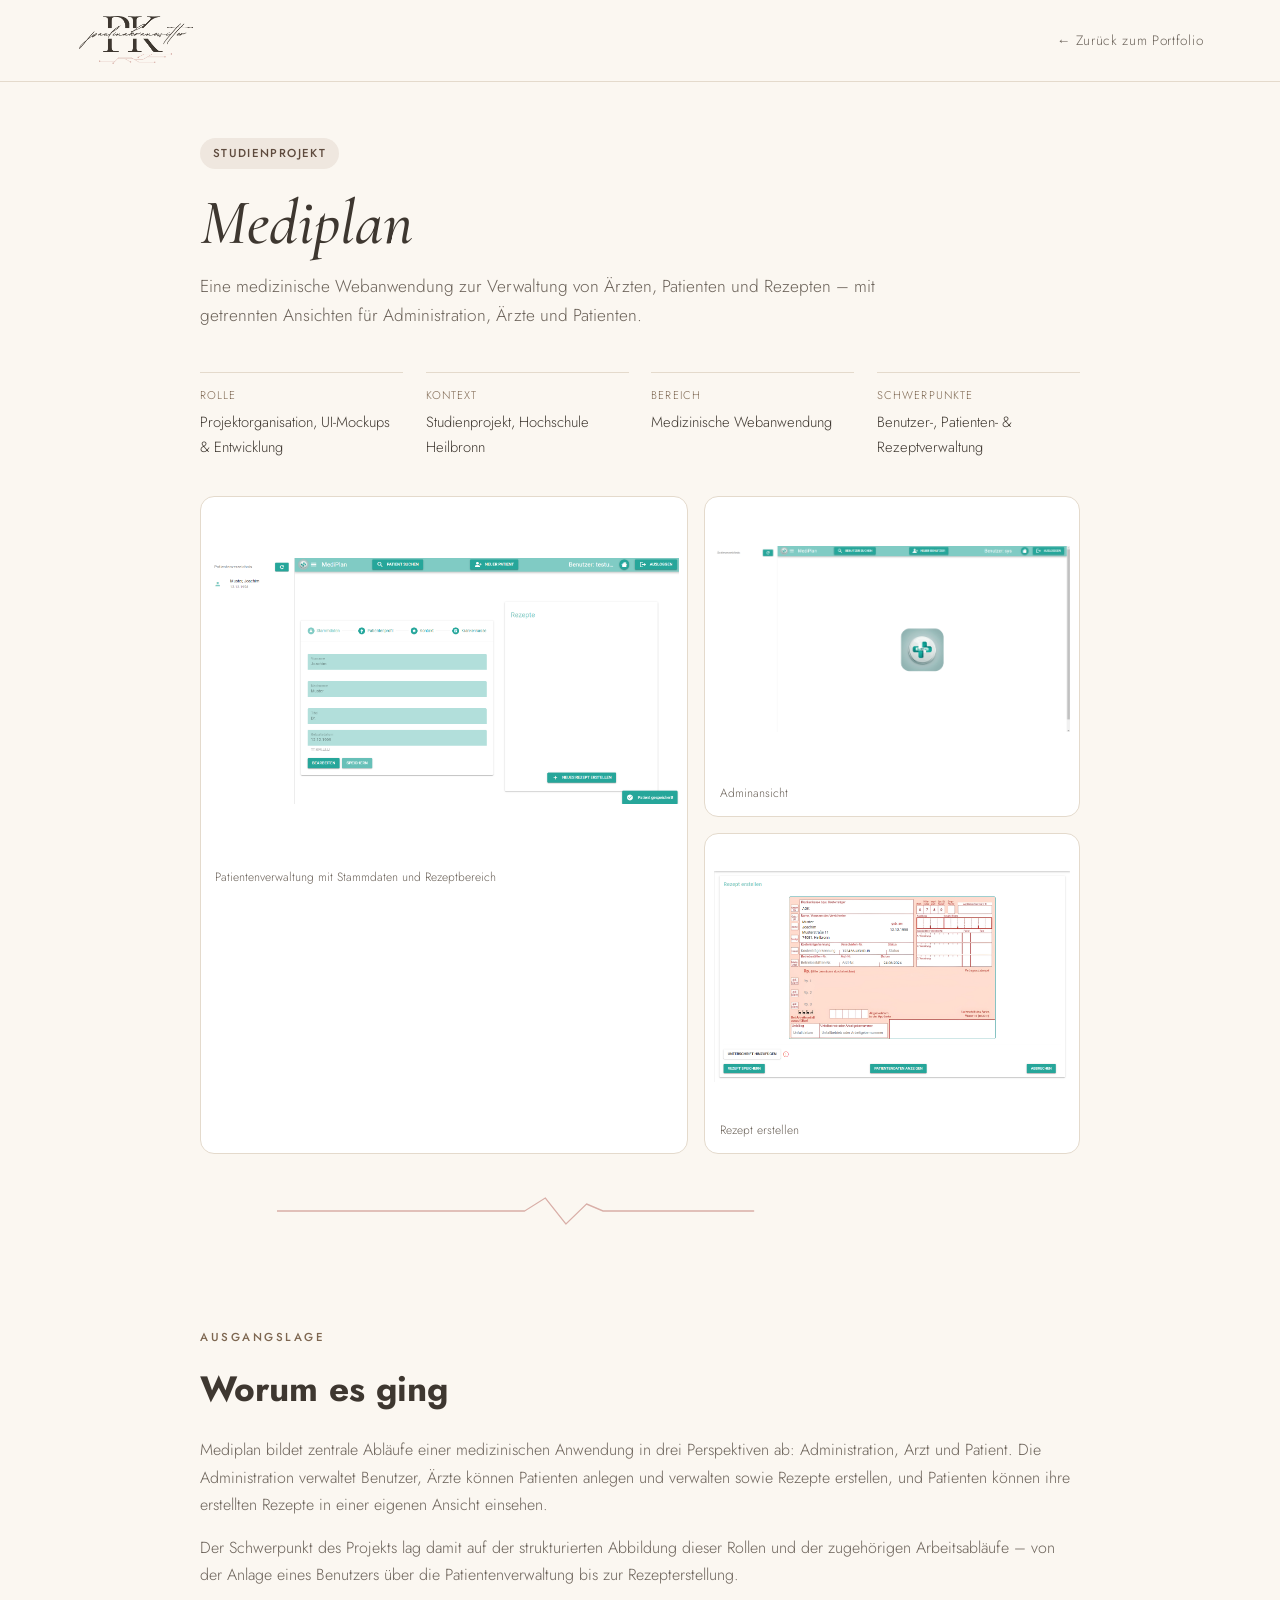
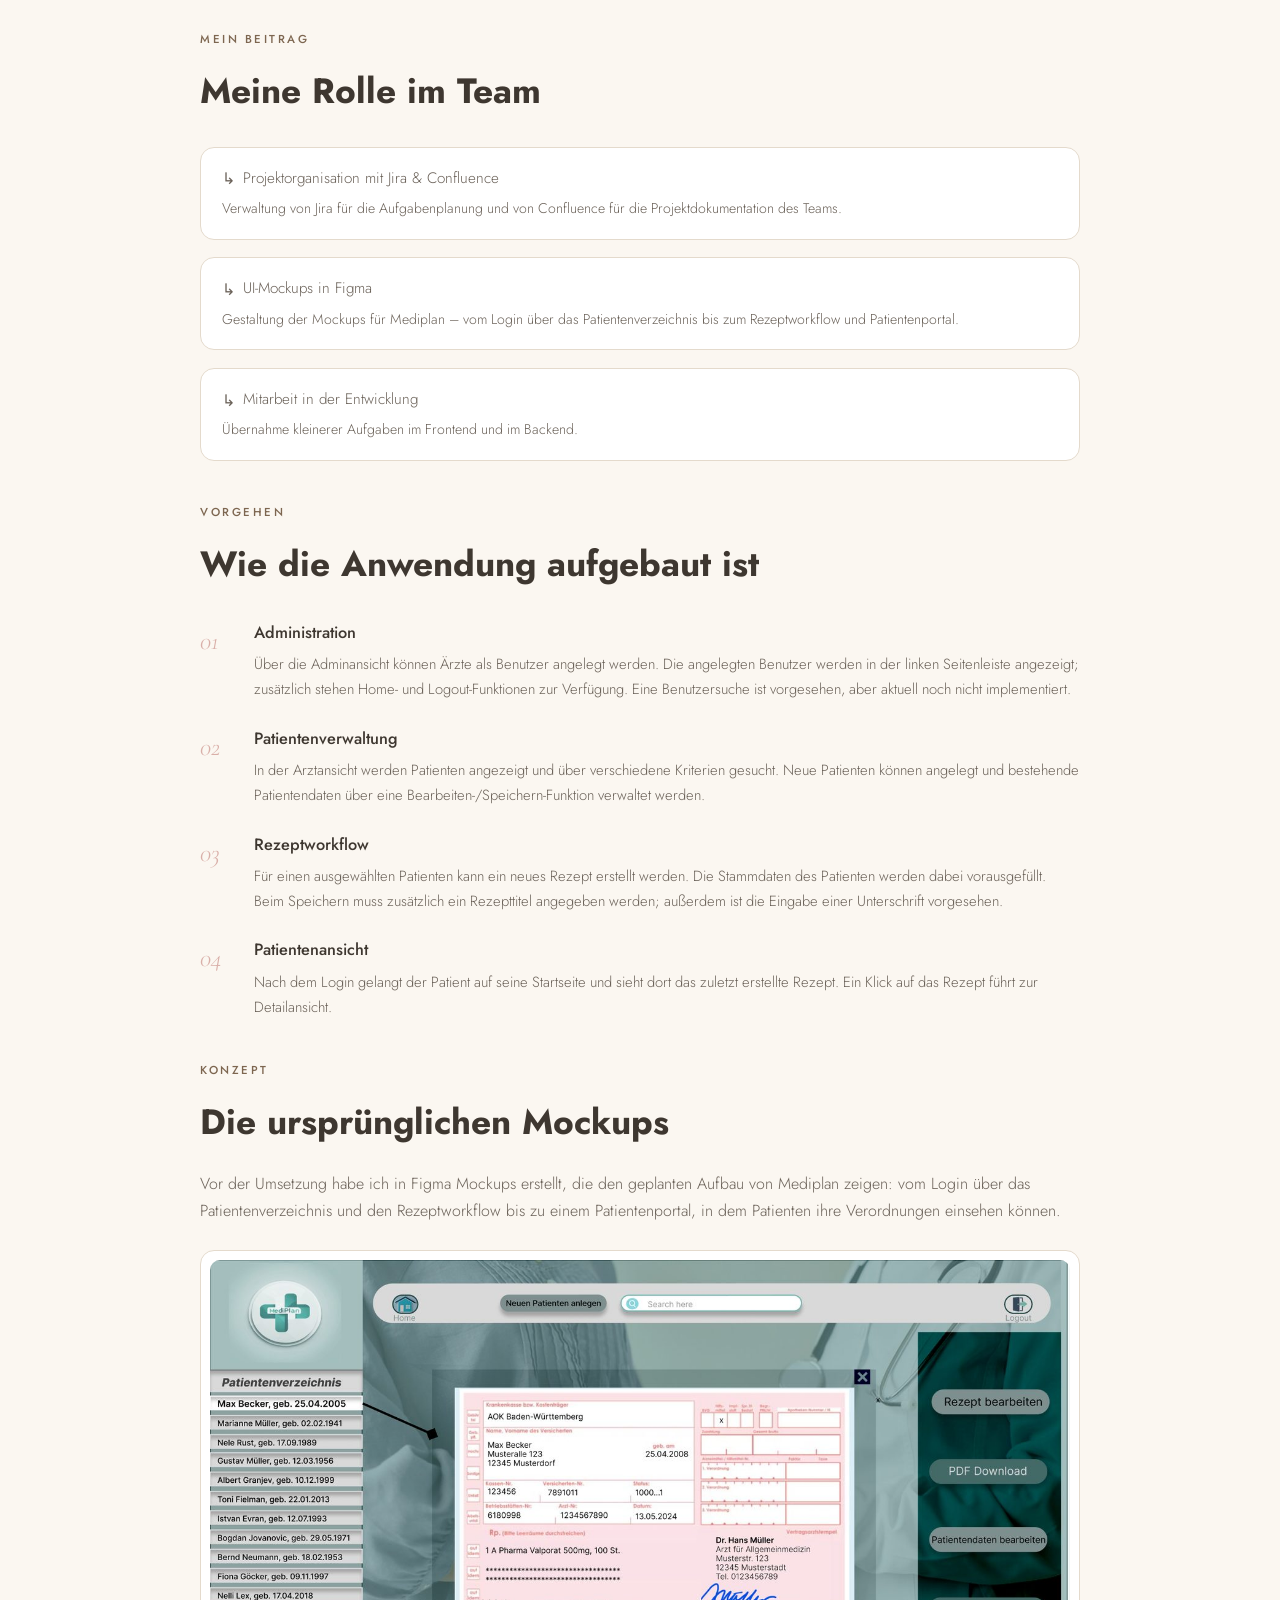
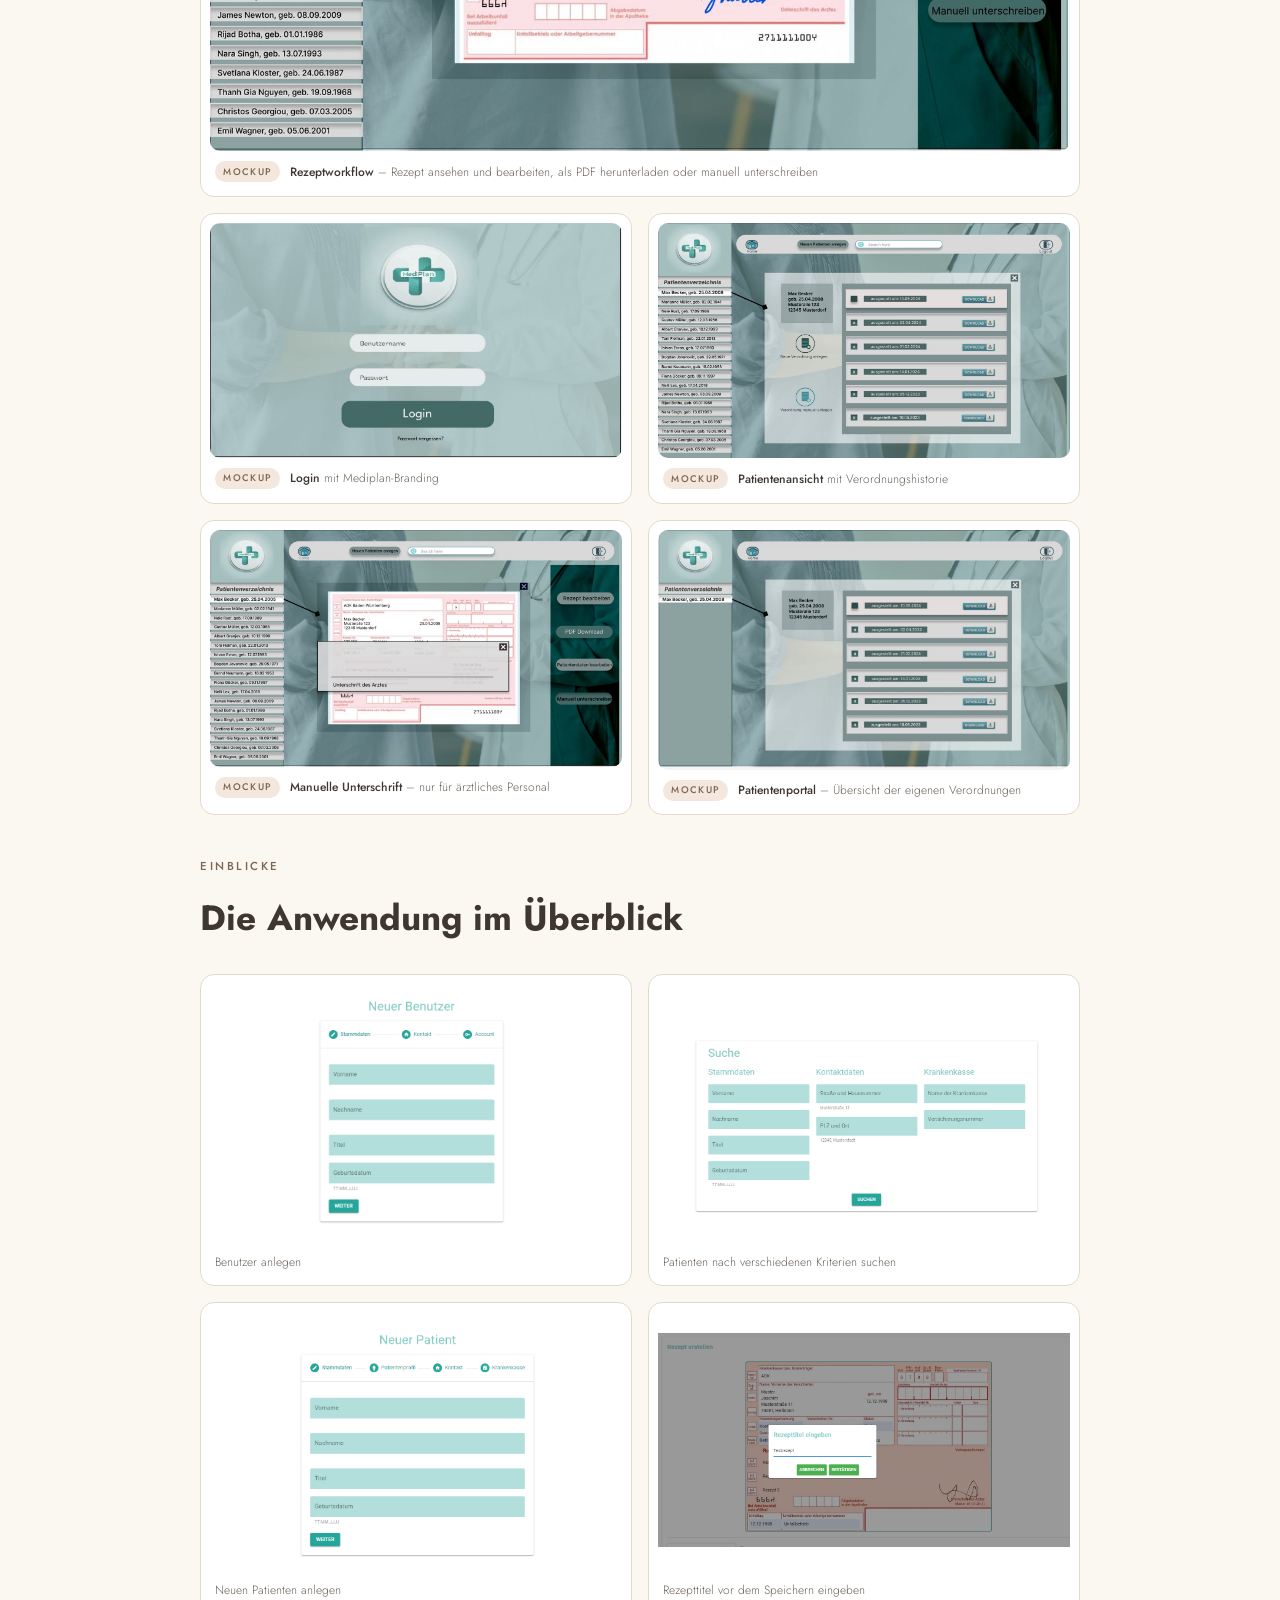
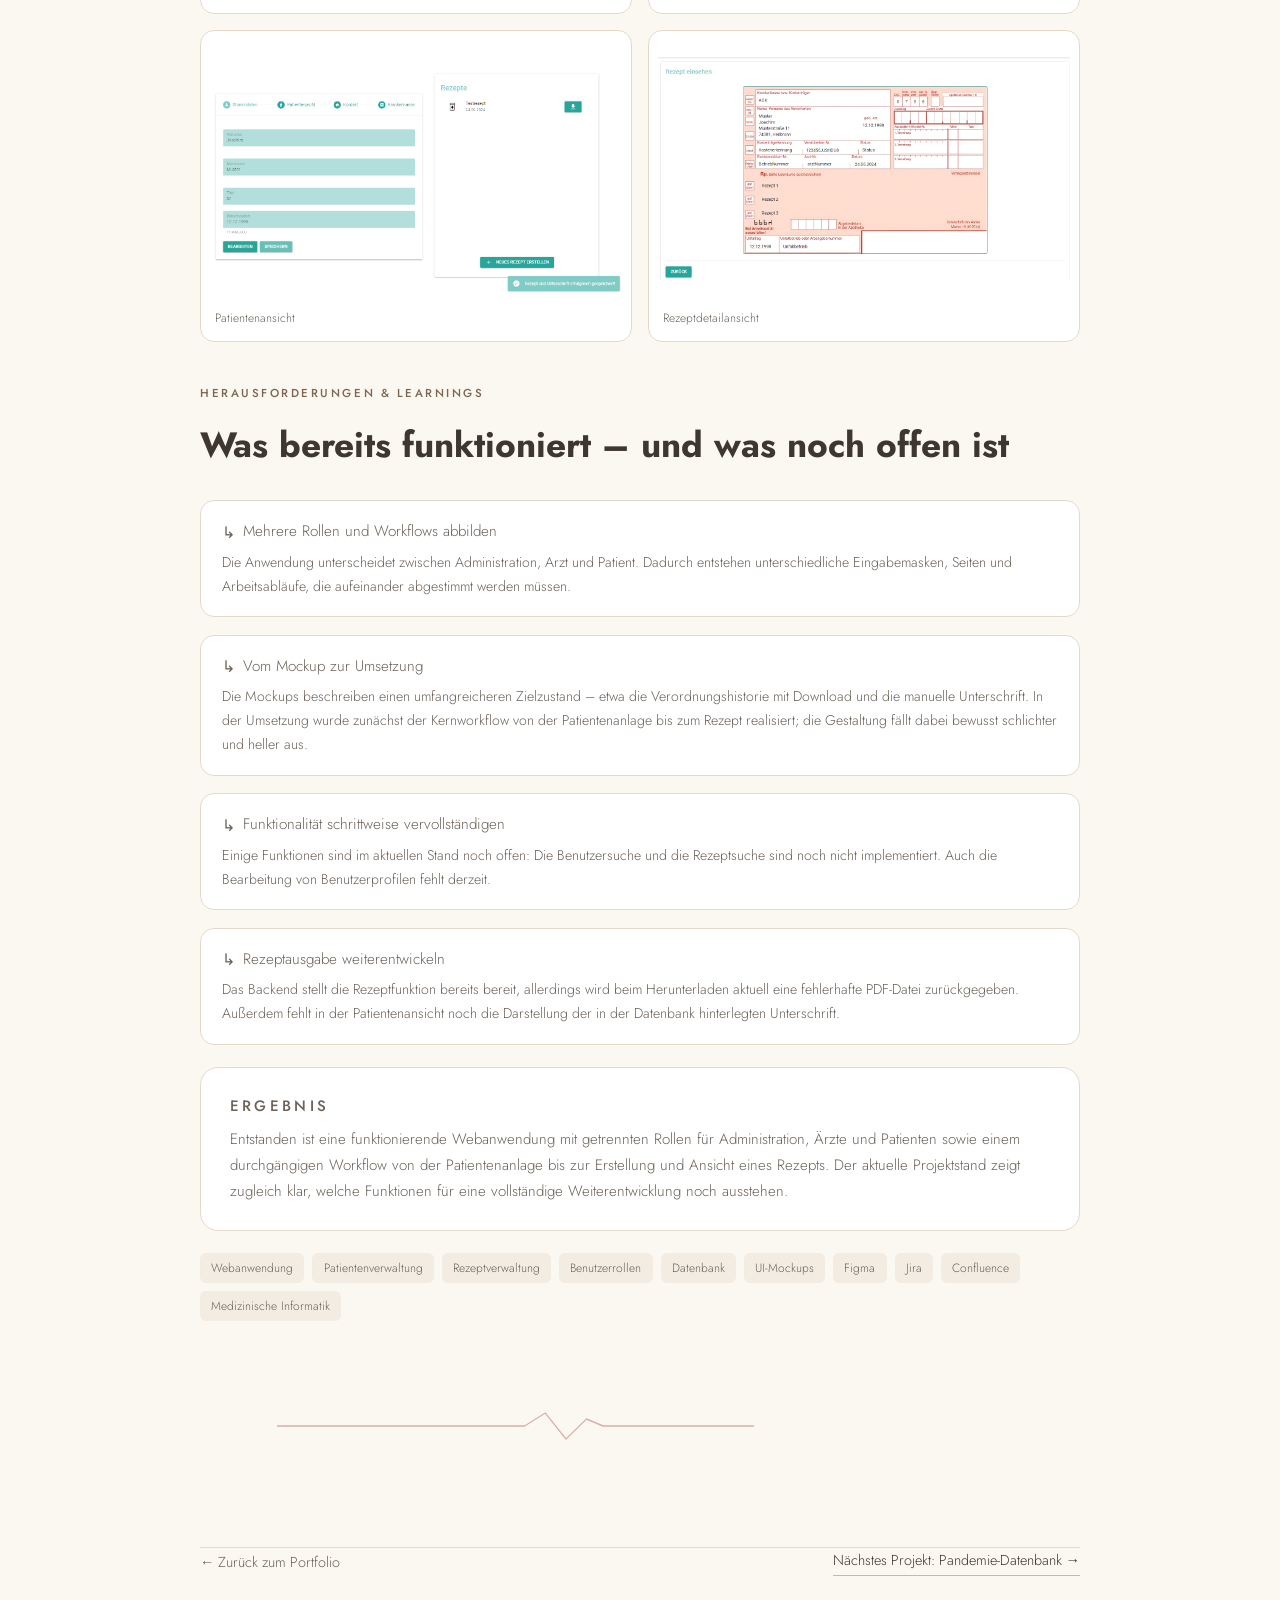
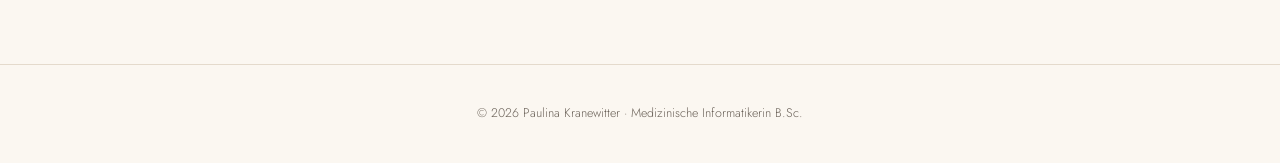
==== mediplan.html @ 4537a6fa "Add files via upload" ====
<!DOCTYPE html>
<html lang="de">
<head>
<meta charset="UTF-8">
<meta name="viewport" content="width=device-width, initial-scale=1.0">
<title>Mediplan — Paulina Kranewitter</title>
<link rel="preconnect" href="https://fonts.googleapis.com">
<link rel="preconnect" href="https://fonts.gstatic.com" crossorigin>
<link href="https://fonts.googleapis.com/css2?family=Cormorant+Garamond:ital,wght@0,400;0,500;1,400;1,500;1,600&family=Jost:wght@300;400;500;600&display=swap" rel="stylesheet">
<style>
:root{
  --cream:#FBF7F1; --cream-deep:#F3ECE2; --card:#FFFFFF;
  --rose:#E7C9C3; --rose-deep:#D9AFA8; --mocha:#5E4A3D; --cognac:#83563A; --berry:#8A4560;
  --taupe:#7D6650; --ink:#3E3730; --ink-soft:#6B6259; --line:#E4DACC; --radius:18px;
}
*{box-sizing:border-box}
html{scroll-behavior:smooth}
@media (prefers-reduced-motion:reduce){*{animation-duration:.001ms!important;transition-duration:.001ms!important}}
body{margin:0;background:var(--cream);color:var(--ink);font-family:'Jost',sans-serif;font-weight:300;line-height:1.7;-webkit-font-smoothing:antialiased}
.display{font-family:'Cormorant Garamond',serif;font-style:italic;font-weight:500;color:var(--ink)}
.eyebrow{font-family:'Jost',sans-serif;font-size:.72rem;letter-spacing:.22em;text-transform:uppercase;color:var(--taupe);font-weight:500}
a{color:inherit}
nav{position:sticky;top:0;z-index:50;display:flex;justify-content:space-between;align-items:center;padding:.9rem clamp(1.5rem,6vw,5rem);background:rgba(251,247,241,.86);backdrop-filter:blur(10px);border-bottom:1px solid var(--line)}
/* Logo statt PK-Badge – wie auf der Startseite */
.brand{display:block;border-radius:6px;transition:transform .25s ease}
.brand img{display:block;height:52px;width:auto}
.brand:hover{transform:translateY(-1px) scale(1.03)}
.back-link{font-size:.85rem;letter-spacing:.05em;text-decoration:none;color:var(--ink-soft);display:flex;align-items:center;gap:.4rem}
.back-link:hover{color:var(--ink)}
.back-link:focus-visible,a:focus-visible{outline:2px solid var(--berry);outline-offset:3px;border-radius:3px}
section{padding:clamp(3rem,7vw,5.5rem) clamp(1.5rem,6vw,5rem)}
.wrap{max-width:880px;margin:0 auto}
.pulse-wrap{max-width:880px;margin:0 auto;padding:0 clamp(1.5rem,6vw,5rem)}
.pulse-line{width:100%;height:34px;display:block}
.pulse-path{fill:none;stroke:var(--rose-deep);stroke-width:1.4;stroke-linecap:round;stroke-linejoin:round;stroke-dasharray:600;stroke-dashoffset:600}
.pulse-line.in-view .pulse-path{animation:draw 1.6s ease forwards}
@keyframes draw{to{stroke-dashoffset:0}}
.p-hero{padding-top:3.5rem;padding-bottom:2.5rem}
.status{display:inline-block;font-size:.72rem;letter-spacing:.12em;text-transform:uppercase;padding:.35rem .8rem;border-radius:999px;font-weight:500;margin-bottom:1.2rem}
.status.done{background:#EFE7DF;color:var(--mocha)}
.p-hero h1{font-size:clamp(2.6rem,6vw,4rem);margin:0 0 .9rem;line-height:1.08}
.p-hero .sub{color:var(--ink-soft);font-size:1.08rem;max-width:700px;margin:0}
.meta-grid{display:grid;grid-template-columns:repeat(4,1fr);gap:1.4rem;margin-top:2.6rem}
@media(max-width:700px){.meta-grid{grid-template-columns:repeat(2,1fr)}}
.meta-block{border-top:1px solid var(--line);padding-top:.8rem}
.meta-block .k{font-size:.7rem;letter-spacing:.1em;text-transform:uppercase;color:var(--taupe);margin-bottom:.35rem}
.meta-block .v{font-size:.92rem;color:var(--ink)}
h2.section-title{font-size:clamp(1.7rem,3vw,2.2rem);margin:0 0 1.1rem}
.body-text p{color:var(--ink-soft);margin:0 0 1rem}
.callout{background:var(--card);border:1px solid var(--line);border-radius:var(--radius);padding:1.6rem 1.8rem;margin-top:1.4rem}
.callout .eyebrow{margin-bottom:.5rem}
.callout p{margin:0;color:var(--ink-soft);font-size:.94rem}
.steps{display:flex;flex-direction:column;gap:1.4rem;margin-top:1.6rem}
.step{display:grid;grid-template-columns:auto 1fr;gap:1.2rem;align-items:start}
.step .n{font-family:'Cormorant Garamond',serif;font-style:italic;font-size:1.6rem;color:var(--rose-deep);width:2.2rem}
.step h4{margin:0 0 .35rem;font-size:1.02rem;font-weight:500}
.step p{margin:0;color:var(--ink-soft);font-size:.92rem}
.tag-row{display:flex;flex-wrap:wrap;gap:.5rem;margin-top:1.4rem}
.tag{font-size:.75rem;color:var(--ink-soft);background:var(--cream-deep);padding:.3rem .7rem;border-radius:6px}
.hero-shots{display:grid;grid-template-columns:1.3fr 1fr;gap:1rem;margin-top:2.2rem}
.hero-shots .shot:first-child{grid-row:span 2}
@media(max-width:700px){.hero-shots{grid-template-columns:1fr}.hero-shots .shot:first-child{grid-row:auto}}
.shot{margin:0;background:var(--card);border:1px solid var(--line);border-radius:14px;padding:.55rem;overflow:hidden}
.shot img{width:100%;display:block;aspect-ratio:4/3;object-fit:contain;background:#fff;border-radius:10px;cursor:zoom-in}
.shot figcaption{font-size:.75rem;color:var(--ink-soft);padding:.65rem .35rem .25rem}
.gallery{display:grid;grid-template-columns:repeat(2,1fr);gap:1rem;margin-top:1.6rem}
@media(max-width:700px){.gallery{grid-template-columns:1fr}}
.gallery .shot img{aspect-ratio:16/10}

/* ---------- Mockups (ursprüngliches Konzept) ---------- */
.mockups{display:grid;grid-template-columns:repeat(2,1fr);gap:1rem;margin-top:1.6rem}
.mockups .featured{grid-column:1 / -1}
@media(max-width:700px){.mockups{grid-template-columns:1fr}}
.mockups .shot img{aspect-ratio:auto;height:auto;object-fit:cover;background:var(--cream-deep)}
.mockups figcaption{display:flex;gap:.6rem;align-items:baseline}
.mockups figcaption strong{font-weight:500;color:var(--ink)}
.badge-mockup{flex-shrink:0;font-size:.6rem;letter-spacing:.14em;text-transform:uppercase;font-weight:500;color:var(--taupe);background:#F3E7DE;padding:.15rem .5rem;border-radius:999px;position:relative;top:-1px}
.mockup-note{font-size:.8rem;color:var(--ink-soft);margin:1rem 0 0;font-style:italic}

.challenge-list{display:flex;flex-direction:column;gap:1.1rem;margin-top:1.6rem}
.challenge{background:var(--card);border:1px solid var(--line);border-radius:14px;padding:1.1rem 1.3rem}
.challenge .h{font-size:.95rem;margin:0 0 .3rem;display:flex;align-items:center;gap:.5rem}
.challenge .h .ic{font-size:1rem}
.challenge p{margin:0;color:var(--ink-soft);font-size:.88rem}
.next-project{display:flex;justify-content:space-between;align-items:center;flex-wrap:wrap;gap:1rem;border-top:1px solid var(--line);margin-top:1rem}
.next-project a{text-decoration:none;font-size:.9rem}
.next-project .to-portfolio{color:var(--ink-soft)}
.next-project .to-next{color:var(--ink);border-bottom:1px solid var(--rose-deep);padding-bottom:2px}
footer{text-align:center;padding:2.4rem 1.5rem;color:var(--ink-soft);font-size:.78rem;border-top:1px solid var(--line)}

/* ---------- Lightbox: Klick auf ein Bild vergrößert es ---------- */
.lightbox{border:none;padding:0;background:transparent;max-width:min(1200px,94vw);max-height:92vh;overflow:visible}
.lightbox::backdrop{background:rgba(62,55,48,.78);backdrop-filter:blur(4px)}
.lightbox img{display:block;max-width:100%;max-height:82vh;width:auto;height:auto;margin:0 auto;border-radius:12px;background:#fff;box-shadow:0 30px 60px -20px rgba(0,0,0,.5)}
.lightbox p{color:var(--cream);text-align:center;font-size:.85rem;margin:.8rem 0 0}
.lightbox .close{position:absolute;top:-2.6rem;right:0;background:none;border:1px solid rgba(251,247,241,.5);color:var(--cream);border-radius:999px;width:2.1rem;height:2.1rem;font-size:1.1rem;line-height:1;cursor:pointer}
.lightbox .close:focus-visible{outline:2px solid var(--cream);outline-offset:2px}
</style>
</head>
<body>
<nav>
  <a class="brand" href="portfolio.html"><img src="assets/logo.png" alt="Paulina Kranewitter – zur Startseite" width="118" height="52"></a>
  <a class="back-link" href="portfolio.html#projects">← Zurück zum Portfolio</a>
</nav>

<section class="p-hero">
  <div class="wrap">
    <span class="status done">Studienprojekt</span>
    <h1 class="display">Mediplan</h1>
    <p class="sub">Eine medizinische Webanwendung zur Verwaltung von Ärzten, Patienten und Rezepten – mit getrennten Ansichten für Administration, Ärzte und Patienten.</p>

    <div class="meta-grid">
      <div class="meta-block"><div class="k">Rolle</div><div class="v">Projektorganisation, UI-Mockups &amp; Entwicklung</div></div>
      <div class="meta-block"><div class="k">Kontext</div><div class="v">Studienprojekt, Hochschule Heilbronn</div></div>
      <div class="meta-block"><div class="k">Bereich</div><div class="v">Medizinische Webanwendung</div></div>
      <div class="meta-block"><div class="k">Schwerpunkte</div><div class="v">Benutzer-, Patienten- &amp; Rezeptverwaltung</div></div>
    </div>

    <div class="hero-shots">
      <figure class="shot">
        <img src="assets/mediplan-7.png" alt="Mediplan Patientenverwaltung">
        <figcaption>Patientenverwaltung mit Stammdaten und Rezeptbereich</figcaption>
      </figure>
      <figure class="shot">
        <img src="assets/mediplan-1.png" alt="Mediplan Adminansicht">
        <figcaption>Adminansicht</figcaption>
      </figure>
      <figure class="shot">
        <img src="assets/mediplan-8.png" alt="Mediplan Rezept erstellen">
        <figcaption>Rezept erstellen</figcaption>
      </figure>
    </div>
  </div>
</section>

<div class="pulse-wrap"><svg class="pulse-line" viewBox="0 0 880 34" preserveAspectRatio="none">
  <path class="pulse-path" d="M0,17 L300,17 L325,4 L350,30 L375,10 L395,17 L880,17"/>
</svg></div>

<section>
  <div class="wrap">
    <p class="eyebrow">Ausgangslage</p>
    <h2 class="section-title">Worum es ging</h2>
    <div class="body-text">
      <p>Mediplan bildet zentrale Abläufe einer medizinischen Anwendung in drei Perspektiven ab: Administration, Arzt und Patient. Die Administration verwaltet Benutzer, Ärzte können Patienten anlegen und verwalten sowie Rezepte erstellen, und Patienten können ihre erstellten Rezepte in einer eigenen Ansicht einsehen.</p>
      <p>Der Schwerpunkt des Projekts lag damit auf der strukturierten Abbildung dieser Rollen und der zugehörigen Arbeitsabläufe – von der Anlage eines Benutzers über die Patientenverwaltung bis zur Rezept­erstellung.</p>
    </div>

    <p class="eyebrow" style="margin-top:2.6rem;">Mein Beitrag</p>
    <h2 class="section-title">Meine Rolle im Team</h2>
    <div class="challenge-list">
      <div class="challenge">
        <p class="h"><span class="ic">↳</span> Projektorganisation mit Jira &amp; Confluence</p>
        <p>Verwaltung von Jira für die Aufgabenplanung und von Confluence für die Projektdokumentation des Teams.</p>
      </div>
      <div class="challenge">
        <p class="h"><span class="ic">↳</span> UI-Mockups in Figma</p>
        <p>Gestaltung der Mockups für Mediplan – vom Login über das Patientenverzeichnis bis zum Rezeptworkflow und Patientenportal.</p>
      </div>
      <div class="challenge">
        <p class="h"><span class="ic">↳</span> Mitarbeit in der Entwicklung</p>
        <p>Übernahme kleinerer Aufgaben im Frontend und im Backend.</p>
      </div>
    </div>

    <p class="eyebrow" style="margin-top:2.6rem;">Vorgehen</p>
    <h2 class="section-title">Wie die Anwendung aufgebaut ist</h2>
    <div class="steps">
      <div class="step">
        <span class="n">01</span>
        <div><h4>Administration</h4><p>Über die Adminansicht können Ärzte als Benutzer angelegt werden. Die angelegten Benutzer werden in der linken Seitenleiste angezeigt; zusätzlich stehen Home- und Logout-Funktionen zur Verfügung. Eine Benutzersuche ist vorgesehen, aber aktuell noch nicht implementiert.</p></div>
      </div>
      <div class="step">
        <span class="n">02</span>
        <div><h4>Patientenverwaltung</h4><p>In der Arztansicht werden Patienten angezeigt und über verschiedene Kriterien gesucht. Neue Patienten können angelegt und bestehende Patientendaten über eine Bearbeiten-/Speichern-Funktion verwaltet werden.</p></div>
      </div>
      <div class="step">
        <span class="n">03</span>
        <div><h4>Rezeptworkflow</h4><p>Für einen ausgewählten Patienten kann ein neues Rezept erstellt werden. Die Stammdaten des Patienten werden dabei vorausgefüllt. Beim Speichern muss zusätzlich ein Rezepttitel angegeben werden; außerdem ist die Eingabe einer Unterschrift vorgesehen.</p></div>
      </div>
      <div class="step">
        <span class="n">04</span>
        <div><h4>Patientenansicht</h4><p>Nach dem Login gelangt der Patient auf seine Startseite und sieht dort das zuletzt erstellte Rezept. Ein Klick auf das Rezept führt zur Detailansicht.</p></div>
      </div>
    </div>

    <!-- NEU: Ursprüngliche Mockups -->
    <p class="eyebrow" style="margin-top:2.6rem;">Konzept</p>
    <h2 class="section-title">Die ursprünglichen Mockups</h2>
    <div class="body-text">
      <p>Vor der Umsetzung habe ich in Figma Mockups erstellt, die den geplanten Aufbau von Mediplan zeigen: vom Login über das Patientenverzeichnis und den Rezeptworkflow bis zu einem Patientenportal, in dem Patienten ihre Verordnungen einsehen können.</p>
    </div>
    <div class="mockups">
      <figure class="shot featured">
        <img src="assets/mediplan-mockup-rezept.jpg" alt="Mockup: Rezeptansicht mit Seitenleiste für Rezept bearbeiten, PDF-Download, Patientendaten bearbeiten und manuelle Unterschrift" loading="lazy">
        <figcaption><span class="badge-mockup">Mockup</span><span><strong>Rezeptworkflow</strong> – Rezept ansehen und bearbeiten, als PDF herunterladen oder manuell unterschreiben</span></figcaption>
      </figure>
      <figure class="shot">
        <img src="assets/mediplan-mockup-login.jpg" alt="Mockup: Login-Seite mit Mediplan-Logo" loading="lazy">
        <figcaption><span class="badge-mockup">Mockup</span><span><strong>Login</strong> mit Mediplan-Branding</span></figcaption>
      </figure>
      <figure class="shot">
        <img src="assets/mediplan-mockup-patientenansicht.jpg" alt="Mockup: Patientenansicht mit Stammdaten und Liste ausgestellter Verordnungen" loading="lazy">
        <figcaption><span class="badge-mockup">Mockup</span><span><strong>Patientenansicht</strong> mit Verordnungshistorie</span></figcaption>
      </figure>
      <figure class="shot">
        <img src="assets/mediplan-mockup-unterschrift.jpg" alt="Mockup: Dialog zur manuellen Unterschrift auf dem Rezept" loading="lazy">
        <figcaption><span class="badge-mockup">Mockup</span><span><strong>Manuelle Unterschrift</strong> – nur für ärztliches Personal</span></figcaption>
      </figure>
      <figure class="shot">
        <img src="assets/mediplan-mockup-portal.jpg" alt="Mockup: Patientenportal mit Übersicht der eigenen Verordnungen" loading="lazy">
        <figcaption><span class="badge-mockup">Mockup</span><span><strong>Patientenportal</strong> – Übersicht der eigenen Verordnungen</span></figcaption>
      </figure>
    </div>

    <p class="eyebrow" style="margin-top:2.6rem;">Einblicke</p>
    <h2 class="section-title">Die Anwendung im Überblick</h2>
    <div class="gallery">
      <figure class="shot"><img src="assets/mediplan-2.png" alt="Maske zum Anlegen eines Benutzers"><figcaption>Benutzer anlegen</figcaption></figure>
      <figure class="shot"><img src="assets/mediplan-5.png" alt="Patientensuche"><figcaption>Patienten nach verschiedenen Kriterien suchen</figcaption></figure>
      <figure class="shot"><img src="assets/mediplan-6.png" alt="Maske zum Anlegen eines Patienten"><figcaption>Neuen Patienten anlegen</figcaption></figure>
      <figure class="shot"><img src="assets/mediplan-9.png" alt="Dialog zur Eingabe des Rezepttitels"><figcaption>Rezepttitel vor dem Speichern eingeben</figcaption></figure>
      <figure class="shot"><img src="assets/mediplan-10.png" alt="Patientenansicht mit Rezept"><figcaption>Patientenansicht</figcaption></figure>
      <figure class="shot"><img src="assets/mediplan-12.png" alt="Ansicht eines Rezepts"><figcaption>Rezeptdetailansicht</figcaption></figure>
    </div>

    <p class="eyebrow" style="margin-top:2.6rem;">Herausforderungen &amp; Learnings</p>
    <h2 class="section-title">Was bereits funktioniert – und was noch offen ist</h2>
    <div class="challenge-list">
      <div class="challenge">
        <p class="h"><span class="ic">↳</span> Mehrere Rollen und Workflows abbilden</p>
        <p>Die Anwendung unterscheidet zwischen Administration, Arzt und Patient. Dadurch entstehen unterschiedliche Eingabemasken, Seiten und Arbeitsabläufe, die aufeinander abgestimmt werden müssen.</p>
      </div>
      <div class="challenge">
        <p class="h"><span class="ic">↳</span> Vom Mockup zur Umsetzung</p>
        <p>Die Mockups beschreiben einen umfangreicheren Zielzustand – etwa die Verordnungshistorie mit Download und die manuelle Unterschrift. In der Umsetzung wurde zunächst der Kernworkflow von der Patientenanlage bis zum Rezept realisiert; die Gestaltung fällt dabei bewusst schlichter und heller aus.</p>
      </div>
      <div class="challenge">
        <p class="h"><span class="ic">↳</span> Funktionalität schrittweise vervollständigen</p>
        <p>Einige Funktionen sind im aktuellen Stand noch offen: Die Benutzersuche und die Rezeptsuche sind noch nicht implementiert. Auch die Bearbeitung von Benutzerprofilen fehlt derzeit.</p>
      </div>
      <div class="challenge">
        <p class="h"><span class="ic">↳</span> Rezeptausgabe weiterentwickeln</p>
        <p>Das Backend stellt die Rezeptfunktion bereits bereit, allerdings wird beim Herunterladen aktuell eine fehlerhafte PDF-Datei zurückgegeben. Außerdem fehlt in der Patientenansicht noch die Darstellung der in der Datenbank hinterlegten Unterschrift.</p>
      </div>
    </div>

    <div class="callout">
      <p class="eyebrow">Ergebnis</p>
      <p>Entstanden ist eine funktionierende Webanwendung mit getrennten Rollen für Administration, Ärzte und Patienten sowie einem durchgängigen Workflow von der Patientenanlage bis zur Erstellung und Ansicht eines Rezepts. Der aktuelle Projektstand zeigt zugleich klar, welche Funktionen für eine vollständige Weiterentwicklung noch ausstehen.</p>
    </div>

    <div class="tag-row">
      <span class="tag">Webanwendung</span>
      <span class="tag">Patientenverwaltung</span>
      <span class="tag">Rezeptverwaltung</span>
      <span class="tag">Benutzerrollen</span>
      <span class="tag">Datenbank</span>
      <span class="tag">UI-Mockups</span>
      <span class="tag">Figma</span>
      <span class="tag">Jira</span>
      <span class="tag">Confluence</span>
      <span class="tag">Medizinische Informatik</span>
    </div>
  </div>
</section>

<div class="pulse-wrap"><svg class="pulse-line" viewBox="0 0 880 34" preserveAspectRatio="none">
  <path class="pulse-path" d="M0,17 L300,17 L325,4 L350,30 L375,10 L395,17 L880,17"/>
</svg></div>

<section>
  <div class="wrap next-project">
    <a class="to-portfolio" href="portfolio.html#projects">← Zurück zum Portfolio</a>
    <a class="to-next" href="bachelorarbeit.html">Nächstes Projekt: Pandemie-Datenbank →</a>
  </div>
</section>

<footer>© 2026 Paulina Kranewitter · Medizinische Informatikerin B.Sc.</footer>

<dialog class="lightbox" aria-label="Vergrößerte Ansicht">
  <button class="close" type="button" aria-label="Schließen">×</button>
  <img src="" alt="">
  <p></p>
</dialog>

<script>
const pulses=document.querySelectorAll('.pulse-line');
const io=new IntersectionObserver((entries)=>{
  entries.forEach(e=>{if(e.isIntersecting)e.target.classList.add('in-view');});
},{threshold:.4});
pulses.forEach(p=>io.observe(p));

// Lightbox für alle Screenshots und Mockups
const lb=document.querySelector('.lightbox');
if(lb && typeof lb.showModal==='function'){
  const lbImg=lb.querySelector('img'), lbCap=lb.querySelector('p');
  const open=(img)=>{
    lbImg.src=img.currentSrc||img.src; lbImg.alt=img.alt;
    const cap=img.closest('figure')?.querySelector('figcaption');
    const capText=cap?(cap.querySelector('span:not(.badge-mockup)')||cap):null;
    lbCap.textContent=capText?capText.textContent.trim():'';
    lb.showModal();
  };
  document.querySelectorAll('.shot img').forEach(img=>{
    img.tabIndex=0; img.setAttribute('role','button');
    img.addEventListener('click',()=>open(img));
    img.addEventListener('keydown',e=>{if(e.key==='Enter'||e.key===' '){e.preventDefault();open(img);}});
  });
  lb.querySelector('.close').addEventListener('click',()=>lb.close());
  lb.addEventListener('click',e=>{if(e.target===lb)lb.close();});
}
</script>
</body>
</html>
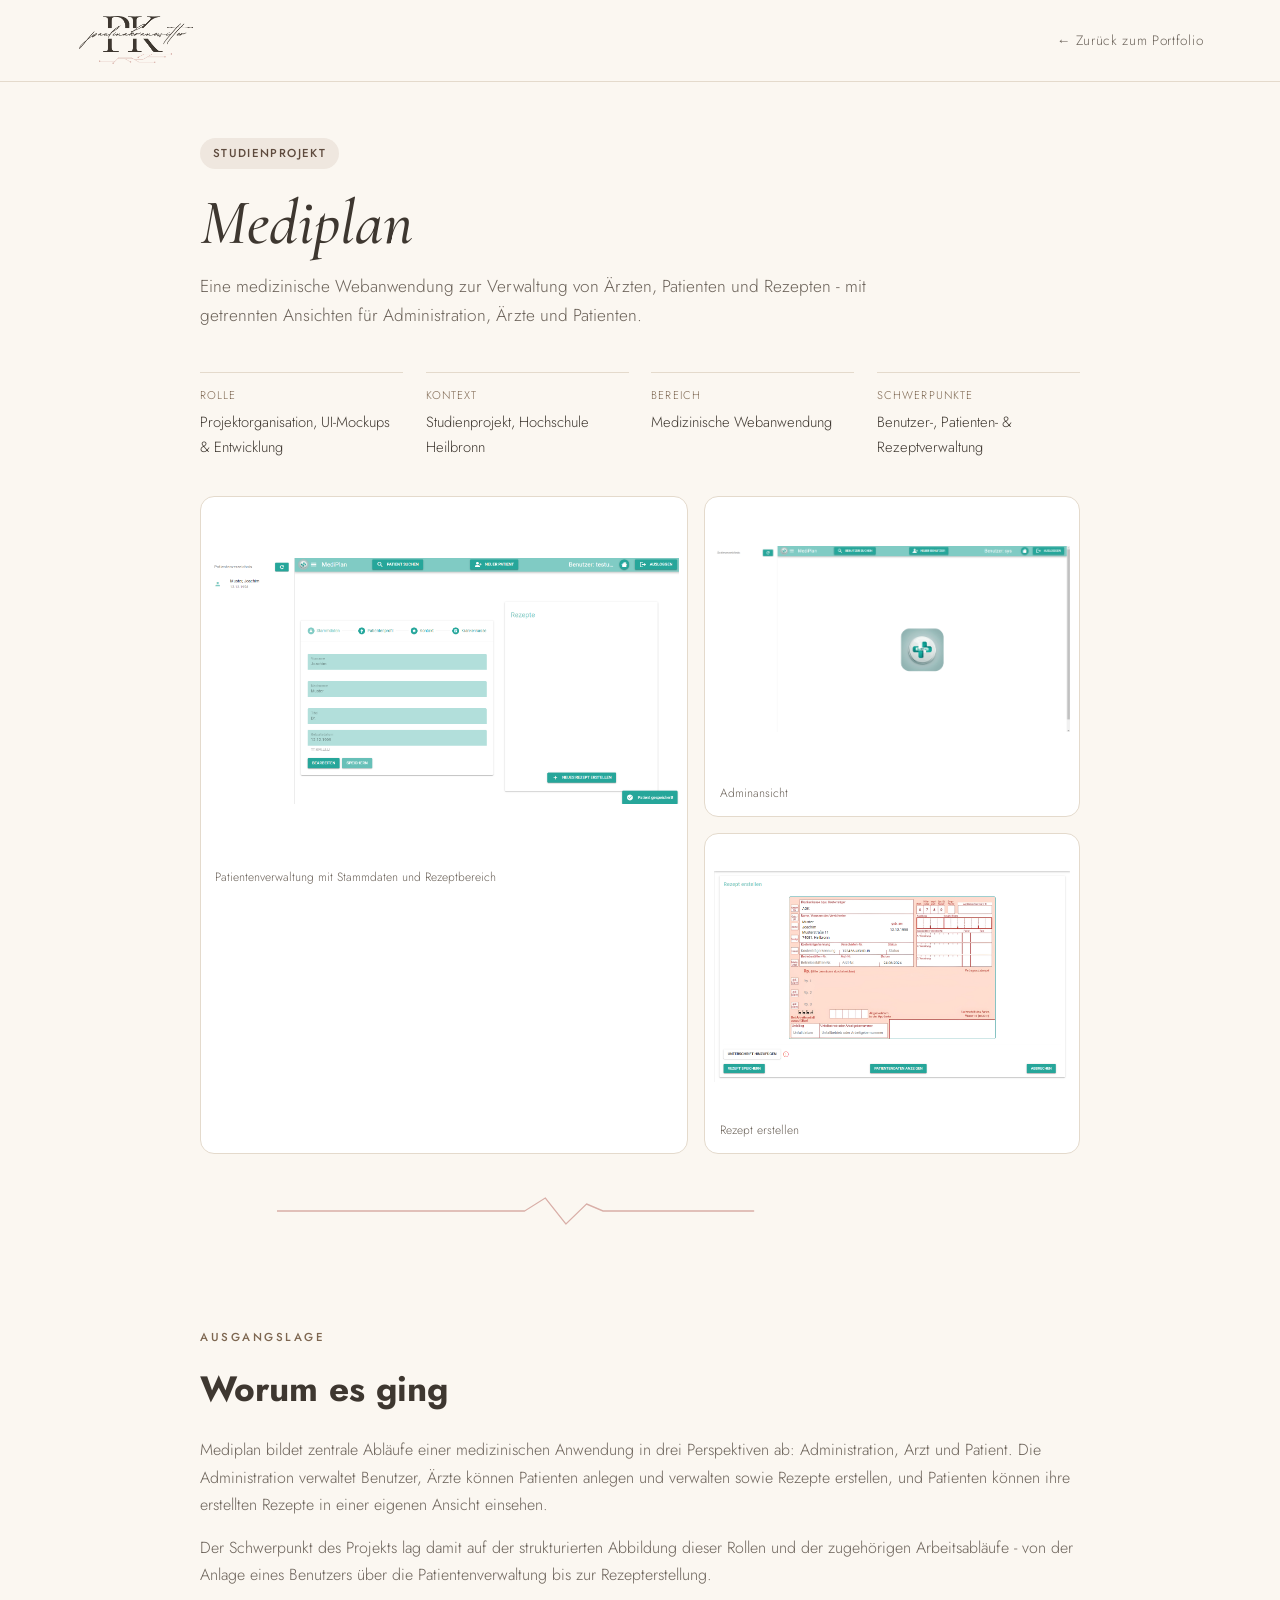
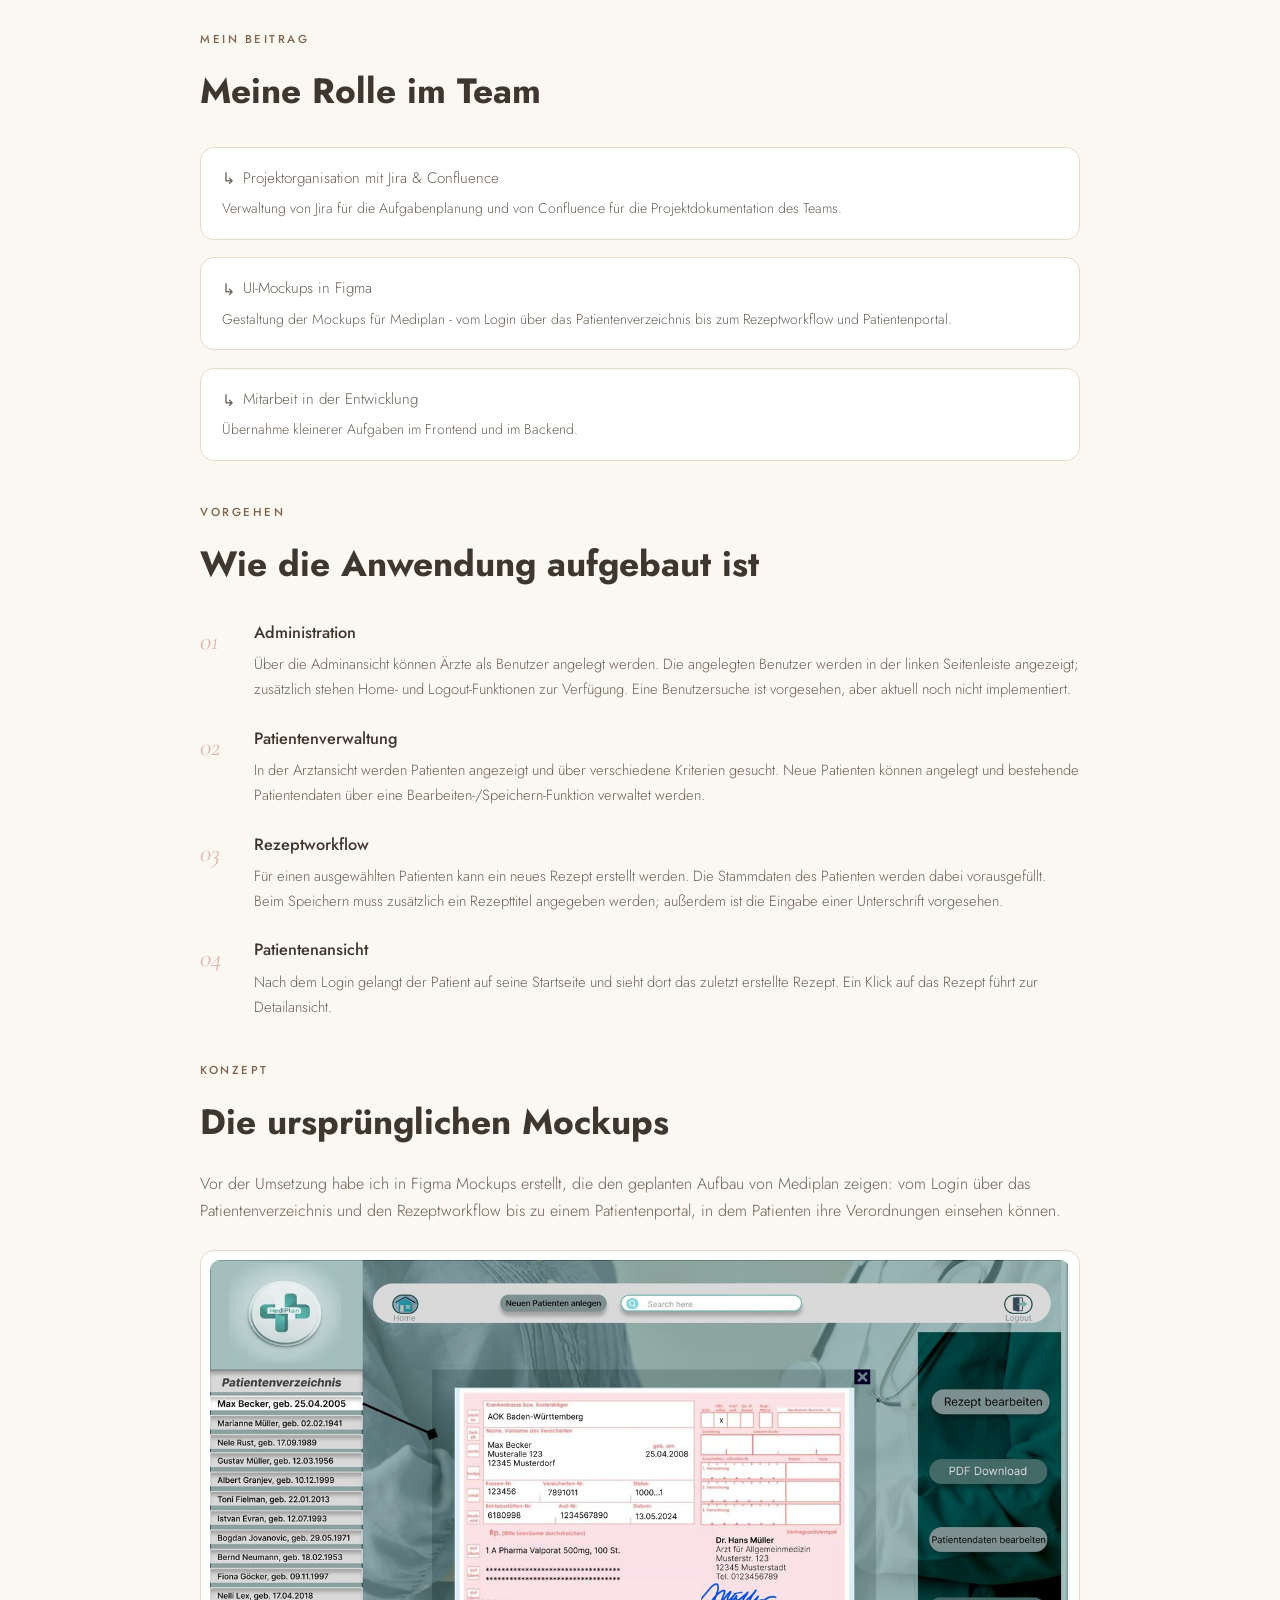
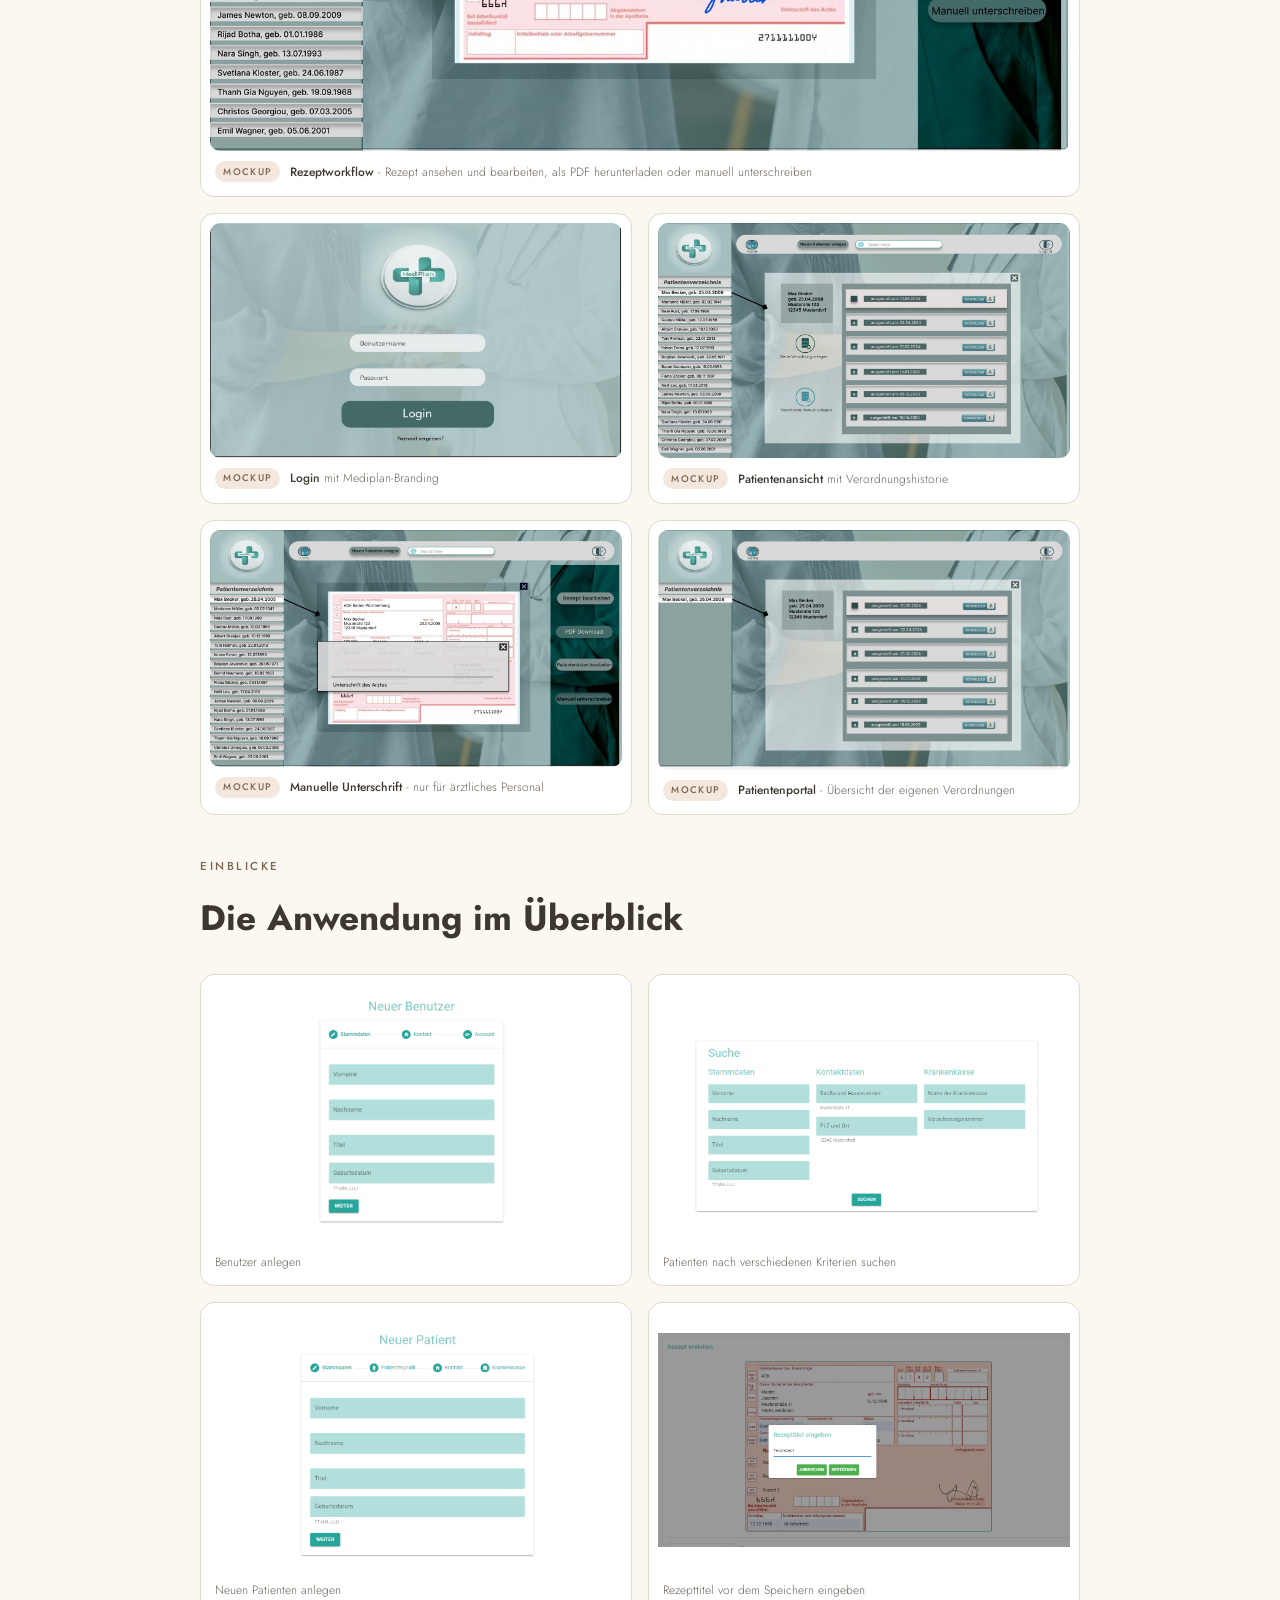
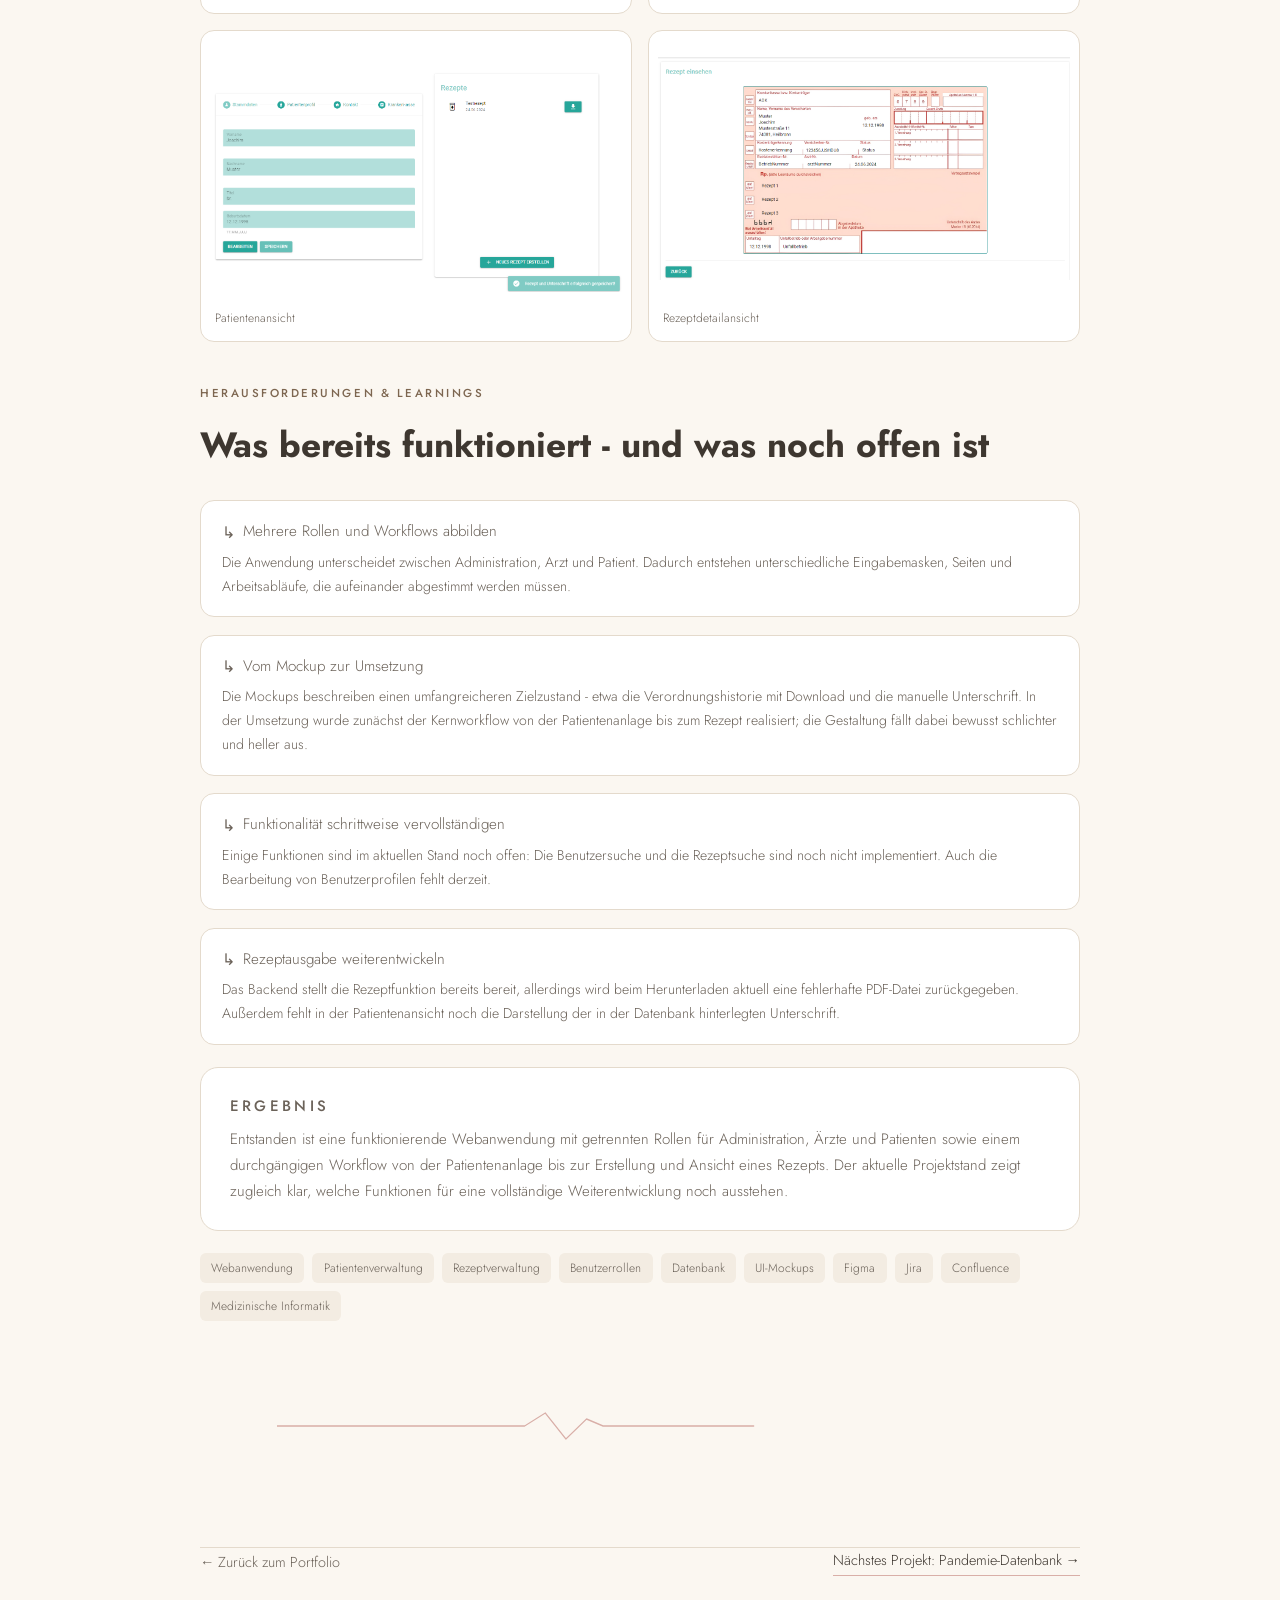
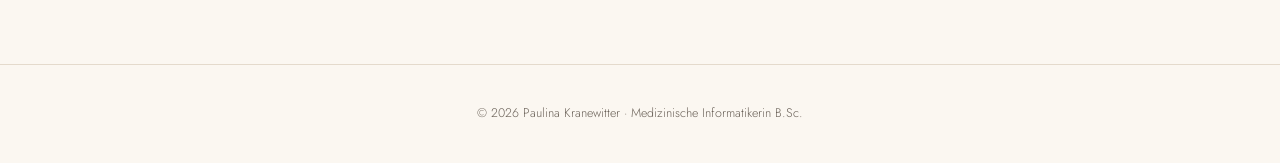
==== commit 2efc30a9: "Update mediplan.html" ====
--- a/mediplan.html
+++ b/mediplan.html
@@ -99,7 +99,7 @@
 </head>
 <body>
 <nav>
-  <a class="brand" href="portfolio.html"><img src="assets/logo.png" alt="Paulina Kranewitter – zur Startseite" width="118" height="52"></a>
+  <a class="brand" href="portfolio.html"><img src="assets/logo.png" alt="Paulina Kranewitter - zur Startseite" width="118" height="52"></a>
   <a class="back-link" href="portfolio.html#projects">← Zurück zum Portfolio</a>
 </nav>
 
@@ -107,7 +107,7 @@
   <div class="wrap">
     <span class="status done">Studienprojekt</span>
     <h1 class="display">Mediplan</h1>
-    <p class="sub">Eine medizinische Webanwendung zur Verwaltung von Ärzten, Patienten und Rezepten – mit getrennten Ansichten für Administration, Ärzte und Patienten.</p>
+    <p class="sub">Eine medizinische Webanwendung zur Verwaltung von Ärzten, Patienten und Rezepten - mit getrennten Ansichten für Administration, Ärzte und Patienten.</p>
 
     <div class="meta-grid">
       <div class="meta-block"><div class="k">Rolle</div><div class="v">Projektorganisation, UI-Mockups &amp; Entwicklung</div></div>
@@ -143,7 +143,7 @@
     <h2 class="section-title">Worum es ging</h2>
     <div class="body-text">
       <p>Mediplan bildet zentrale Abläufe einer medizinischen Anwendung in drei Perspektiven ab: Administration, Arzt und Patient. Die Administration verwaltet Benutzer, Ärzte können Patienten anlegen und verwalten sowie Rezepte erstellen, und Patienten können ihre erstellten Rezepte in einer eigenen Ansicht einsehen.</p>
-      <p>Der Schwerpunkt des Projekts lag damit auf der strukturierten Abbildung dieser Rollen und der zugehörigen Arbeitsabläufe – von der Anlage eines Benutzers über die Patientenverwaltung bis zur Rezept­erstellung.</p>
+      <p>Der Schwerpunkt des Projekts lag damit auf der strukturierten Abbildung dieser Rollen und der zugehörigen Arbeitsabläufe - von der Anlage eines Benutzers über die Patientenverwaltung bis zur Rezept­erstellung.</p>
     </div>
 
     <p class="eyebrow" style="margin-top:2.6rem;">Mein Beitrag</p>
@@ -155,7 +155,7 @@
       </div>
       <div class="challenge">
         <p class="h"><span class="ic">↳</span> UI-Mockups in Figma</p>
-        <p>Gestaltung der Mockups für Mediplan – vom Login über das Patientenverzeichnis bis zum Rezeptworkflow und Patientenportal.</p>
+        <p>Gestaltung der Mockups für Mediplan - vom Login über das Patientenverzeichnis bis zum Rezeptworkflow und Patientenportal.</p>
       </div>
       <div class="challenge">
         <p class="h"><span class="ic">↳</span> Mitarbeit in der Entwicklung</p>
@@ -184,7 +184,6 @@
       </div>
     </div>
 
-    <!-- NEU: Ursprüngliche Mockups -->
     <p class="eyebrow" style="margin-top:2.6rem;">Konzept</p>
     <h2 class="section-title">Die ursprünglichen Mockups</h2>
     <div class="body-text">
@@ -193,7 +192,7 @@
     <div class="mockups">
       <figure class="shot featured">
         <img src="assets/mediplan-mockup-rezept.jpg" alt="Mockup: Rezeptansicht mit Seitenleiste für Rezept bearbeiten, PDF-Download, Patientendaten bearbeiten und manuelle Unterschrift" loading="lazy">
-        <figcaption><span class="badge-mockup">Mockup</span><span><strong>Rezeptworkflow</strong> – Rezept ansehen und bearbeiten, als PDF herunterladen oder manuell unterschreiben</span></figcaption>
+        <figcaption><span class="badge-mockup">Mockup</span><span><strong>Rezeptworkflow</strong> - Rezept ansehen und bearbeiten, als PDF herunterladen oder manuell unterschreiben</span></figcaption>
       </figure>
       <figure class="shot">
         <img src="assets/mediplan-mockup-login.jpg" alt="Mockup: Login-Seite mit Mediplan-Logo" loading="lazy">
@@ -205,11 +204,11 @@
       </figure>
       <figure class="shot">
         <img src="assets/mediplan-mockup-unterschrift.jpg" alt="Mockup: Dialog zur manuellen Unterschrift auf dem Rezept" loading="lazy">
-        <figcaption><span class="badge-mockup">Mockup</span><span><strong>Manuelle Unterschrift</strong> – nur für ärztliches Personal</span></figcaption>
+        <figcaption><span class="badge-mockup">Mockup</span><span><strong>Manuelle Unterschrift</strong> - nur für ärztliches Personal</span></figcaption>
       </figure>
       <figure class="shot">
         <img src="assets/mediplan-mockup-portal.jpg" alt="Mockup: Patientenportal mit Übersicht der eigenen Verordnungen" loading="lazy">
-        <figcaption><span class="badge-mockup">Mockup</span><span><strong>Patientenportal</strong> – Übersicht der eigenen Verordnungen</span></figcaption>
+        <figcaption><span class="badge-mockup">Mockup</span><span><strong>Patientenportal</strong> - Übersicht der eigenen Verordnungen</span></figcaption>
       </figure>
     </div>
 
@@ -225,7 +224,7 @@
     </div>
 
     <p class="eyebrow" style="margin-top:2.6rem;">Herausforderungen &amp; Learnings</p>
-    <h2 class="section-title">Was bereits funktioniert – und was noch offen ist</h2>
+    <h2 class="section-title">Was bereits funktioniert - und was noch offen ist</h2>
     <div class="challenge-list">
       <div class="challenge">
         <p class="h"><span class="ic">↳</span> Mehrere Rollen und Workflows abbilden</p>
@@ -233,7 +232,7 @@
       </div>
       <div class="challenge">
         <p class="h"><span class="ic">↳</span> Vom Mockup zur Umsetzung</p>
-        <p>Die Mockups beschreiben einen umfangreicheren Zielzustand – etwa die Verordnungshistorie mit Download und die manuelle Unterschrift. In der Umsetzung wurde zunächst der Kernworkflow von der Patientenanlage bis zum Rezept realisiert; die Gestaltung fällt dabei bewusst schlichter und heller aus.</p>
+        <p>Die Mockups beschreiben einen umfangreicheren Zielzustand - etwa die Verordnungshistorie mit Download und die manuelle Unterschrift. In der Umsetzung wurde zunächst der Kernworkflow von der Patientenanlage bis zum Rezept realisiert; die Gestaltung fällt dabei bewusst schlichter und heller aus.</p>
       </div>
       <div class="challenge">
         <p class="h"><span class="ic">↳</span> Funktionalität schrittweise vervollständigen</p>
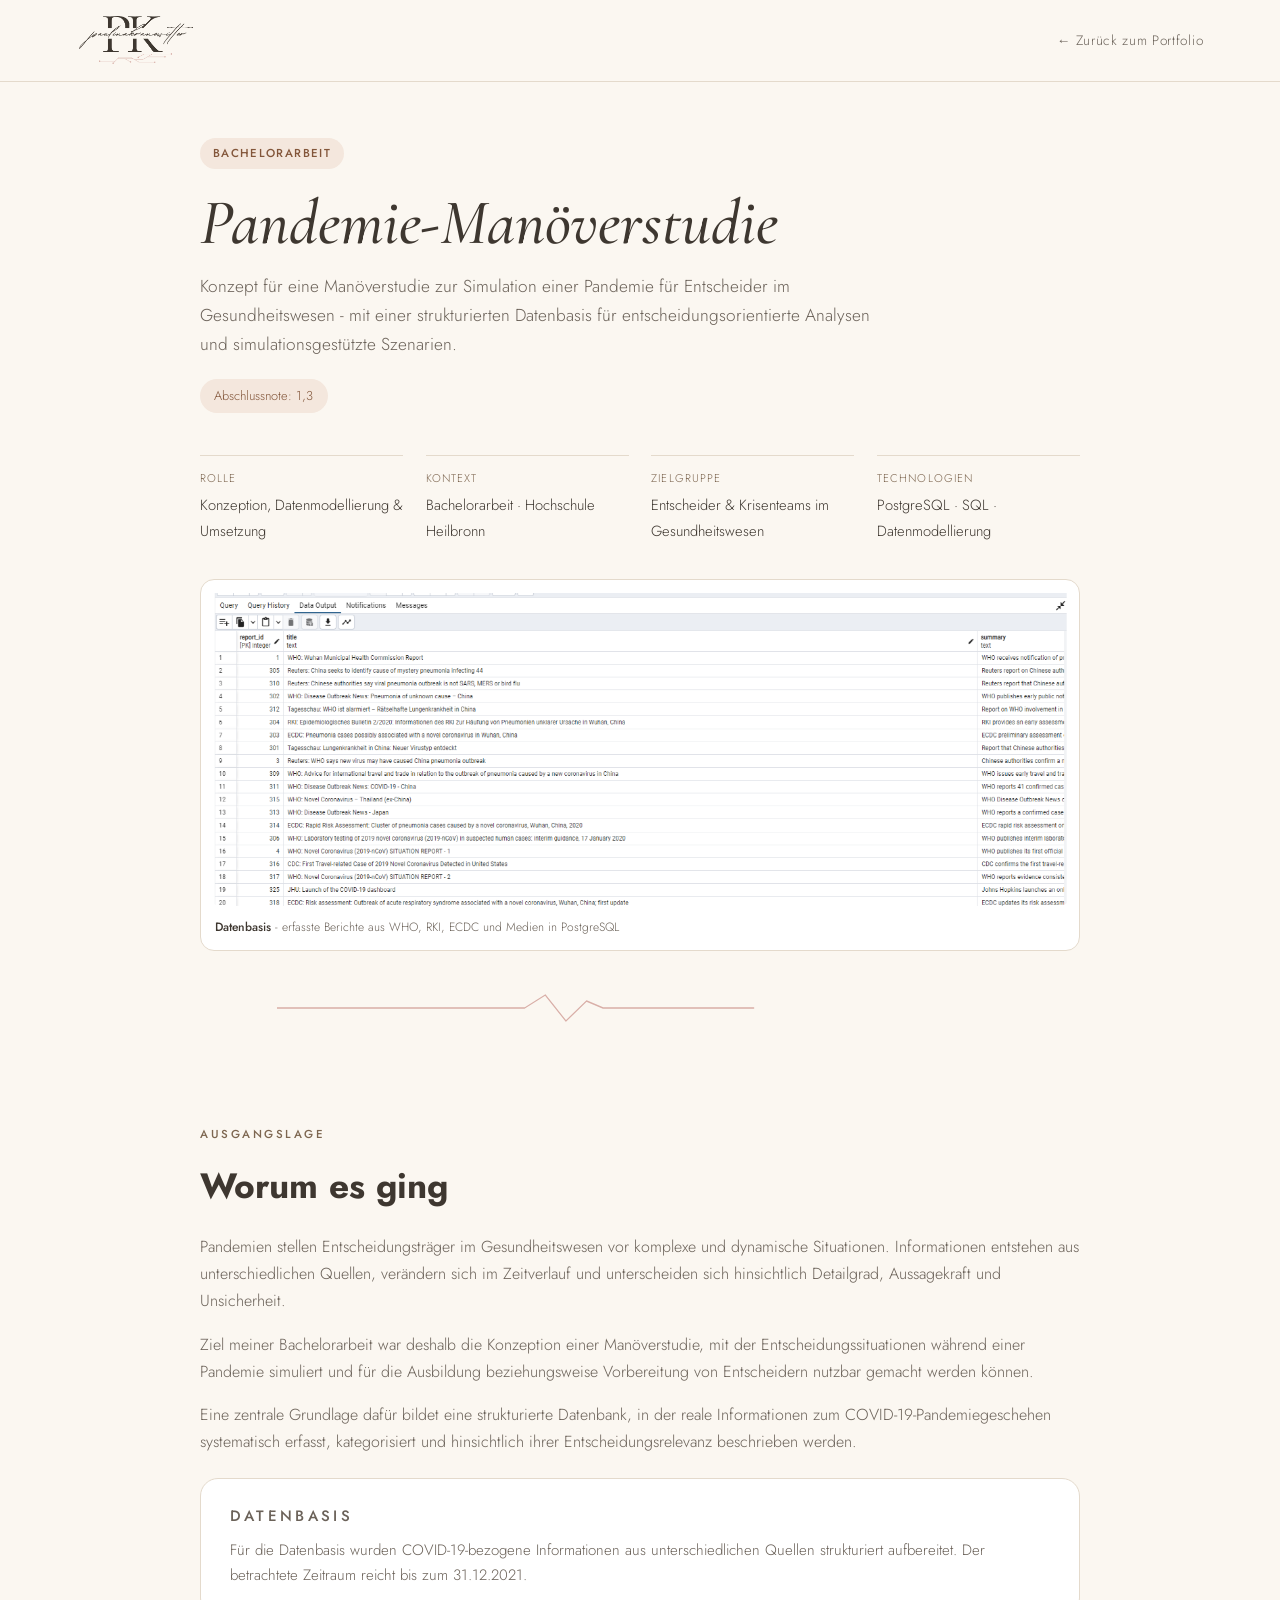
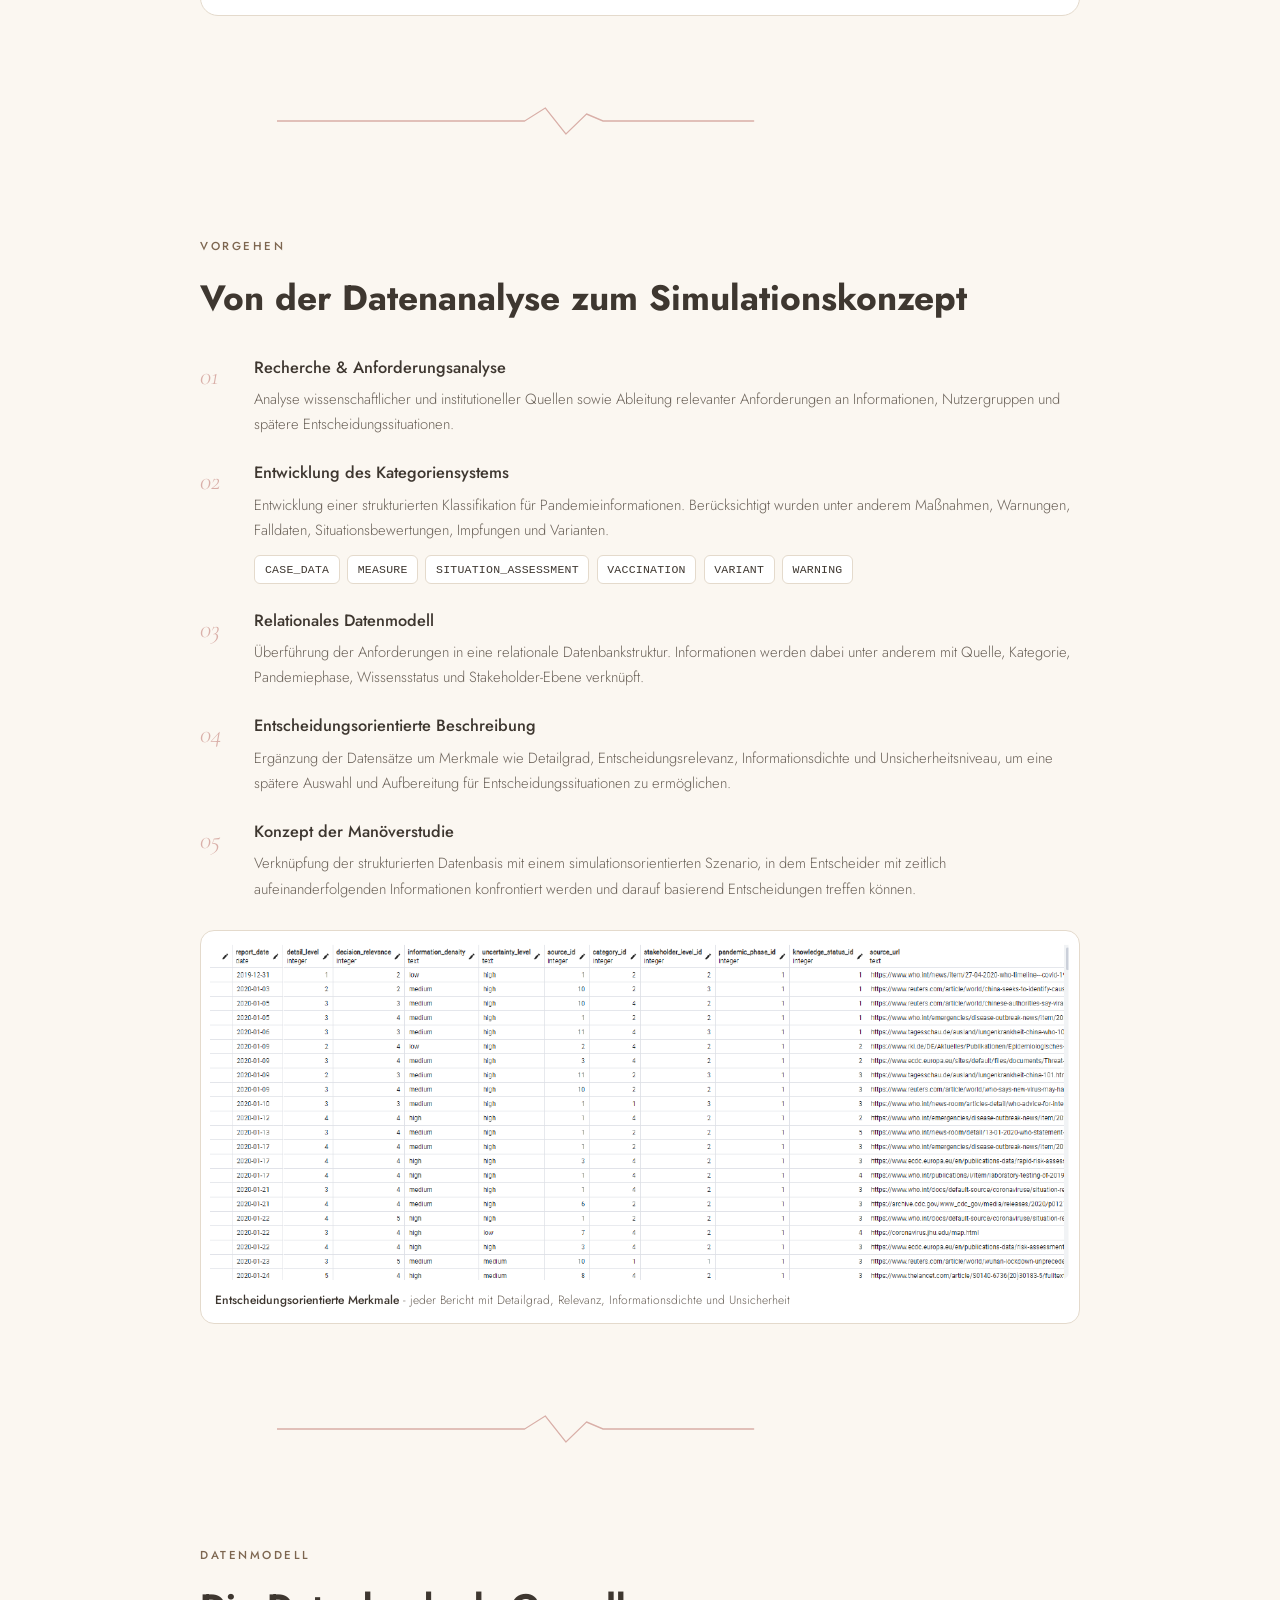
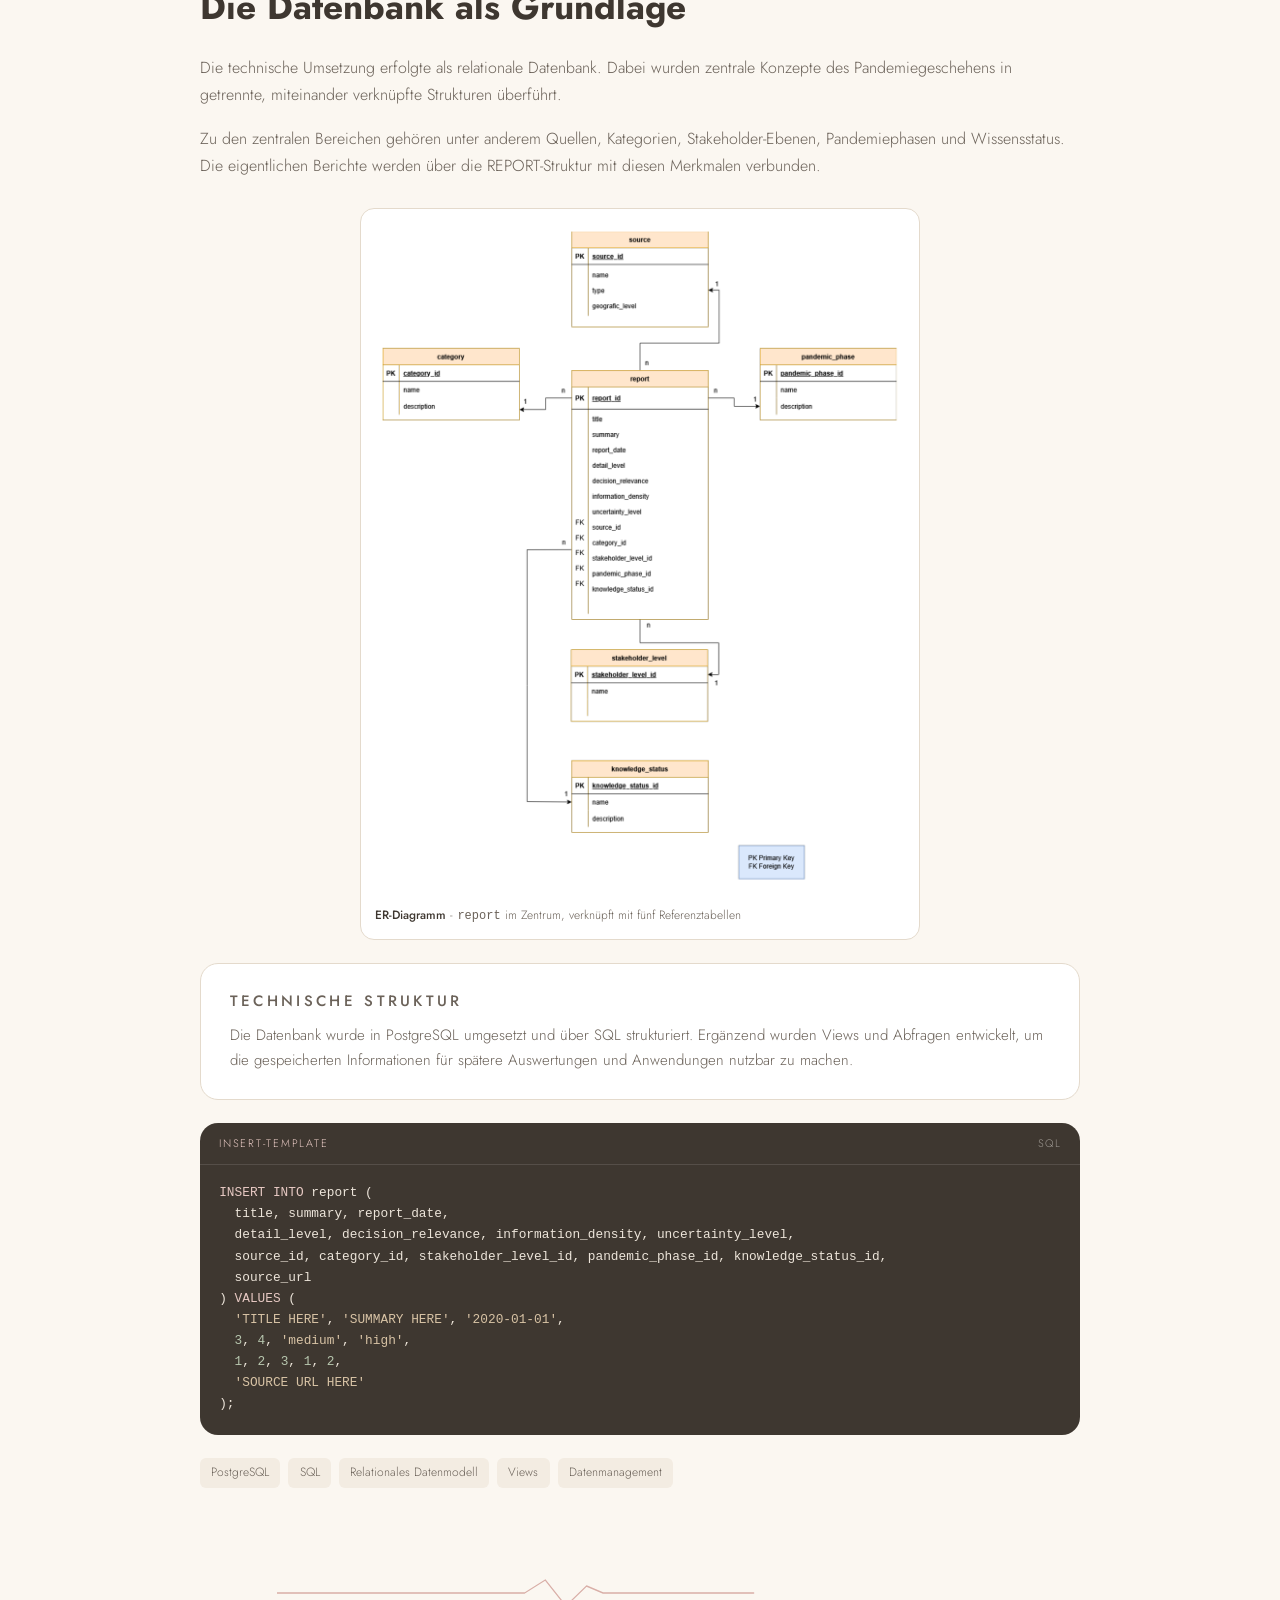
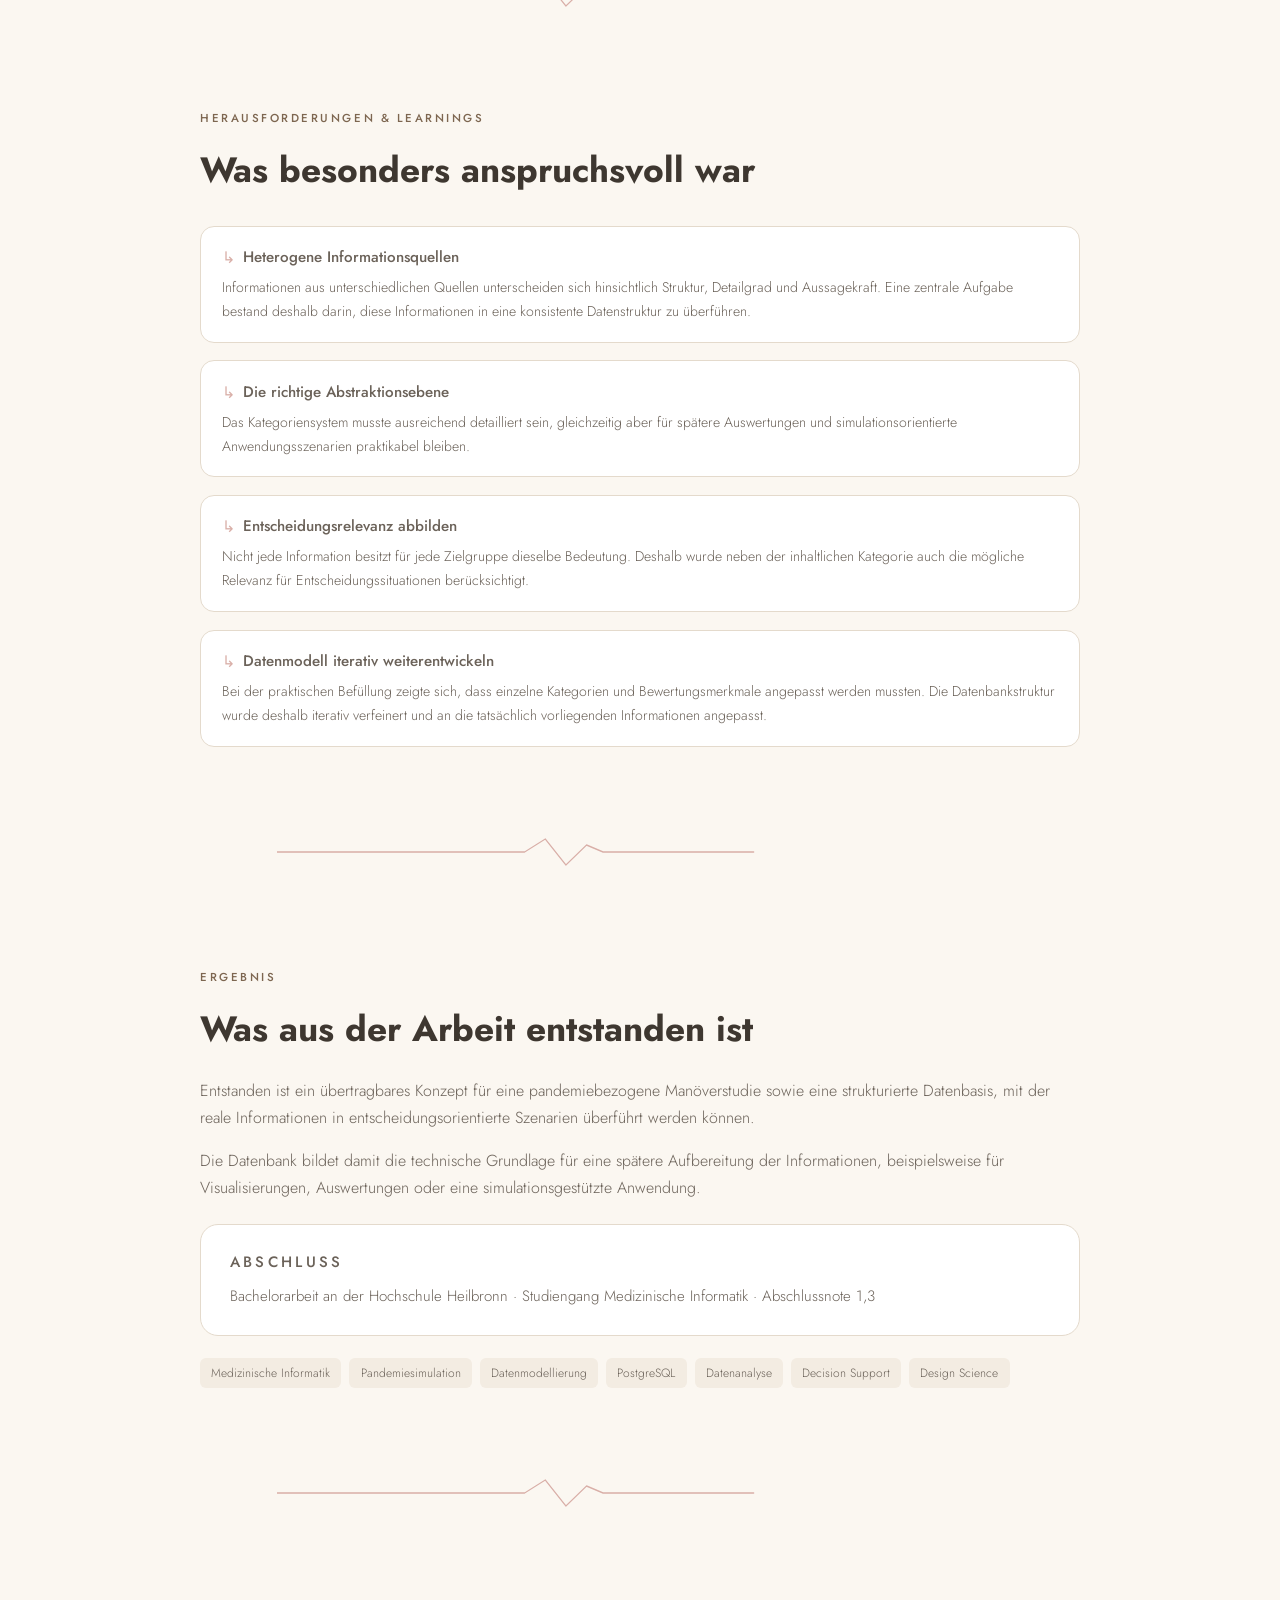
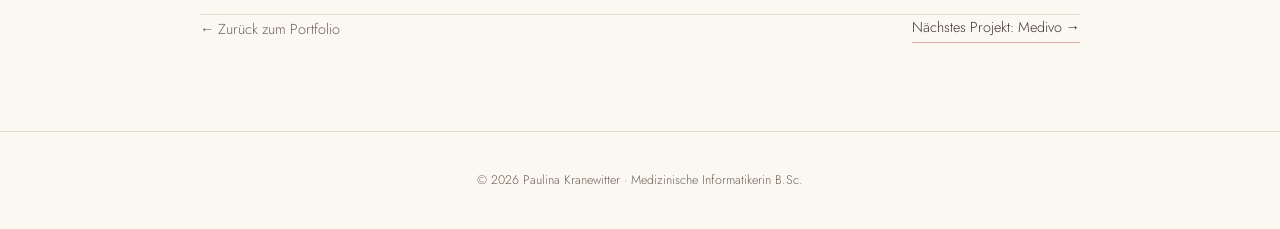
==== commit 427e4540: "Update mediplan.html" ====
--- a/mediplan.html
+++ b/mediplan.html
@@ -3,263 +3,333 @@
 <head>
 <meta charset="UTF-8">
 <meta name="viewport" content="width=device-width, initial-scale=1.0">
-<title>Mediplan — Paulina Kranewitter</title>
+<title>Pandemie-Manöverstudie — Paulina Kranewitter</title>
 <link rel="preconnect" href="https://fonts.googleapis.com">
 <link rel="preconnect" href="https://fonts.gstatic.com" crossorigin>
 <link href="https://fonts.googleapis.com/css2?family=Cormorant+Garamond:ital,wght@0,400;0,500;1,400;1,500;1,600&family=Jost:wght@300;400;500;600&display=swap" rel="stylesheet">
 <style>
-:root{
-  --cream:#FBF7F1; --cream-deep:#F3ECE2; --card:#FFFFFF;
-  --rose:#E7C9C3; --rose-deep:#D9AFA8; --mocha:#5E4A3D; --cognac:#83563A; --berry:#8A4560;
-  --taupe:#7D6650; --ink:#3E3730; --ink-soft:#6B6259; --line:#E4DACC; --radius:18px;
-}
-*{box-sizing:border-box}
-html{scroll-behavior:smooth}
-@media (prefers-reduced-motion:reduce){*{animation-duration:.001ms!important;transition-duration:.001ms!important}}
-body{margin:0;background:var(--cream);color:var(--ink);font-family:'Jost',sans-serif;font-weight:300;line-height:1.7;-webkit-font-smoothing:antialiased}
-.display{font-family:'Cormorant Garamond',serif;font-style:italic;font-weight:500;color:var(--ink)}
-.eyebrow{font-family:'Jost',sans-serif;font-size:.72rem;letter-spacing:.22em;text-transform:uppercase;color:var(--taupe);font-weight:500}
-a{color:inherit}
-nav{position:sticky;top:0;z-index:50;display:flex;justify-content:space-between;align-items:center;padding:.9rem clamp(1.5rem,6vw,5rem);background:rgba(251,247,241,.86);backdrop-filter:blur(10px);border-bottom:1px solid var(--line)}
-/* Logo statt PK-Badge – wie auf der Startseite */
-.brand{display:block;border-radius:6px;transition:transform .25s ease}
-.brand img{display:block;height:52px;width:auto}
-.brand:hover{transform:translateY(-1px) scale(1.03)}
-.back-link{font-size:.85rem;letter-spacing:.05em;text-decoration:none;color:var(--ink-soft);display:flex;align-items:center;gap:.4rem}
-.back-link:hover{color:var(--ink)}
-.back-link:focus-visible,a:focus-visible{outline:2px solid var(--berry);outline-offset:3px;border-radius:3px}
-section{padding:clamp(3rem,7vw,5.5rem) clamp(1.5rem,6vw,5rem)}
-.wrap{max-width:880px;margin:0 auto}
-.pulse-wrap{max-width:880px;margin:0 auto;padding:0 clamp(1.5rem,6vw,5rem)}
-.pulse-line{width:100%;height:34px;display:block}
-.pulse-path{fill:none;stroke:var(--rose-deep);stroke-width:1.4;stroke-linecap:round;stroke-linejoin:round;stroke-dasharray:600;stroke-dashoffset:600}
-.pulse-line.in-view .pulse-path{animation:draw 1.6s ease forwards}
-@keyframes draw{to{stroke-dashoffset:0}}
-.p-hero{padding-top:3.5rem;padding-bottom:2.5rem}
-.status{display:inline-block;font-size:.72rem;letter-spacing:.12em;text-transform:uppercase;padding:.35rem .8rem;border-radius:999px;font-weight:500;margin-bottom:1.2rem}
-.status.done{background:#EFE7DF;color:var(--mocha)}
-.p-hero h1{font-size:clamp(2.6rem,6vw,4rem);margin:0 0 .9rem;line-height:1.08}
-.p-hero .sub{color:var(--ink-soft);font-size:1.08rem;max-width:700px;margin:0}
-.meta-grid{display:grid;grid-template-columns:repeat(4,1fr);gap:1.4rem;margin-top:2.6rem}
-@media(max-width:700px){.meta-grid{grid-template-columns:repeat(2,1fr)}}
-.meta-block{border-top:1px solid var(--line);padding-top:.8rem}
-.meta-block .k{font-size:.7rem;letter-spacing:.1em;text-transform:uppercase;color:var(--taupe);margin-bottom:.35rem}
-.meta-block .v{font-size:.92rem;color:var(--ink)}
-h2.section-title{font-size:clamp(1.7rem,3vw,2.2rem);margin:0 0 1.1rem}
-.body-text p{color:var(--ink-soft);margin:0 0 1rem}
-.callout{background:var(--card);border:1px solid var(--line);border-radius:var(--radius);padding:1.6rem 1.8rem;margin-top:1.4rem}
-.callout .eyebrow{margin-bottom:.5rem}
-.callout p{margin:0;color:var(--ink-soft);font-size:.94rem}
-.steps{display:flex;flex-direction:column;gap:1.4rem;margin-top:1.6rem}
-.step{display:grid;grid-template-columns:auto 1fr;gap:1.2rem;align-items:start}
-.step .n{font-family:'Cormorant Garamond',serif;font-style:italic;font-size:1.6rem;color:var(--rose-deep);width:2.2rem}
-.step h4{margin:0 0 .35rem;font-size:1.02rem;font-weight:500}
-.step p{margin:0;color:var(--ink-soft);font-size:.92rem}
-.tag-row{display:flex;flex-wrap:wrap;gap:.5rem;margin-top:1.4rem}
-.tag{font-size:.75rem;color:var(--ink-soft);background:var(--cream-deep);padding:.3rem .7rem;border-radius:6px}
-.hero-shots{display:grid;grid-template-columns:1.3fr 1fr;gap:1rem;margin-top:2.2rem}
-.hero-shots .shot:first-child{grid-row:span 2}
-@media(max-width:700px){.hero-shots{grid-template-columns:1fr}.hero-shots .shot:first-child{grid-row:auto}}
-.shot{margin:0;background:var(--card);border:1px solid var(--line);border-radius:14px;padding:.55rem;overflow:hidden}
-.shot img{width:100%;display:block;aspect-ratio:4/3;object-fit:contain;background:#fff;border-radius:10px;cursor:zoom-in}
-.shot figcaption{font-size:.75rem;color:var(--ink-soft);padding:.65rem .35rem .25rem}
-.gallery{display:grid;grid-template-columns:repeat(2,1fr);gap:1rem;margin-top:1.6rem}
-@media(max-width:700px){.gallery{grid-template-columns:1fr}}
-.gallery .shot img{aspect-ratio:16/10}
-
-/* ---------- Mockups (ursprüngliches Konzept) ---------- */
-.mockups{display:grid;grid-template-columns:repeat(2,1fr);gap:1rem;margin-top:1.6rem}
-.mockups .featured{grid-column:1 / -1}
-@media(max-width:700px){.mockups{grid-template-columns:1fr}}
-.mockups .shot img{aspect-ratio:auto;height:auto;object-fit:cover;background:var(--cream-deep)}
-.mockups figcaption{display:flex;gap:.6rem;align-items:baseline}
-.mockups figcaption strong{font-weight:500;color:var(--ink)}
-.badge-mockup{flex-shrink:0;font-size:.6rem;letter-spacing:.14em;text-transform:uppercase;font-weight:500;color:var(--taupe);background:#F3E7DE;padding:.15rem .5rem;border-radius:999px;position:relative;top:-1px}
-.mockup-note{font-size:.8rem;color:var(--ink-soft);margin:1rem 0 0;font-style:italic}
-
-.challenge-list{display:flex;flex-direction:column;gap:1.1rem;margin-top:1.6rem}
-.challenge{background:var(--card);border:1px solid var(--line);border-radius:14px;padding:1.1rem 1.3rem}
-.challenge .h{font-size:.95rem;margin:0 0 .3rem;display:flex;align-items:center;gap:.5rem}
-.challenge .h .ic{font-size:1rem}
-.challenge p{margin:0;color:var(--ink-soft);font-size:.88rem}
-.next-project{display:flex;justify-content:space-between;align-items:center;flex-wrap:wrap;gap:1rem;border-top:1px solid var(--line);margin-top:1rem}
-.next-project a{text-decoration:none;font-size:.9rem}
-.next-project .to-portfolio{color:var(--ink-soft)}
-.next-project .to-next{color:var(--ink);border-bottom:1px solid var(--rose-deep);padding-bottom:2px}
-footer{text-align:center;padding:2.4rem 1.5rem;color:var(--ink-soft);font-size:.78rem;border-top:1px solid var(--line)}
-
-/* ---------- Lightbox: Klick auf ein Bild vergrößert es ---------- */
-.lightbox{border:none;padding:0;background:transparent;max-width:min(1200px,94vw);max-height:92vh;overflow:visible}
-.lightbox::backdrop{background:rgba(62,55,48,.78);backdrop-filter:blur(4px)}
-.lightbox img{display:block;max-width:100%;max-height:82vh;width:auto;height:auto;margin:0 auto;border-radius:12px;background:#fff;box-shadow:0 30px 60px -20px rgba(0,0,0,.5)}
-.lightbox p{color:var(--cream);text-align:center;font-size:.85rem;margin:.8rem 0 0}
-.lightbox .close{position:absolute;top:-2.6rem;right:0;background:none;border:1px solid rgba(251,247,241,.5);color:var(--cream);border-radius:999px;width:2.1rem;height:2.1rem;font-size:1.1rem;line-height:1;cursor:pointer}
-.lightbox .close:focus-visible{outline:2px solid var(--cream);outline-offset:2px}
+  :root{
+    --cream:#FBF7F1; --cream-deep:#F3ECE2; --card:#FFFFFF;
+    --rose:#E7C9C3; --rose-deep:#D9AFA8; --mocha:#5E4A3D; --cognac:#83563A; --berry:#8A4560;
+    --taupe:#7D6650; --ink:#3E3730; --ink-soft:#6B6259; --line:#E4DACC; --radius:18px;
+  }
+  *{box-sizing:border-box;}
+  html{scroll-behavior:smooth;}
+  @media (prefers-reduced-motion: reduce){ *{animation-duration:0.001ms !important; transition-duration:0.001ms !important;} }
+  body{margin:0; background:var(--cream); color:var(--ink); font-family:'Jost',sans-serif; font-weight:300; line-height:1.7; -webkit-font-smoothing:antialiased;}
+  .display{font-family:'Cormorant Garamond',serif; font-style:italic; font-weight:500; color:var(--ink);}
+  .eyebrow{font-family:'Jost',sans-serif; font-size:0.72rem; letter-spacing:0.22em; text-transform:uppercase; color:var(--taupe); font-weight:500;}
+  a{color:inherit;}
+
+  nav{position:sticky; top:0; z-index:50; display:flex; justify-content:space-between; align-items:center;
+    padding:0.9rem clamp(1.5rem,6vw,5rem); background:rgba(251,247,241,0.86); backdrop-filter:blur(10px); border-bottom:1px solid var(--line);}
+  /* Logo statt PK-Badge – wie auf Startseite, Mediplan und Medivo */
+  .brand{display:block; border-radius:6px; transition:transform .25s ease;}
+  .brand img{display:block; height:52px; width:auto;}
+  .brand:hover{transform:translateY(-1px) scale(1.03);}
+  .back-link{font-size:0.85rem; letter-spacing:0.05em; text-decoration:none; color:var(--ink-soft); display:flex; align-items:center; gap:0.4rem;}
+  .back-link:hover{color:var(--ink);}
+  .back-link:focus-visible, a:focus-visible{outline:2px solid var(--berry); outline-offset:3px; border-radius:3px;}
+
+  section{padding:clamp(3rem,7vw,5.5rem) clamp(1.5rem,6vw,5rem);}
+  .wrap{max-width:880px; margin:0 auto;}
+
+  .pulse-wrap{max-width:880px; margin:0 auto; padding:0 clamp(1.5rem,6vw,5rem);}
+  .pulse-line{width:100%; height:34px; display:block;}
+  .pulse-path{fill:none; stroke:var(--rose-deep); stroke-width:1.4; stroke-linecap:round; stroke-linejoin:round;
+    stroke-dasharray:600; stroke-dashoffset:600;}
+  .pulse-line.in-view .pulse-path{animation:draw 1.6s ease forwards;}
+  @keyframes draw{to{stroke-dashoffset:0;}}
+
+  .p-hero{padding-top:3.5rem; padding-bottom:2.5rem;}
+  .status{display:inline-block; font-size:0.72rem; letter-spacing:0.12em; text-transform:uppercase; padding:0.35rem 0.8rem; border-radius:999px; font-weight:500; margin-bottom:1.2rem;}
+  .status.thesis{background:#F4E7DD; color:var(--cognac);}
+  .p-hero h1{font-size:clamp(2.6rem,6vw,4rem); margin:0 0 0.9rem 0; line-height:1.08;}
+  .p-hero .sub{color:var(--ink-soft); font-size:1.08rem; max-width:680px; margin:0;}
+  .grade-note{display:inline-flex; align-items:center; gap:0.5rem; background:#F4E7DD; color:var(--cognac); padding:0.4rem 0.9rem; border-radius:999px; font-size:0.8rem; margin-top:1.2rem;}
+
+  .meta-grid{display:grid; grid-template-columns:repeat(4,1fr); gap:1.4rem; margin-top:2.6rem;}
+  @media (max-width:700px){.meta-grid{grid-template-columns:repeat(2,1fr);}}
+  .meta-block{border-top:1px solid var(--line); padding-top:0.8rem;}
+  .meta-block .k{font-size:0.7rem; letter-spacing:0.1em; text-transform:uppercase; color:var(--taupe); margin-bottom:0.35rem;}
+  .meta-block .v{font-size:0.92rem; color:var(--ink);}
+
+  h2.section-title{font-size:clamp(1.7rem,3vw,2.2rem); margin:0 0 1.1rem 0;}
+  .body-text p{color:var(--ink-soft); margin:0 0 1rem 0;}
+
+  .callout{background:var(--card); border:1px solid var(--line); border-radius:var(--radius); padding:1.6rem 1.8rem; margin-top:1.4rem;}
+  .callout .eyebrow{margin:0 0 0.5rem;}
+  .callout p{margin:0; color:var(--ink-soft); font-size:0.94rem;}
+
+  .steps{display:flex; flex-direction:column; gap:1.4rem; margin-top:1.6rem;}
+  .step{display:grid; grid-template-columns:auto 1fr; gap:1.2rem; align-items:start;}
+  .step .n{font-family:'Cormorant Garamond',serif; font-style:italic; font-size:1.6rem; color:var(--rose-deep); width:2.2rem;}
+  .step h4{margin:0 0 0.35rem 0; font-size:1.02rem; font-weight:500;}
+  .step p{margin:0; color:var(--ink-soft); font-size:0.92rem;}
+
+  /* Kategorien als Chips statt Textausschnitt-Bild */
+  .cat-row{display:flex; flex-wrap:wrap; gap:0.45rem; margin-top:0.75rem;}
+  .cat{font-family:ui-monospace,SFMono-Regular,Menlo,Consolas,monospace; font-size:0.72rem; letter-spacing:0.02em;
+    color:var(--ink); background:var(--card); border:1px solid var(--line); padding:0.25rem 0.6rem; border-radius:6px;}
+
+  .tag-row{display:flex; flex-wrap:wrap; gap:0.5rem; margin-top:1.4rem;}
+  .tag{font-size:0.75rem; color:var(--ink-soft); background:var(--cream-deep); padding:0.3rem 0.7rem; border-radius:6px;}
+
+  /* ---------- Screenshots ---------- */
+  .shot{margin:0; background:var(--card); border:1px solid var(--line); border-radius:14px; padding:0.55rem; overflow:hidden;}
+  .shot img{width:100%; height:auto; display:block; border-radius:10px; background:#fff; cursor:zoom-in;}
+  .shot figcaption{font-size:0.75rem; color:var(--ink-soft); padding:0.65rem 0.35rem 0.25rem;}
+  .shot figcaption strong{font-weight:500; color:var(--ink);}
+  .shot.hero-shot{margin-top:2.2rem;}
+  .shot.spaced{margin-top:1.8rem;}
+  /* ER-Diagramm ist hochformatig: zentriert und schmaler, damit es nicht die Seite füllt */
+  .shot.portrait{max-width:560px; margin:1.8rem auto 0;}
+
+  /* ---------- SQL-Codeblock ---------- */
+  .code{margin:1.4rem 0 0; background:var(--ink); color:#EDE5DA; border-radius:var(--radius); overflow:hidden;}
+  .code-head{display:flex; justify-content:space-between; align-items:center; padding:0.7rem 1.2rem; border-bottom:1px solid rgba(251,247,241,.12);
+    font-size:0.68rem; letter-spacing:0.16em; text-transform:uppercase; color:var(--rose);}
+  .code-head span:last-child{color:rgba(251,247,241,.5); letter-spacing:0.08em;}
+  .code pre{margin:0; padding:1.1rem 1.2rem 1.3rem; overflow-x:auto; font-family:ui-monospace,SFMono-Regular,Menlo,Consolas,monospace; font-size:0.8rem; line-height:1.65;}
+  .code .kw{color:var(--rose);}
+  .code .str{color:#D8C3A5;}
+  .code .num{color:#B7C6AE;}
+
+  .challenge-list{display:flex; flex-direction:column; gap:1.1rem; margin-top:1.6rem;}
+  .challenge{background:var(--card); border:1px solid var(--line); border-radius:14px; padding:1.1rem 1.3rem;}
+  .challenge .h{font-size:0.95rem; margin:0 0 0.3rem 0; display:flex; align-items:center; gap:0.5rem; font-weight:500;}
+  .challenge .h .ic{font-size:1rem; color:var(--rose-deep);}
+  .challenge p{margin:0; color:var(--ink-soft); font-size:0.88rem;}
+
+  .next-project{display:flex; justify-content:space-between; align-items:center; flex-wrap:wrap; gap:1rem;
+    border-top:1px solid var(--line); margin-top:1rem;}
+  .next-project a{text-decoration:none; font-size:0.9rem;}
+  .next-project .to-portfolio{color:var(--ink-soft);}
+  .next-project .to-next{color:var(--ink); border-bottom:1px solid var(--rose-deep); padding-bottom:2px;}
+
+  footer{text-align:center; padding:2.4rem 1.5rem; color:var(--ink-soft); font-size:0.78rem; border-top:1px solid var(--line);}
+
+  /* ---------- Lightbox ---------- */
+  .lightbox{border:none; padding:0; background:transparent; max-width:min(1200px,94vw); max-height:92vh; overflow:visible;}
+  .lightbox::backdrop{background:rgba(62,55,48,.78); backdrop-filter:blur(4px);}
+  .lightbox img{display:block; max-width:100%; max-height:82vh; width:auto; height:auto; margin:0 auto; border-radius:12px; background:#fff; box-shadow:0 30px 60px -20px rgba(0,0,0,.5);}
+  .lightbox p{color:var(--cream); text-align:center; font-size:.85rem; margin:.8rem 0 0;}
+  .lightbox .close{position:absolute; top:-2.6rem; right:0; background:none; border:1px solid rgba(251,247,241,.5); color:var(--cream); border-radius:999px; width:2.1rem; height:2.1rem; font-size:1.1rem; line-height:1; cursor:pointer;}
+  .lightbox .close:focus-visible{outline:2px solid var(--cream); outline-offset:2px;}
+
+  @media (max-width:700px){
+    .shot{padding:0.4rem;}
+    .code pre{font-size:0.74rem;}
+  }
 </style>
 </head>
 <body>
+
 <nav>
-  <a class="brand" href="portfolio.html"><img src="assets/logo.png" alt="Paulina Kranewitter - zur Startseite" width="118" height="52"></a>
+  <a class="brand" href="portfolio.html"><img src="assets/logo.png" alt="Paulina Kranewitter – zur Startseite" width="118" height="52"></a>
   <a class="back-link" href="portfolio.html#projects">← Zurück zum Portfolio</a>
 </nav>
 
 <section class="p-hero">
   <div class="wrap">
-    <span class="status done">Studienprojekt</span>
-    <h1 class="display">Mediplan</h1>
-    <p class="sub">Eine medizinische Webanwendung zur Verwaltung von Ärzten, Patienten und Rezepten - mit getrennten Ansichten für Administration, Ärzte und Patienten.</p>
+    <span class="status thesis">Bachelorarbeit</span>
+    <h1 class="display">Pandemie-Manöverstudie</h1>
+    <p class="sub">Konzept für eine Manöverstudie zur Simulation einer Pandemie für Entscheider im Gesundheitswesen - mit einer strukturierten Datenbasis für entscheidungsorientierte Analysen und simulationsgestützte Szenarien.</p>
+    <div class="grade-note">Abschlussnote: 1,3</div>
 
     <div class="meta-grid">
-      <div class="meta-block"><div class="k">Rolle</div><div class="v">Projektorganisation, UI-Mockups &amp; Entwicklung</div></div>
-      <div class="meta-block"><div class="k">Kontext</div><div class="v">Studienprojekt, Hochschule Heilbronn</div></div>
-      <div class="meta-block"><div class="k">Bereich</div><div class="v">Medizinische Webanwendung</div></div>
-      <div class="meta-block"><div class="k">Schwerpunkte</div><div class="v">Benutzer-, Patienten- &amp; Rezeptverwaltung</div></div>
-    </div>
-
-    <div class="hero-shots">
-      <figure class="shot">
-        <img src="assets/mediplan-7.png" alt="Mediplan Patientenverwaltung">
-        <figcaption>Patientenverwaltung mit Stammdaten und Rezeptbereich</figcaption>
-      </figure>
-      <figure class="shot">
-        <img src="assets/mediplan-1.png" alt="Mediplan Adminansicht">
-        <figcaption>Adminansicht</figcaption>
-      </figure>
-      <figure class="shot">
-        <img src="assets/mediplan-8.png" alt="Mediplan Rezept erstellen">
-        <figcaption>Rezept erstellen</figcaption>
-      </figure>
-    </div>
-  </div>
-</section>
-
-<div class="pulse-wrap"><svg class="pulse-line" viewBox="0 0 880 34" preserveAspectRatio="none">
-  <path class="pulse-path" d="M0,17 L300,17 L325,4 L350,30 L375,10 L395,17 L880,17"/>
-</svg></div>
-
+      <div class="meta-block"><div class="k">Rolle</div><div class="v">Konzeption, Datenmodellierung &amp; Umsetzung</div></div>
+      <div class="meta-block"><div class="k">Kontext</div><div class="v">Bachelorarbeit · Hochschule Heilbronn</div></div>
+      <div class="meta-block"><div class="k">Zielgruppe</div><div class="v">Entscheider &amp; Krisenteams im Gesundheitswesen</div></div>
+      <div class="meta-block"><div class="k">Technologien</div><div class="v">PostgreSQL · SQL · Datenmodellierung</div></div>
+    </div>
+
+    <figure class="shot hero-shot">
+      <img src="assets/ba-berichte.webp" alt="Tabelle report in pgAdmin mit erfassten Berichten von WHO, Reuters, RKI, ECDC und Tagesschau aus der Frühphase der Pandemie" width="1272" height="470">
+      <figcaption><strong>Datenbasis</strong> - erfasste Berichte aus WHO, RKI, ECDC und Medien in PostgreSQL</figcaption>
+    </figure>
+  </div>
+</section>
+
+<div class="pulse-wrap"><svg class="pulse-line" viewBox="0 0 880 34" preserveAspectRatio="none">
+  <path class="pulse-path" d="M0,17 L300,17 L325,4 L350,30 L375,10 L395,17 L880,17"/>
+</svg></div>
+
+<!-- AUSGANGSLAGE -->
 <section>
   <div class="wrap">
     <p class="eyebrow">Ausgangslage</p>
     <h2 class="section-title">Worum es ging</h2>
     <div class="body-text">
-      <p>Mediplan bildet zentrale Abläufe einer medizinischen Anwendung in drei Perspektiven ab: Administration, Arzt und Patient. Die Administration verwaltet Benutzer, Ärzte können Patienten anlegen und verwalten sowie Rezepte erstellen, und Patienten können ihre erstellten Rezepte in einer eigenen Ansicht einsehen.</p>
-      <p>Der Schwerpunkt des Projekts lag damit auf der strukturierten Abbildung dieser Rollen und der zugehörigen Arbeitsabläufe - von der Anlage eines Benutzers über die Patientenverwaltung bis zur Rezept­erstellung.</p>
-    </div>
-
-    <p class="eyebrow" style="margin-top:2.6rem;">Mein Beitrag</p>
-    <h2 class="section-title">Meine Rolle im Team</h2>
+      <p>Pandemien stellen Entscheidungsträger im Gesundheitswesen vor komplexe und dynamische Situationen. Informationen entstehen aus unterschiedlichen Quellen, verändern sich im Zeitverlauf und unterscheiden sich hinsichtlich Detailgrad, Aussagekraft und Unsicherheit.</p>
+      <p>Ziel meiner Bachelorarbeit war deshalb die Konzeption einer Manöverstudie, mit der Entscheidungssituationen während einer Pandemie simuliert und für die Ausbildung beziehungsweise Vorbereitung von Entscheidern nutzbar gemacht werden können.</p>
+      <p>Eine zentrale Grundlage dafür bildet eine strukturierte Datenbank, in der reale Informationen zum COVID-19-Pandemiegeschehen systematisch erfasst, kategorisiert und hinsichtlich ihrer Entscheidungsrelevanz beschrieben werden.</p>
+    </div>
+
+    <div class="callout">
+      <p class="eyebrow">Datenbasis</p>
+      <p>Für die Datenbasis wurden COVID-19-bezogene Informationen aus unterschiedlichen Quellen strukturiert aufbereitet. Der betrachtete Zeitraum reicht bis zum 31.12.2021.</p>
+    </div>
+  </div>
+</section>
+
+<div class="pulse-wrap"><svg class="pulse-line" viewBox="0 0 880 34" preserveAspectRatio="none">
+  <path class="pulse-path" d="M0,17 L300,17 L325,4 L350,30 L375,10 L395,17 L880,17"/>
+</svg></div>
+
+<!-- VORGEHEN -->
+<section>
+  <div class="wrap">
+    <p class="eyebrow">Vorgehen</p>
+    <h2 class="section-title">Von der Datenanalyse zum Simulationskonzept</h2>
+
+    <div class="steps">
+      <div class="step">
+        <span class="n">01</span>
+        <div><h4>Recherche &amp; Anforderungsanalyse</h4><p>Analyse wissenschaftlicher und institutioneller Quellen sowie Ableitung relevanter Anforderungen an Informationen, Nutzergruppen und spätere Entscheidungssituationen.</p></div>
+      </div>
+      <div class="step">
+        <span class="n">02</span>
+        <div>
+          <h4>Entwicklung des Kategoriensystems</h4>
+          <p>Entwicklung einer strukturierten Klassifikation für Pandemieinformationen. Berücksichtigt wurden unter anderem Maßnahmen, Warnungen, Falldaten, Situationsbewertungen, Impfungen und Varianten.</p>
+          <div class="cat-row" aria-label="Kategorien im Datenmodell">
+            <span class="cat">CASE_DATA</span>
+            <span class="cat">MEASURE</span>
+            <span class="cat">SITUATION_ASSESSMENT</span>
+            <span class="cat">VACCINATION</span>
+            <span class="cat">VARIANT</span>
+            <span class="cat">WARNING</span>
+          </div>
+        </div>
+      </div>
+      <div class="step">
+        <span class="n">03</span>
+        <div><h4>Relationales Datenmodell</h4><p>Überführung der Anforderungen in eine relationale Datenbankstruktur. Informationen werden dabei unter anderem mit Quelle, Kategorie, Pandemiephase, Wissensstatus und Stakeholder-Ebene verknüpft.</p></div>
+      </div>
+      <div class="step">
+        <span class="n">04</span>
+        <div><h4>Entscheidungsorientierte Beschreibung</h4><p>Ergänzung der Datensätze um Merkmale wie Detailgrad, Entscheidungsrelevanz, Informationsdichte und Unsicherheitsniveau, um eine spätere Auswahl und Aufbereitung für Entscheidungssituationen zu ermöglichen.</p></div>
+      </div>
+      <div class="step">
+        <span class="n">05</span>
+        <div><h4>Konzept der Manöverstudie</h4><p>Verknüpfung der strukturierten Datenbasis mit einem simulationsorientierten Szenario, in dem Entscheider mit zeitlich aufeinanderfolgenden Informationen konfrontiert werden und darauf basierend Entscheidungen treffen können.</p></div>
+      </div>
+    </div>
+
+    <figure class="shot spaced">
+      <img src="assets/ba-bewertungsmerkmale.webp" alt="Datensätze mit Datum, Detailgrad, Entscheidungsrelevanz, Informationsdichte, Unsicherheitsniveau, Fremdschlüsseln und Quell-URL" width="1262" height="498" loading="lazy">
+      <figcaption><strong>Entscheidungsorientierte Merkmale</strong> - jeder Bericht mit Detailgrad, Relevanz, Informationsdichte und Unsicherheit</figcaption>
+    </figure>
+  </div>
+</section>
+
+<div class="pulse-wrap"><svg class="pulse-line" viewBox="0 0 880 34" preserveAspectRatio="none">
+  <path class="pulse-path" d="M0,17 L300,17 L325,4 L350,30 L375,10 L395,17 L880,17"/>
+</svg></div>
+
+<!-- DATENMODELL -->
+<section>
+  <div class="wrap">
+    <p class="eyebrow">Datenmodell</p>
+    <h2 class="section-title">Die Datenbank als Grundlage</h2>
+    <div class="body-text">
+      <p>Die technische Umsetzung erfolgte als relationale Datenbank. Dabei wurden zentrale Konzepte des Pandemiegeschehens in getrennte, miteinander verknüpfte Strukturen überführt.</p>
+      <p>Zu den zentralen Bereichen gehören unter anderem Quellen, Kategorien, Stakeholder-Ebenen, Pandemiephasen und Wissensstatus. Die eigentlichen Berichte werden über die REPORT-Struktur mit diesen Merkmalen verbunden.</p>
+    </div>
+
+    <figure class="shot portrait">
+      <img src="assets/ba-er-diagramm.webp" alt="ER-Diagramm: zentrale Tabelle report, verknüpft mit source, category, pandemic_phase, stakeholder_level und knowledge_status" width="1116" height="1398" loading="lazy">
+      <figcaption><strong>ER-Diagramm</strong> - <code>report</code> im Zentrum, verknüpft mit fünf Referenztabellen</figcaption>
+    </figure>
+
+    <div class="callout">
+      <p class="eyebrow">Technische Struktur</p>
+      <p>Die Datenbank wurde in PostgreSQL umgesetzt und über SQL strukturiert. Ergänzend wurden Views und Abfragen entwickelt, um die gespeicherten Informationen für spätere Auswertungen und Anwendungen nutzbar zu machen.</p>
+    </div>
+
+    <div class="code">
+      <div class="code-head"><span>Insert-Template</span><span>SQL</span></div>
+<pre><code><span class="kw">INSERT INTO</span> report (
+  title, summary, report_date,
+  detail_level, decision_relevance, information_density, uncertainty_level,
+  source_id, category_id, stakeholder_level_id, pandemic_phase_id, knowledge_status_id,
+  source_url
+) <span class="kw">VALUES</span> (
+  <span class="str">'TITLE HERE'</span>, <span class="str">'SUMMARY HERE'</span>, <span class="str">'2020-01-01'</span>,
+  <span class="num">3</span>, <span class="num">4</span>, <span class="str">'medium'</span>, <span class="str">'high'</span>,
+  <span class="num">1</span>, <span class="num">2</span>, <span class="num">3</span>, <span class="num">1</span>, <span class="num">2</span>,
+  <span class="str">'SOURCE URL HERE'</span>
+);</code></pre>
+    </div>
+
+    <div class="tag-row">
+      <span class="tag">PostgreSQL</span>
+      <span class="tag">SQL</span>
+      <span class="tag">Relationales Datenmodell</span>
+      <span class="tag">Views</span>
+      <span class="tag">Datenmanagement</span>
+    </div>
+  </div>
+</section>
+
+<div class="pulse-wrap"><svg class="pulse-line" viewBox="0 0 880 34" preserveAspectRatio="none">
+  <path class="pulse-path" d="M0,17 L300,17 L325,4 L350,30 L375,10 L395,17 L880,17"/>
+</svg></div>
+
+<!-- HERAUSFORDERUNGEN -->
+<section>
+  <div class="wrap">
+    <p class="eyebrow">Herausforderungen &amp; Learnings</p>
+    <h2 class="section-title">Was besonders anspruchsvoll war</h2>
     <div class="challenge-list">
       <div class="challenge">
-        <p class="h"><span class="ic">↳</span> Projektorganisation mit Jira &amp; Confluence</p>
-        <p>Verwaltung von Jira für die Aufgabenplanung und von Confluence für die Projektdokumentation des Teams.</p>
+        <p class="h"><span class="ic">↳</span> Heterogene Informationsquellen</p>
+        <p>Informationen aus unterschiedlichen Quellen unterscheiden sich hinsichtlich Struktur, Detailgrad und Aussagekraft. Eine zentrale Aufgabe bestand deshalb darin, diese Informationen in eine konsistente Datenstruktur zu überführen.</p>
       </div>
       <div class="challenge">
-        <p class="h"><span class="ic">↳</span> UI-Mockups in Figma</p>
-        <p>Gestaltung der Mockups für Mediplan - vom Login über das Patientenverzeichnis bis zum Rezeptworkflow und Patientenportal.</p>
+        <p class="h"><span class="ic">↳</span> Die richtige Abstraktionsebene</p>
+        <p>Das Kategoriensystem musste ausreichend detailliert sein, gleichzeitig aber für spätere Auswertungen und simulationsorientierte Anwendungsszenarien praktikabel bleiben.</p>
       </div>
       <div class="challenge">
-        <p class="h"><span class="ic">↳</span> Mitarbeit in der Entwicklung</p>
-        <p>Übernahme kleinerer Aufgaben im Frontend und im Backend.</p>
-      </div>
-    </div>
-
-    <p class="eyebrow" style="margin-top:2.6rem;">Vorgehen</p>
-    <h2 class="section-title">Wie die Anwendung aufgebaut ist</h2>
-    <div class="steps">
-      <div class="step">
-        <span class="n">01</span>
-        <div><h4>Administration</h4><p>Über die Adminansicht können Ärzte als Benutzer angelegt werden. Die angelegten Benutzer werden in der linken Seitenleiste angezeigt; zusätzlich stehen Home- und Logout-Funktionen zur Verfügung. Eine Benutzersuche ist vorgesehen, aber aktuell noch nicht implementiert.</p></div>
-      </div>
-      <div class="step">
-        <span class="n">02</span>
-        <div><h4>Patientenverwaltung</h4><p>In der Arztansicht werden Patienten angezeigt und über verschiedene Kriterien gesucht. Neue Patienten können angelegt und bestehende Patientendaten über eine Bearbeiten-/Speichern-Funktion verwaltet werden.</p></div>
-      </div>
-      <div class="step">
-        <span class="n">03</span>
-        <div><h4>Rezeptworkflow</h4><p>Für einen ausgewählten Patienten kann ein neues Rezept erstellt werden. Die Stammdaten des Patienten werden dabei vorausgefüllt. Beim Speichern muss zusätzlich ein Rezepttitel angegeben werden; außerdem ist die Eingabe einer Unterschrift vorgesehen.</p></div>
-      </div>
-      <div class="step">
-        <span class="n">04</span>
-        <div><h4>Patientenansicht</h4><p>Nach dem Login gelangt der Patient auf seine Startseite und sieht dort das zuletzt erstellte Rezept. Ein Klick auf das Rezept führt zur Detailansicht.</p></div>
-      </div>
-    </div>
-
-    <p class="eyebrow" style="margin-top:2.6rem;">Konzept</p>
-    <h2 class="section-title">Die ursprünglichen Mockups</h2>
+        <p class="h"><span class="ic">↳</span> Entscheidungsrelevanz abbilden</p>
+        <p>Nicht jede Information besitzt für jede Zielgruppe dieselbe Bedeutung. Deshalb wurde neben der inhaltlichen Kategorie auch die mögliche Relevanz für Entscheidungssituationen berücksichtigt.</p>
+      </div>
+      <div class="challenge">
+        <p class="h"><span class="ic">↳</span> Datenmodell iterativ weiterentwickeln</p>
+        <p>Bei der praktischen Befüllung zeigte sich, dass einzelne Kategorien und Bewertungsmerkmale angepasst werden mussten. Die Datenbankstruktur wurde deshalb iterativ verfeinert und an die tatsächlich vorliegenden Informationen angepasst.</p>
+      </div>
+    </div>
+  </div>
+</section>
+
+<div class="pulse-wrap"><svg class="pulse-line" viewBox="0 0 880 34" preserveAspectRatio="none">
+  <path class="pulse-path" d="M0,17 L300,17 L325,4 L350,30 L375,10 L395,17 L880,17"/>
+</svg></div>
+
+<!-- ERGEBNIS -->
+<section>
+  <div class="wrap">
+    <p class="eyebrow">Ergebnis</p>
+    <h2 class="section-title">Was aus der Arbeit entstanden ist</h2>
     <div class="body-text">
-      <p>Vor der Umsetzung habe ich in Figma Mockups erstellt, die den geplanten Aufbau von Mediplan zeigen: vom Login über das Patientenverzeichnis und den Rezeptworkflow bis zu einem Patientenportal, in dem Patienten ihre Verordnungen einsehen können.</p>
-    </div>
-    <div class="mockups">
-      <figure class="shot featured">
-        <img src="assets/mediplan-mockup-rezept.jpg" alt="Mockup: Rezeptansicht mit Seitenleiste für Rezept bearbeiten, PDF-Download, Patientendaten bearbeiten und manuelle Unterschrift" loading="lazy">
-        <figcaption><span class="badge-mockup">Mockup</span><span><strong>Rezeptworkflow</strong> - Rezept ansehen und bearbeiten, als PDF herunterladen oder manuell unterschreiben</span></figcaption>
-      </figure>
-      <figure class="shot">
-        <img src="assets/mediplan-mockup-login.jpg" alt="Mockup: Login-Seite mit Mediplan-Logo" loading="lazy">
-        <figcaption><span class="badge-mockup">Mockup</span><span><strong>Login</strong> mit Mediplan-Branding</span></figcaption>
-      </figure>
-      <figure class="shot">
-        <img src="assets/mediplan-mockup-patientenansicht.jpg" alt="Mockup: Patientenansicht mit Stammdaten und Liste ausgestellter Verordnungen" loading="lazy">
-        <figcaption><span class="badge-mockup">Mockup</span><span><strong>Patientenansicht</strong> mit Verordnungshistorie</span></figcaption>
-      </figure>
-      <figure class="shot">
-        <img src="assets/mediplan-mockup-unterschrift.jpg" alt="Mockup: Dialog zur manuellen Unterschrift auf dem Rezept" loading="lazy">
-        <figcaption><span class="badge-mockup">Mockup</span><span><strong>Manuelle Unterschrift</strong> - nur für ärztliches Personal</span></figcaption>
-      </figure>
-      <figure class="shot">
-        <img src="assets/mediplan-mockup-portal.jpg" alt="Mockup: Patientenportal mit Übersicht der eigenen Verordnungen" loading="lazy">
-        <figcaption><span class="badge-mockup">Mockup</span><span><strong>Patientenportal</strong> - Übersicht der eigenen Verordnungen</span></figcaption>
-      </figure>
-    </div>
-
-    <p class="eyebrow" style="margin-top:2.6rem;">Einblicke</p>
-    <h2 class="section-title">Die Anwendung im Überblick</h2>
-    <div class="gallery">
-      <figure class="shot"><img src="assets/mediplan-2.png" alt="Maske zum Anlegen eines Benutzers"><figcaption>Benutzer anlegen</figcaption></figure>
-      <figure class="shot"><img src="assets/mediplan-5.png" alt="Patientensuche"><figcaption>Patienten nach verschiedenen Kriterien suchen</figcaption></figure>
-      <figure class="shot"><img src="assets/mediplan-6.png" alt="Maske zum Anlegen eines Patienten"><figcaption>Neuen Patienten anlegen</figcaption></figure>
-      <figure class="shot"><img src="assets/mediplan-9.png" alt="Dialog zur Eingabe des Rezepttitels"><figcaption>Rezepttitel vor dem Speichern eingeben</figcaption></figure>
-      <figure class="shot"><img src="assets/mediplan-10.png" alt="Patientenansicht mit Rezept"><figcaption>Patientenansicht</figcaption></figure>
-      <figure class="shot"><img src="assets/mediplan-12.png" alt="Ansicht eines Rezepts"><figcaption>Rezeptdetailansicht</figcaption></figure>
-    </div>
-
-    <p class="eyebrow" style="margin-top:2.6rem;">Herausforderungen &amp; Learnings</p>
-    <h2 class="section-title">Was bereits funktioniert - und was noch offen ist</h2>
-    <div class="challenge-list">
-      <div class="challenge">
-        <p class="h"><span class="ic">↳</span> Mehrere Rollen und Workflows abbilden</p>
-        <p>Die Anwendung unterscheidet zwischen Administration, Arzt und Patient. Dadurch entstehen unterschiedliche Eingabemasken, Seiten und Arbeitsabläufe, die aufeinander abgestimmt werden müssen.</p>
-      </div>
-      <div class="challenge">
-        <p class="h"><span class="ic">↳</span> Vom Mockup zur Umsetzung</p>
-        <p>Die Mockups beschreiben einen umfangreicheren Zielzustand - etwa die Verordnungshistorie mit Download und die manuelle Unterschrift. In der Umsetzung wurde zunächst der Kernworkflow von der Patientenanlage bis zum Rezept realisiert; die Gestaltung fällt dabei bewusst schlichter und heller aus.</p>
-      </div>
-      <div class="challenge">
-        <p class="h"><span class="ic">↳</span> Funktionalität schrittweise vervollständigen</p>
-        <p>Einige Funktionen sind im aktuellen Stand noch offen: Die Benutzersuche und die Rezeptsuche sind noch nicht implementiert. Auch die Bearbeitung von Benutzerprofilen fehlt derzeit.</p>
-      </div>
-      <div class="challenge">
-        <p class="h"><span class="ic">↳</span> Rezeptausgabe weiterentwickeln</p>
-        <p>Das Backend stellt die Rezeptfunktion bereits bereit, allerdings wird beim Herunterladen aktuell eine fehlerhafte PDF-Datei zurückgegeben. Außerdem fehlt in der Patientenansicht noch die Darstellung der in der Datenbank hinterlegten Unterschrift.</p>
-      </div>
+      <p>Entstanden ist ein übertragbares Konzept für eine pandemiebezogene Manöverstudie sowie eine strukturierte Datenbasis, mit der reale Informationen in entscheidungsorientierte Szenarien überführt werden können.</p>
+      <p>Die Datenbank bildet damit die technische Grundlage für eine spätere Aufbereitung der Informationen, beispielsweise für Visualisierungen, Auswertungen oder eine simulationsgestützte Anwendung.</p>
     </div>
 
     <div class="callout">
-      <p class="eyebrow">Ergebnis</p>
-      <p>Entstanden ist eine funktionierende Webanwendung mit getrennten Rollen für Administration, Ärzte und Patienten sowie einem durchgängigen Workflow von der Patientenanlage bis zur Erstellung und Ansicht eines Rezepts. Der aktuelle Projektstand zeigt zugleich klar, welche Funktionen für eine vollständige Weiterentwicklung noch ausstehen.</p>
+      <p class="eyebrow">Abschluss</p>
+      <p>Bachelorarbeit an der Hochschule Heilbronn · Studiengang Medizinische Informatik · Abschlussnote 1,3</p>
     </div>
 
     <div class="tag-row">
-      <span class="tag">Webanwendung</span>
-      <span class="tag">Patientenverwaltung</span>
-      <span class="tag">Rezeptverwaltung</span>
-      <span class="tag">Benutzerrollen</span>
-      <span class="tag">Datenbank</span>
-      <span class="tag">UI-Mockups</span>
-      <span class="tag">Figma</span>
-      <span class="tag">Jira</span>
-      <span class="tag">Confluence</span>
       <span class="tag">Medizinische Informatik</span>
+      <span class="tag">Pandemiesimulation</span>
+      <span class="tag">Datenmodellierung</span>
+      <span class="tag">PostgreSQL</span>
+      <span class="tag">Datenanalyse</span>
+      <span class="tag">Decision Support</span>
+      <span class="tag">Design Science</span>
     </div>
   </div>
 </section>
@@ -271,7 +341,7 @@
 <section>
   <div class="wrap next-project">
     <a class="to-portfolio" href="portfolio.html#projects">← Zurück zum Portfolio</a>
-    <a class="to-next" href="bachelorarbeit.html">Nächstes Projekt: Pandemie-Datenbank →</a>
+    <a class="to-next" href="tracker.html">Nächstes Projekt: Medivo →</a>
   </div>
 </section>
 
@@ -284,31 +354,28 @@
 </dialog>
 
 <script>
-const pulses=document.querySelectorAll('.pulse-line');
-const io=new IntersectionObserver((entries)=>{
-  entries.forEach(e=>{if(e.isIntersecting)e.target.classList.add('in-view');});
-},{threshold:.4});
-pulses.forEach(p=>io.observe(p));
-
-// Lightbox für alle Screenshots und Mockups
-const lb=document.querySelector('.lightbox');
-if(lb && typeof lb.showModal==='function'){
-  const lbImg=lb.querySelector('img'), lbCap=lb.querySelector('p');
-  const open=(img)=>{
-    lbImg.src=img.currentSrc||img.src; lbImg.alt=img.alt;
-    const cap=img.closest('figure')?.querySelector('figcaption');
-    const capText=cap?(cap.querySelector('span:not(.badge-mockup)')||cap):null;
-    lbCap.textContent=capText?capText.textContent.trim():'';
-    lb.showModal();
-  };
-  document.querySelectorAll('.shot img').forEach(img=>{
-    img.tabIndex=0; img.setAttribute('role','button');
-    img.addEventListener('click',()=>open(img));
-    img.addEventListener('keydown',e=>{if(e.key==='Enter'||e.key===' '){e.preventDefault();open(img);}});
-  });
-  lb.querySelector('.close').addEventListener('click',()=>lb.close());
-  lb.addEventListener('click',e=>{if(e.target===lb)lb.close();});
-}
+  const pulses = document.querySelectorAll('.pulse-line');
+  const io = new IntersectionObserver((entries)=>{entries.forEach(e=>{if(e.isIntersecting){e.target.classList.add('in-view');}});}, {threshold:0.4});
+  pulses.forEach(p=>io.observe(p));
+
+  // Lightbox: Klick auf eine Grafik vergrößert sie
+  const lb = document.querySelector('.lightbox');
+  if(lb && typeof lb.showModal === 'function'){
+    const lbImg = lb.querySelector('img'), lbCap = lb.querySelector('p');
+    const open = (img)=>{
+      lbImg.src = img.currentSrc || img.src; lbImg.alt = img.alt;
+      const cap = img.closest('figure')?.querySelector('figcaption');
+      lbCap.textContent = cap ? cap.textContent.trim() : '';
+      lb.showModal();
+    };
+    document.querySelectorAll('.shot img').forEach(img=>{
+      img.tabIndex = 0; img.setAttribute('role','button');
+      img.addEventListener('click', ()=>open(img));
+      img.addEventListener('keydown', e=>{ if(e.key==='Enter' || e.key===' '){ e.preventDefault(); open(img); } });
+    });
+    lb.querySelector('.close').addEventListener('click', ()=>lb.close());
+    lb.addEventListener('click', e=>{ if(e.target === lb) lb.close(); });
+  }
 </script>
 </body>
 </html>
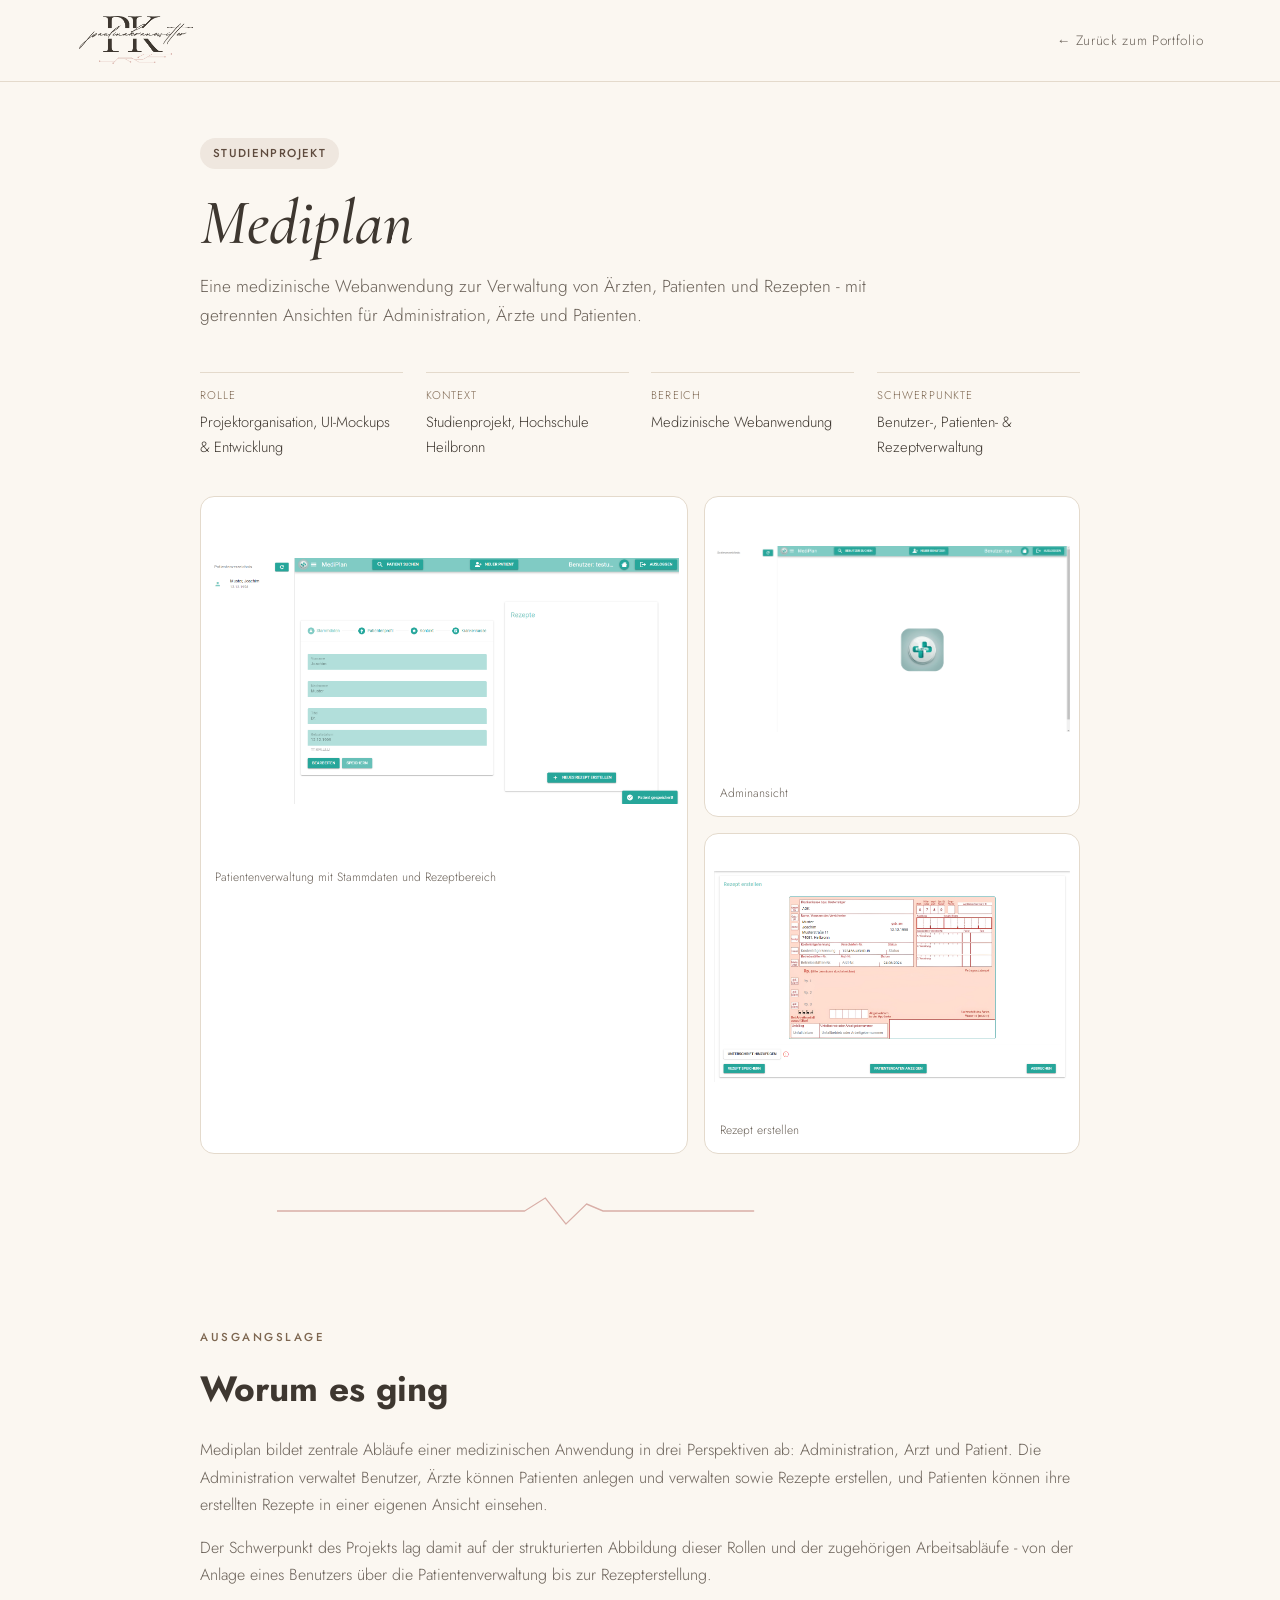
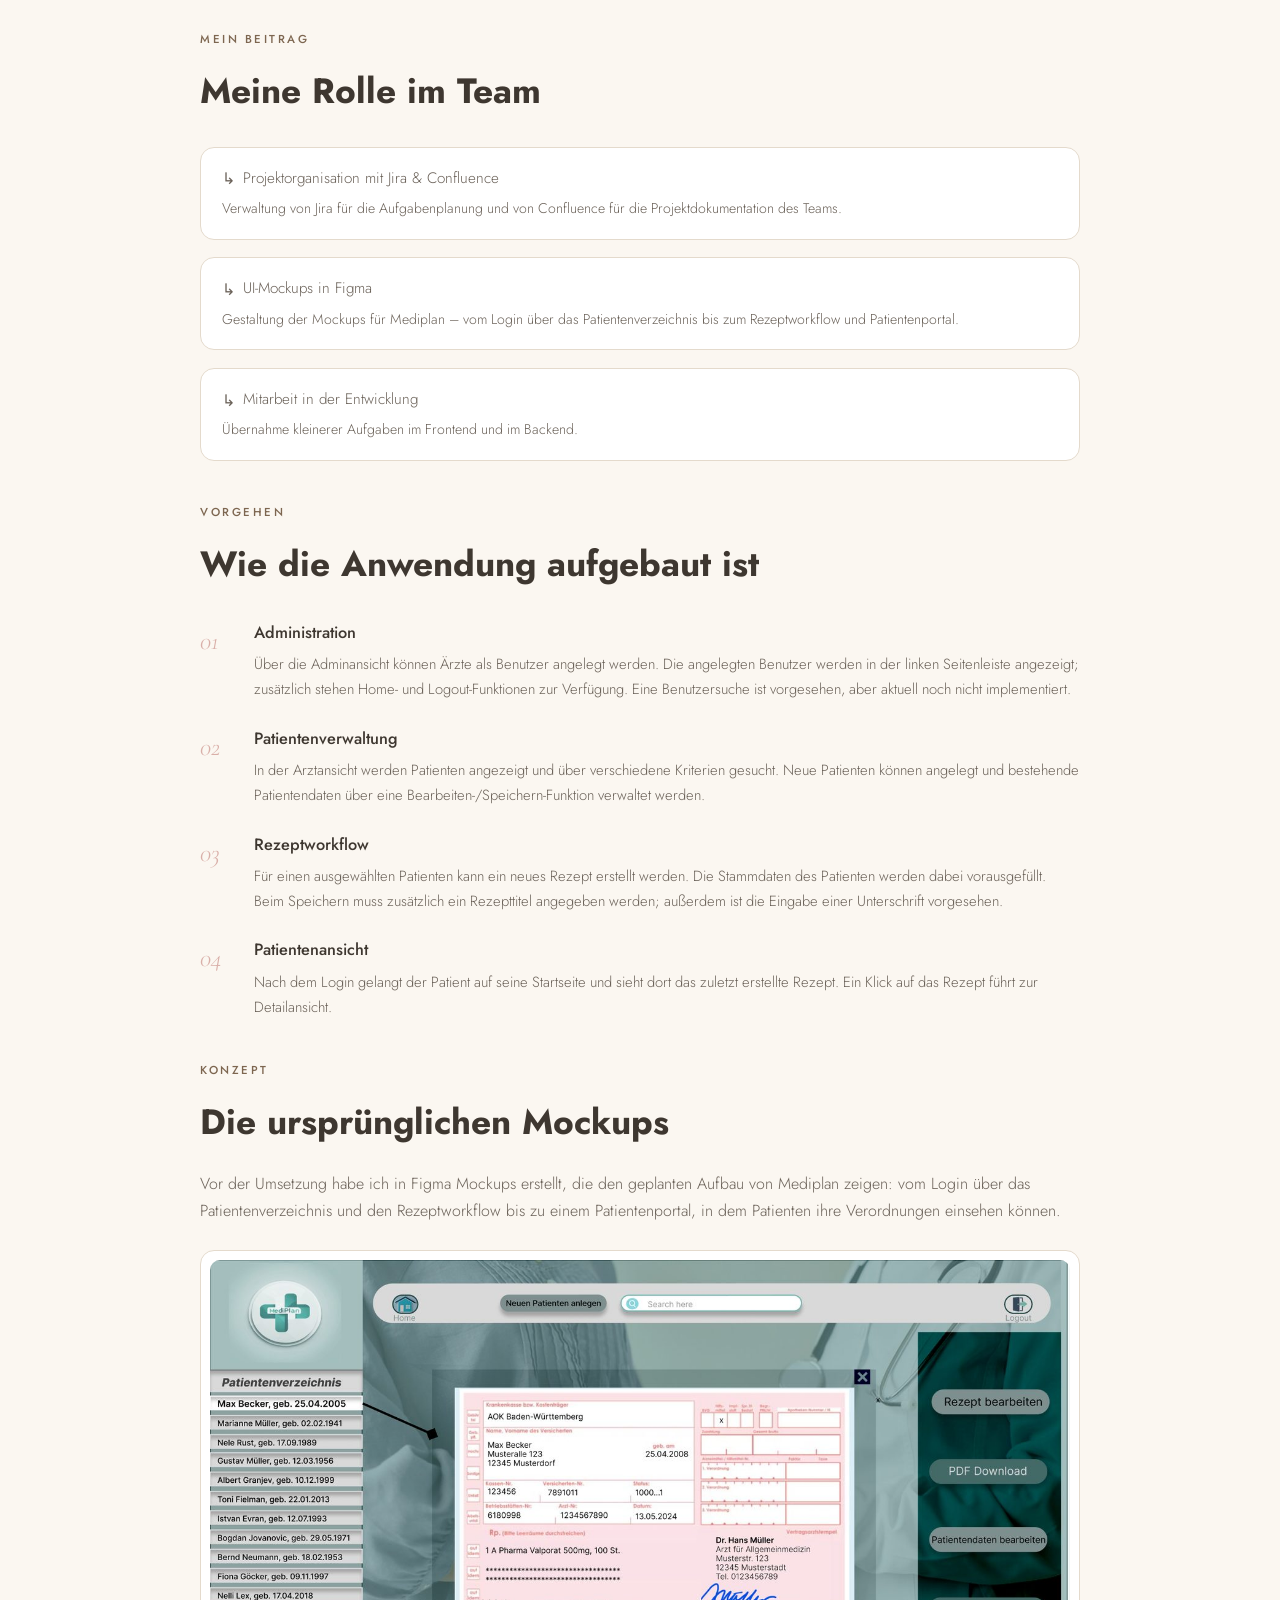
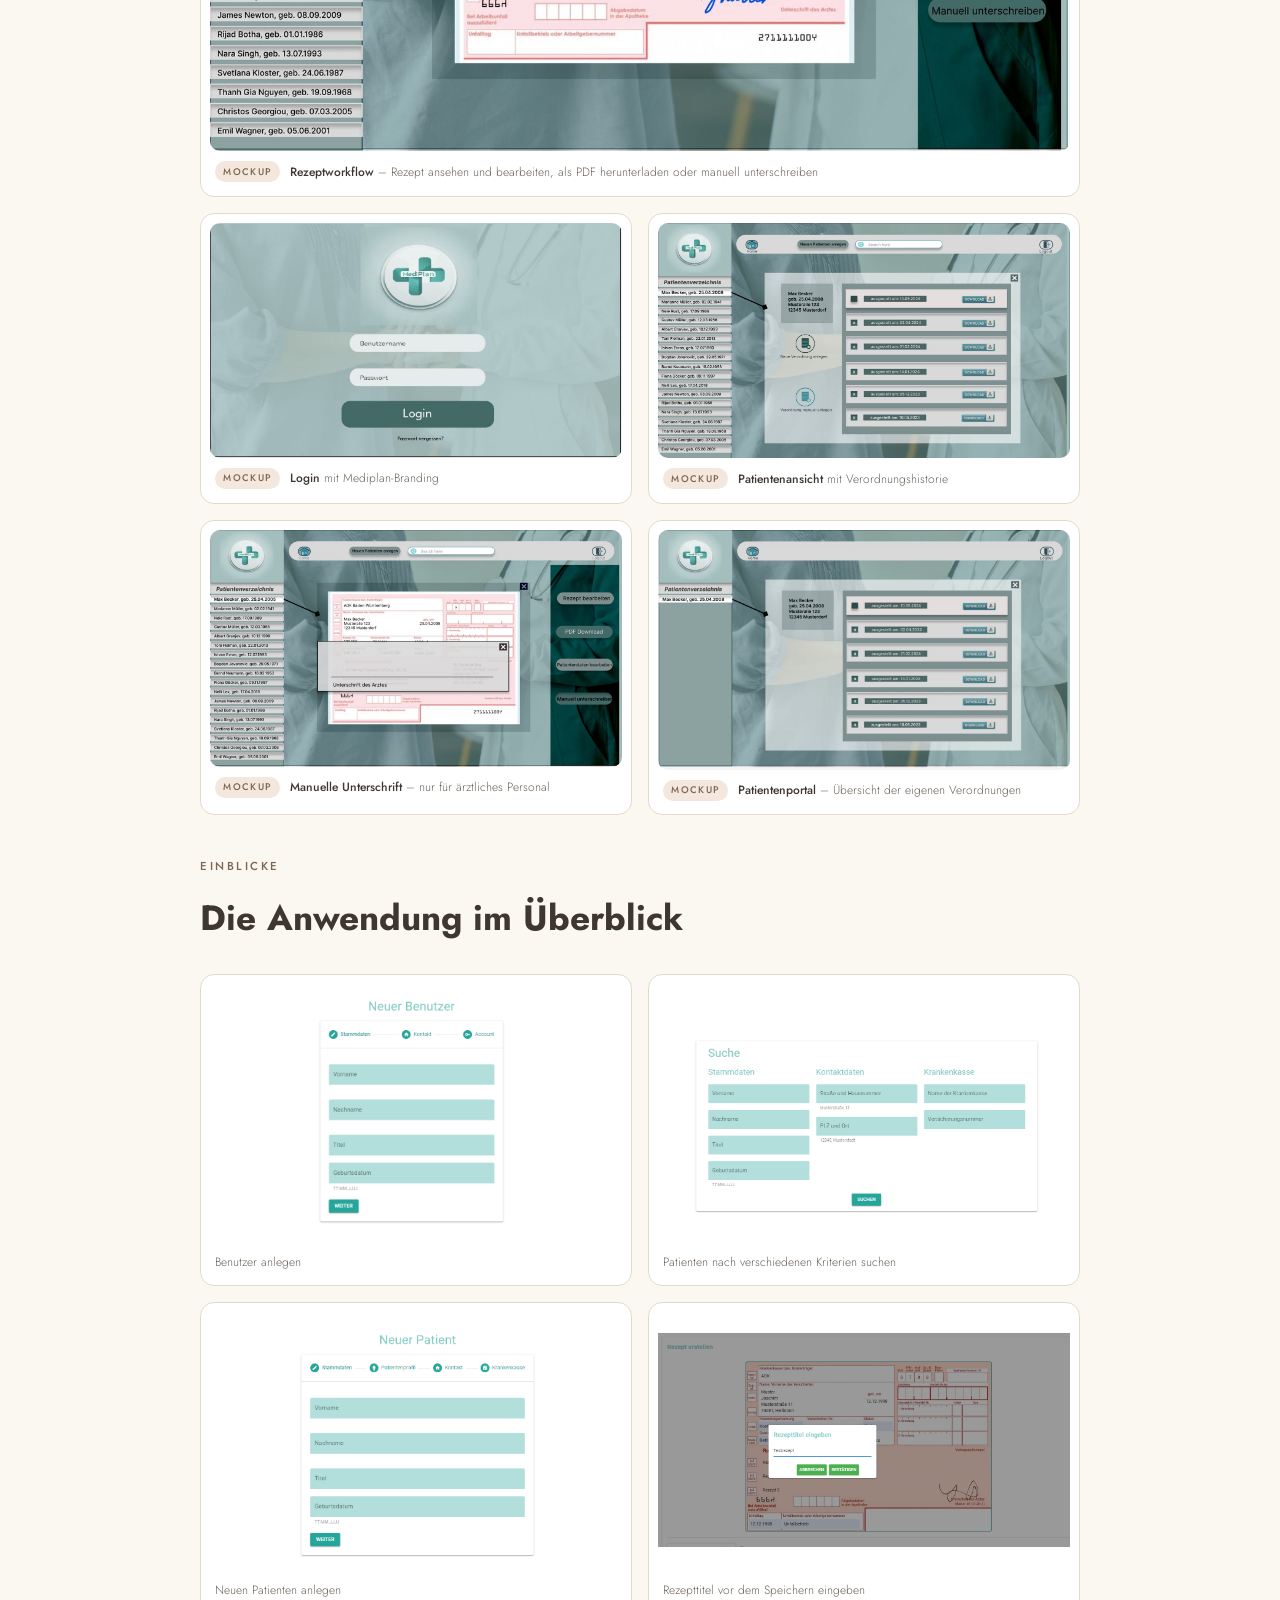
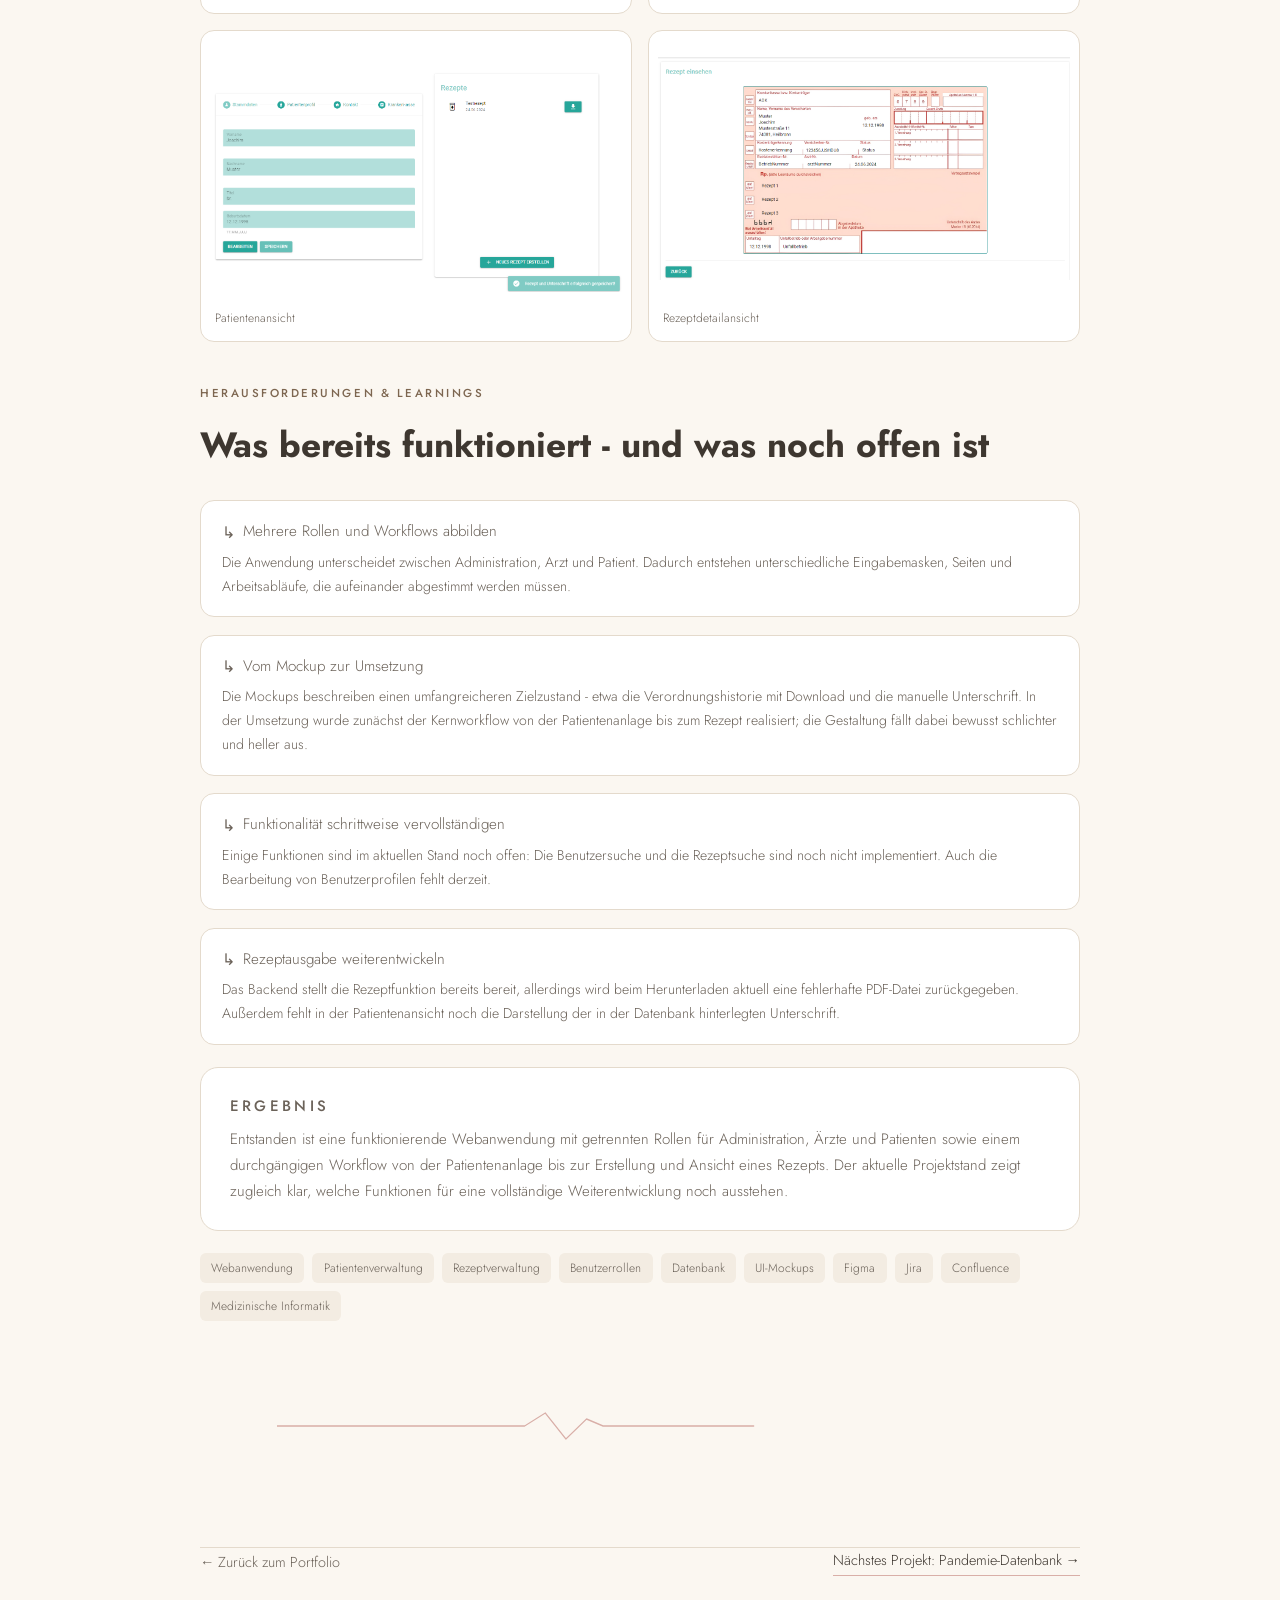
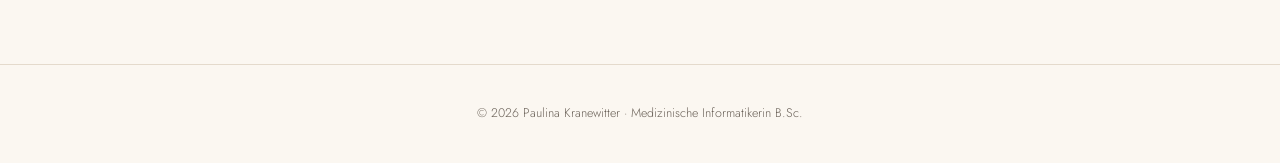
==== commit 95aaa4e3: "Add files via upload" ====
--- a/mediplan.html
+++ b/mediplan.html
@@ -3,151 +3,133 @@
 <head>
 <meta charset="UTF-8">
 <meta name="viewport" content="width=device-width, initial-scale=1.0">
-<title>Pandemie-Manöverstudie — Paulina Kranewitter</title>
+<title>Mediplan — Paulina Kranewitter</title>
 <link rel="preconnect" href="https://fonts.googleapis.com">
 <link rel="preconnect" href="https://fonts.gstatic.com" crossorigin>
 <link href="https://fonts.googleapis.com/css2?family=Cormorant+Garamond:ital,wght@0,400;0,500;1,400;1,500;1,600&family=Jost:wght@300;400;500;600&display=swap" rel="stylesheet">
 <style>
-  :root{
-    --cream:#FBF7F1; --cream-deep:#F3ECE2; --card:#FFFFFF;
-    --rose:#E7C9C3; --rose-deep:#D9AFA8; --mocha:#5E4A3D; --cognac:#83563A; --berry:#8A4560;
-    --taupe:#7D6650; --ink:#3E3730; --ink-soft:#6B6259; --line:#E4DACC; --radius:18px;
-  }
-  *{box-sizing:border-box;}
-  html{scroll-behavior:smooth;}
-  @media (prefers-reduced-motion: reduce){ *{animation-duration:0.001ms !important; transition-duration:0.001ms !important;} }
-  body{margin:0; background:var(--cream); color:var(--ink); font-family:'Jost',sans-serif; font-weight:300; line-height:1.7; -webkit-font-smoothing:antialiased;}
-  .display{font-family:'Cormorant Garamond',serif; font-style:italic; font-weight:500; color:var(--ink);}
-  .eyebrow{font-family:'Jost',sans-serif; font-size:0.72rem; letter-spacing:0.22em; text-transform:uppercase; color:var(--taupe); font-weight:500;}
-  a{color:inherit;}
-
-  nav{position:sticky; top:0; z-index:50; display:flex; justify-content:space-between; align-items:center;
-    padding:0.9rem clamp(1.5rem,6vw,5rem); background:rgba(251,247,241,0.86); backdrop-filter:blur(10px); border-bottom:1px solid var(--line);}
-  /* Logo statt PK-Badge – wie auf Startseite, Mediplan und Medivo */
-  .brand{display:block; border-radius:6px; transition:transform .25s ease;}
-  .brand img{display:block; height:52px; width:auto;}
-  .brand:hover{transform:translateY(-1px) scale(1.03);}
-  .back-link{font-size:0.85rem; letter-spacing:0.05em; text-decoration:none; color:var(--ink-soft); display:flex; align-items:center; gap:0.4rem;}
-  .back-link:hover{color:var(--ink);}
-  .back-link:focus-visible, a:focus-visible{outline:2px solid var(--berry); outline-offset:3px; border-radius:3px;}
-
-  section{padding:clamp(3rem,7vw,5.5rem) clamp(1.5rem,6vw,5rem);}
-  .wrap{max-width:880px; margin:0 auto;}
-
-  .pulse-wrap{max-width:880px; margin:0 auto; padding:0 clamp(1.5rem,6vw,5rem);}
-  .pulse-line{width:100%; height:34px; display:block;}
-  .pulse-path{fill:none; stroke:var(--rose-deep); stroke-width:1.4; stroke-linecap:round; stroke-linejoin:round;
-    stroke-dasharray:600; stroke-dashoffset:600;}
-  .pulse-line.in-view .pulse-path{animation:draw 1.6s ease forwards;}
-  @keyframes draw{to{stroke-dashoffset:0;}}
-
-  .p-hero{padding-top:3.5rem; padding-bottom:2.5rem;}
-  .status{display:inline-block; font-size:0.72rem; letter-spacing:0.12em; text-transform:uppercase; padding:0.35rem 0.8rem; border-radius:999px; font-weight:500; margin-bottom:1.2rem;}
-  .status.thesis{background:#F4E7DD; color:var(--cognac);}
-  .p-hero h1{font-size:clamp(2.6rem,6vw,4rem); margin:0 0 0.9rem 0; line-height:1.08;}
-  .p-hero .sub{color:var(--ink-soft); font-size:1.08rem; max-width:680px; margin:0;}
-  .grade-note{display:inline-flex; align-items:center; gap:0.5rem; background:#F4E7DD; color:var(--cognac); padding:0.4rem 0.9rem; border-radius:999px; font-size:0.8rem; margin-top:1.2rem;}
-
-  .meta-grid{display:grid; grid-template-columns:repeat(4,1fr); gap:1.4rem; margin-top:2.6rem;}
-  @media (max-width:700px){.meta-grid{grid-template-columns:repeat(2,1fr);}}
-  .meta-block{border-top:1px solid var(--line); padding-top:0.8rem;}
-  .meta-block .k{font-size:0.7rem; letter-spacing:0.1em; text-transform:uppercase; color:var(--taupe); margin-bottom:0.35rem;}
-  .meta-block .v{font-size:0.92rem; color:var(--ink);}
-
-  h2.section-title{font-size:clamp(1.7rem,3vw,2.2rem); margin:0 0 1.1rem 0;}
-  .body-text p{color:var(--ink-soft); margin:0 0 1rem 0;}
-
-  .callout{background:var(--card); border:1px solid var(--line); border-radius:var(--radius); padding:1.6rem 1.8rem; margin-top:1.4rem;}
-  .callout .eyebrow{margin:0 0 0.5rem;}
-  .callout p{margin:0; color:var(--ink-soft); font-size:0.94rem;}
-
-  .steps{display:flex; flex-direction:column; gap:1.4rem; margin-top:1.6rem;}
-  .step{display:grid; grid-template-columns:auto 1fr; gap:1.2rem; align-items:start;}
-  .step .n{font-family:'Cormorant Garamond',serif; font-style:italic; font-size:1.6rem; color:var(--rose-deep); width:2.2rem;}
-  .step h4{margin:0 0 0.35rem 0; font-size:1.02rem; font-weight:500;}
-  .step p{margin:0; color:var(--ink-soft); font-size:0.92rem;}
-
-  /* Kategorien als Chips statt Textausschnitt-Bild */
-  .cat-row{display:flex; flex-wrap:wrap; gap:0.45rem; margin-top:0.75rem;}
-  .cat{font-family:ui-monospace,SFMono-Regular,Menlo,Consolas,monospace; font-size:0.72rem; letter-spacing:0.02em;
-    color:var(--ink); background:var(--card); border:1px solid var(--line); padding:0.25rem 0.6rem; border-radius:6px;}
-
-  .tag-row{display:flex; flex-wrap:wrap; gap:0.5rem; margin-top:1.4rem;}
-  .tag{font-size:0.75rem; color:var(--ink-soft); background:var(--cream-deep); padding:0.3rem 0.7rem; border-radius:6px;}
-
-  /* ---------- Screenshots ---------- */
-  .shot{margin:0; background:var(--card); border:1px solid var(--line); border-radius:14px; padding:0.55rem; overflow:hidden;}
-  .shot img{width:100%; height:auto; display:block; border-radius:10px; background:#fff; cursor:zoom-in;}
-  .shot figcaption{font-size:0.75rem; color:var(--ink-soft); padding:0.65rem 0.35rem 0.25rem;}
-  .shot figcaption strong{font-weight:500; color:var(--ink);}
-  .shot.hero-shot{margin-top:2.2rem;}
-  .shot.spaced{margin-top:1.8rem;}
-  /* ER-Diagramm ist hochformatig: zentriert und schmaler, damit es nicht die Seite füllt */
-  .shot.portrait{max-width:560px; margin:1.8rem auto 0;}
-
-  /* ---------- SQL-Codeblock ---------- */
-  .code{margin:1.4rem 0 0; background:var(--ink); color:#EDE5DA; border-radius:var(--radius); overflow:hidden;}
-  .code-head{display:flex; justify-content:space-between; align-items:center; padding:0.7rem 1.2rem; border-bottom:1px solid rgba(251,247,241,.12);
-    font-size:0.68rem; letter-spacing:0.16em; text-transform:uppercase; color:var(--rose);}
-  .code-head span:last-child{color:rgba(251,247,241,.5); letter-spacing:0.08em;}
-  .code pre{margin:0; padding:1.1rem 1.2rem 1.3rem; overflow-x:auto; font-family:ui-monospace,SFMono-Regular,Menlo,Consolas,monospace; font-size:0.8rem; line-height:1.65;}
-  .code .kw{color:var(--rose);}
-  .code .str{color:#D8C3A5;}
-  .code .num{color:#B7C6AE;}
-
-  .challenge-list{display:flex; flex-direction:column; gap:1.1rem; margin-top:1.6rem;}
-  .challenge{background:var(--card); border:1px solid var(--line); border-radius:14px; padding:1.1rem 1.3rem;}
-  .challenge .h{font-size:0.95rem; margin:0 0 0.3rem 0; display:flex; align-items:center; gap:0.5rem; font-weight:500;}
-  .challenge .h .ic{font-size:1rem; color:var(--rose-deep);}
-  .challenge p{margin:0; color:var(--ink-soft); font-size:0.88rem;}
-
-  .next-project{display:flex; justify-content:space-between; align-items:center; flex-wrap:wrap; gap:1rem;
-    border-top:1px solid var(--line); margin-top:1rem;}
-  .next-project a{text-decoration:none; font-size:0.9rem;}
-  .next-project .to-portfolio{color:var(--ink-soft);}
-  .next-project .to-next{color:var(--ink); border-bottom:1px solid var(--rose-deep); padding-bottom:2px;}
-
-  footer{text-align:center; padding:2.4rem 1.5rem; color:var(--ink-soft); font-size:0.78rem; border-top:1px solid var(--line);}
-
-  /* ---------- Lightbox ---------- */
-  .lightbox{border:none; padding:0; background:transparent; max-width:min(1200px,94vw); max-height:92vh; overflow:visible;}
-  .lightbox::backdrop{background:rgba(62,55,48,.78); backdrop-filter:blur(4px);}
-  .lightbox img{display:block; max-width:100%; max-height:82vh; width:auto; height:auto; margin:0 auto; border-radius:12px; background:#fff; box-shadow:0 30px 60px -20px rgba(0,0,0,.5);}
-  .lightbox p{color:var(--cream); text-align:center; font-size:.85rem; margin:.8rem 0 0;}
-  .lightbox .close{position:absolute; top:-2.6rem; right:0; background:none; border:1px solid rgba(251,247,241,.5); color:var(--cream); border-radius:999px; width:2.1rem; height:2.1rem; font-size:1.1rem; line-height:1; cursor:pointer;}
-  .lightbox .close:focus-visible{outline:2px solid var(--cream); outline-offset:2px;}
-
-  @media (max-width:700px){
-    .shot{padding:0.4rem;}
-    .code pre{font-size:0.74rem;}
-  }
+:root{
+  --cream:#FBF7F1; --cream-deep:#F3ECE2; --card:#FFFFFF;
+  --rose:#E7C9C3; --rose-deep:#D9AFA8; --mocha:#5E4A3D; --cognac:#83563A; --berry:#8A4560;
+  --taupe:#7D6650; --ink:#3E3730; --ink-soft:#6B6259; --line:#E4DACC; --radius:18px;
+}
+*{box-sizing:border-box}
+html{scroll-behavior:smooth}
+@media (prefers-reduced-motion:reduce){*{animation-duration:.001ms!important;transition-duration:.001ms!important}}
+body{margin:0;background:var(--cream);color:var(--ink);font-family:'Jost',sans-serif;font-weight:300;line-height:1.7;-webkit-font-smoothing:antialiased}
+.display{font-family:'Cormorant Garamond',serif;font-style:italic;font-weight:500;color:var(--ink)}
+.eyebrow{font-family:'Jost',sans-serif;font-size:.72rem;letter-spacing:.22em;text-transform:uppercase;color:var(--taupe);font-weight:500}
+a{color:inherit}
+nav{position:sticky;top:0;z-index:50;display:flex;justify-content:space-between;align-items:center;padding:.9rem clamp(1.5rem,6vw,5rem);background:rgba(251,247,241,.86);backdrop-filter:blur(10px);border-bottom:1px solid var(--line)}
+/* Logo statt PK-Badge – wie auf der Startseite */
+.brand{display:block;border-radius:6px;transition:transform .25s ease}
+.brand img{display:block;height:52px;width:auto}
+.brand:hover{transform:translateY(-1px) scale(1.03)}
+.back-link{font-size:.85rem;letter-spacing:.05em;text-decoration:none;color:var(--ink-soft);display:flex;align-items:center;gap:.4rem}
+.back-link:hover{color:var(--ink)}
+.back-link:focus-visible,a:focus-visible{outline:2px solid var(--berry);outline-offset:3px;border-radius:3px}
+section{padding:clamp(3rem,7vw,5.5rem) clamp(1.5rem,6vw,5rem)}
+.wrap{max-width:880px;margin:0 auto}
+.pulse-wrap{max-width:880px;margin:0 auto;padding:0 clamp(1.5rem,6vw,5rem)}
+.pulse-line{width:100%;height:34px;display:block}
+.pulse-path{fill:none;stroke:var(--rose-deep);stroke-width:1.4;stroke-linecap:round;stroke-linejoin:round;stroke-dasharray:600;stroke-dashoffset:600}
+.pulse-line.in-view .pulse-path{animation:draw 1.6s ease forwards}
+@keyframes draw{to{stroke-dashoffset:0}}
+.p-hero{padding-top:3.5rem;padding-bottom:2.5rem}
+.status{display:inline-block;font-size:.72rem;letter-spacing:.12em;text-transform:uppercase;padding:.35rem .8rem;border-radius:999px;font-weight:500;margin-bottom:1.2rem}
+.status.done{background:#EFE7DF;color:var(--mocha)}
+.p-hero h1{font-size:clamp(2.6rem,6vw,4rem);margin:0 0 .9rem;line-height:1.08}
+.p-hero .sub{color:var(--ink-soft);font-size:1.08rem;max-width:700px;margin:0}
+.meta-grid{display:grid;grid-template-columns:repeat(4,1fr);gap:1.4rem;margin-top:2.6rem}
+@media(max-width:700px){.meta-grid{grid-template-columns:repeat(2,1fr)}}
+.meta-block{border-top:1px solid var(--line);padding-top:.8rem}
+.meta-block .k{font-size:.7rem;letter-spacing:.1em;text-transform:uppercase;color:var(--taupe);margin-bottom:.35rem}
+.meta-block .v{font-size:.92rem;color:var(--ink)}
+h2.section-title{font-size:clamp(1.7rem,3vw,2.2rem);margin:0 0 1.1rem}
+.body-text p{color:var(--ink-soft);margin:0 0 1rem}
+.callout{background:var(--card);border:1px solid var(--line);border-radius:var(--radius);padding:1.6rem 1.8rem;margin-top:1.4rem}
+.callout .eyebrow{margin-bottom:.5rem}
+.callout p{margin:0;color:var(--ink-soft);font-size:.94rem}
+.steps{display:flex;flex-direction:column;gap:1.4rem;margin-top:1.6rem}
+.step{display:grid;grid-template-columns:auto 1fr;gap:1.2rem;align-items:start}
+.step .n{font-family:'Cormorant Garamond',serif;font-style:italic;font-size:1.6rem;color:var(--rose-deep);width:2.2rem}
+.step h4{margin:0 0 .35rem;font-size:1.02rem;font-weight:500}
+.step p{margin:0;color:var(--ink-soft);font-size:.92rem}
+.tag-row{display:flex;flex-wrap:wrap;gap:.5rem;margin-top:1.4rem}
+.tag{font-size:.75rem;color:var(--ink-soft);background:var(--cream-deep);padding:.3rem .7rem;border-radius:6px}
+.hero-shots{display:grid;grid-template-columns:1.3fr 1fr;gap:1rem;margin-top:2.2rem}
+.hero-shots .shot:first-child{grid-row:span 2}
+@media(max-width:700px){.hero-shots{grid-template-columns:1fr}.hero-shots .shot:first-child{grid-row:auto}}
+.shot{margin:0;background:var(--card);border:1px solid var(--line);border-radius:14px;padding:.55rem;overflow:hidden}
+.shot img{width:100%;display:block;aspect-ratio:4/3;object-fit:contain;background:#fff;border-radius:10px;cursor:zoom-in}
+.shot figcaption{font-size:.75rem;color:var(--ink-soft);padding:.65rem .35rem .25rem}
+.gallery{display:grid;grid-template-columns:repeat(2,1fr);gap:1rem;margin-top:1.6rem}
+@media(max-width:700px){.gallery{grid-template-columns:1fr}}
+.gallery .shot img{aspect-ratio:16/10}
+
+/* ---------- Mockups (ursprüngliches Konzept) ---------- */
+.mockups{display:grid;grid-template-columns:repeat(2,1fr);gap:1rem;margin-top:1.6rem}
+.mockups .featured{grid-column:1 / -1}
+@media(max-width:700px){.mockups{grid-template-columns:1fr}}
+.mockups .shot img{aspect-ratio:auto;height:auto;object-fit:cover;background:var(--cream-deep)}
+.mockups figcaption{display:flex;gap:.6rem;align-items:baseline}
+.mockups figcaption strong{font-weight:500;color:var(--ink)}
+.badge-mockup{flex-shrink:0;font-size:.6rem;letter-spacing:.14em;text-transform:uppercase;font-weight:500;color:var(--taupe);background:#F3E7DE;padding:.15rem .5rem;border-radius:999px;position:relative;top:-1px}
+.mockup-note{font-size:.8rem;color:var(--ink-soft);margin:1rem 0 0;font-style:italic}
+
+.challenge-list{display:flex;flex-direction:column;gap:1.1rem;margin-top:1.6rem}
+.challenge{background:var(--card);border:1px solid var(--line);border-radius:14px;padding:1.1rem 1.3rem}
+.challenge .h{font-size:.95rem;margin:0 0 .3rem;display:flex;align-items:center;gap:.5rem}
+.challenge .h .ic{font-size:1rem}
+.challenge p{margin:0;color:var(--ink-soft);font-size:.88rem}
+.next-project{display:flex;justify-content:space-between;align-items:center;flex-wrap:wrap;gap:1rem;border-top:1px solid var(--line);margin-top:1rem}
+.next-project a{text-decoration:none;font-size:.9rem}
+.next-project .to-portfolio{color:var(--ink-soft)}
+.next-project .to-next{color:var(--ink);border-bottom:1px solid var(--rose-deep);padding-bottom:2px}
+footer{text-align:center;padding:2.4rem 1.5rem;color:var(--ink-soft);font-size:.78rem;border-top:1px solid var(--line)}
+
+/* ---------- Lightbox: Klick auf ein Bild vergrößert es ---------- */
+.lightbox{border:none;padding:0;background:transparent;max-width:min(1200px,94vw);max-height:92vh;overflow:visible}
+.lightbox::backdrop{background:rgba(62,55,48,.78);backdrop-filter:blur(4px)}
+.lightbox img{display:block;max-width:100%;max-height:82vh;width:auto;height:auto;margin:0 auto;border-radius:12px;background:#fff;box-shadow:0 30px 60px -20px rgba(0,0,0,.5)}
+.lightbox p{color:var(--cream);text-align:center;font-size:.85rem;margin:.8rem 0 0}
+.lightbox .close{position:absolute;top:-2.6rem;right:0;background:none;border:1px solid rgba(251,247,241,.5);color:var(--cream);border-radius:999px;width:2.1rem;height:2.1rem;font-size:1.1rem;line-height:1;cursor:pointer}
+.lightbox .close:focus-visible{outline:2px solid var(--cream);outline-offset:2px}
 </style>
 </head>
 <body>
-
 <nav>
-  <a class="brand" href="portfolio.html"><img src="assets/logo.png" alt="Paulina Kranewitter – zur Startseite" width="118" height="52"></a>
+  <a class="brand" href="portfolio.html"><img src="assets/logo.png" alt="Paulina Kranewitter - zur Startseite" width="118" height="52"></a>
   <a class="back-link" href="portfolio.html#projects">← Zurück zum Portfolio</a>
 </nav>
 
 <section class="p-hero">
   <div class="wrap">
-    <span class="status thesis">Bachelorarbeit</span>
-    <h1 class="display">Pandemie-Manöverstudie</h1>
-    <p class="sub">Konzept für eine Manöverstudie zur Simulation einer Pandemie für Entscheider im Gesundheitswesen - mit einer strukturierten Datenbasis für entscheidungsorientierte Analysen und simulationsgestützte Szenarien.</p>
-    <div class="grade-note">Abschlussnote: 1,3</div>
+    <span class="status done">Studienprojekt</span>
+    <h1 class="display">Mediplan</h1>
+    <p class="sub">Eine medizinische Webanwendung zur Verwaltung von Ärzten, Patienten und Rezepten - mit getrennten Ansichten für Administration, Ärzte und Patienten.</p>
 
     <div class="meta-grid">
-      <div class="meta-block"><div class="k">Rolle</div><div class="v">Konzeption, Datenmodellierung &amp; Umsetzung</div></div>
-      <div class="meta-block"><div class="k">Kontext</div><div class="v">Bachelorarbeit · Hochschule Heilbronn</div></div>
-      <div class="meta-block"><div class="k">Zielgruppe</div><div class="v">Entscheider &amp; Krisenteams im Gesundheitswesen</div></div>
-      <div class="meta-block"><div class="k">Technologien</div><div class="v">PostgreSQL · SQL · Datenmodellierung</div></div>
-    </div>
-
-    <figure class="shot hero-shot">
-      <img src="assets/ba-berichte.webp" alt="Tabelle report in pgAdmin mit erfassten Berichten von WHO, Reuters, RKI, ECDC und Tagesschau aus der Frühphase der Pandemie" width="1272" height="470">
-      <figcaption><strong>Datenbasis</strong> - erfasste Berichte aus WHO, RKI, ECDC und Medien in PostgreSQL</figcaption>
-    </figure>
+      <div class="meta-block"><div class="k">Rolle</div><div class="v">Projektorganisation, UI-Mockups &amp; Entwicklung</div></div>
+      <div class="meta-block"><div class="k">Kontext</div><div class="v">Studienprojekt, Hochschule Heilbronn</div></div>
+      <div class="meta-block"><div class="k">Bereich</div><div class="v">Medizinische Webanwendung</div></div>
+      <div class="meta-block"><div class="k">Schwerpunkte</div><div class="v">Benutzer-, Patienten- &amp; Rezeptverwaltung</div></div>
+    </div>
+
+    <div class="hero-shots">
+      <figure class="shot">
+        <img src="assets/mediplan-7.png" alt="Mediplan Patientenverwaltung">
+        <figcaption>Patientenverwaltung mit Stammdaten und Rezeptbereich</figcaption>
+      </figure>
+      <figure class="shot">
+        <img src="assets/mediplan-1.png" alt="Mediplan Adminansicht">
+        <figcaption>Adminansicht</figcaption>
+      </figure>
+      <figure class="shot">
+        <img src="assets/mediplan-8.png" alt="Mediplan Rezept erstellen">
+        <figcaption>Rezept erstellen</figcaption>
+      </figure>
+    </div>
   </div>
 </section>
 
@@ -155,20 +137,130 @@
   <path class="pulse-path" d="M0,17 L300,17 L325,4 L350,30 L375,10 L395,17 L880,17"/>
 </svg></div>
 
-<!-- AUSGANGSLAGE -->
 <section>
   <div class="wrap">
     <p class="eyebrow">Ausgangslage</p>
     <h2 class="section-title">Worum es ging</h2>
     <div class="body-text">
-      <p>Pandemien stellen Entscheidungsträger im Gesundheitswesen vor komplexe und dynamische Situationen. Informationen entstehen aus unterschiedlichen Quellen, verändern sich im Zeitverlauf und unterscheiden sich hinsichtlich Detailgrad, Aussagekraft und Unsicherheit.</p>
-      <p>Ziel meiner Bachelorarbeit war deshalb die Konzeption einer Manöverstudie, mit der Entscheidungssituationen während einer Pandemie simuliert und für die Ausbildung beziehungsweise Vorbereitung von Entscheidern nutzbar gemacht werden können.</p>
-      <p>Eine zentrale Grundlage dafür bildet eine strukturierte Datenbank, in der reale Informationen zum COVID-19-Pandemiegeschehen systematisch erfasst, kategorisiert und hinsichtlich ihrer Entscheidungsrelevanz beschrieben werden.</p>
+      <p>Mediplan bildet zentrale Abläufe einer medizinischen Anwendung in drei Perspektiven ab: Administration, Arzt und Patient. Die Administration verwaltet Benutzer, Ärzte können Patienten anlegen und verwalten sowie Rezepte erstellen, und Patienten können ihre erstellten Rezepte in einer eigenen Ansicht einsehen.</p>
+      <p>Der Schwerpunkt des Projekts lag damit auf der strukturierten Abbildung dieser Rollen und der zugehörigen Arbeitsabläufe - von der Anlage eines Benutzers über die Patientenverwaltung bis zur Rezept­erstellung.</p>
+    </div>
+
+    <p class="eyebrow" style="margin-top:2.6rem;">Mein Beitrag</p>
+    <h2 class="section-title">Meine Rolle im Team</h2>
+    <div class="challenge-list">
+      <div class="challenge">
+        <p class="h"><span class="ic">↳</span> Projektorganisation mit Jira &amp; Confluence</p>
+        <p>Verwaltung von Jira für die Aufgabenplanung und von Confluence für die Projektdokumentation des Teams.</p>
+      </div>
+      <div class="challenge">
+        <p class="h"><span class="ic">↳</span> UI-Mockups in Figma</p>
+        <p>Gestaltung der Mockups für Mediplan – vom Login über das Patientenverzeichnis bis zum Rezeptworkflow und Patientenportal.</p>
+      </div>
+      <div class="challenge">
+        <p class="h"><span class="ic">↳</span> Mitarbeit in der Entwicklung</p>
+        <p>Übernahme kleinerer Aufgaben im Frontend und im Backend.</p>
+      </div>
+    </div>
+
+    <p class="eyebrow" style="margin-top:2.6rem;">Vorgehen</p>
+    <h2 class="section-title">Wie die Anwendung aufgebaut ist</h2>
+    <div class="steps">
+      <div class="step">
+        <span class="n">01</span>
+        <div><h4>Administration</h4><p>Über die Adminansicht können Ärzte als Benutzer angelegt werden. Die angelegten Benutzer werden in der linken Seitenleiste angezeigt; zusätzlich stehen Home- und Logout-Funktionen zur Verfügung. Eine Benutzersuche ist vorgesehen, aber aktuell noch nicht implementiert.</p></div>
+      </div>
+      <div class="step">
+        <span class="n">02</span>
+        <div><h4>Patientenverwaltung</h4><p>In der Arztansicht werden Patienten angezeigt und über verschiedene Kriterien gesucht. Neue Patienten können angelegt und bestehende Patientendaten über eine Bearbeiten-/Speichern-Funktion verwaltet werden.</p></div>
+      </div>
+      <div class="step">
+        <span class="n">03</span>
+        <div><h4>Rezeptworkflow</h4><p>Für einen ausgewählten Patienten kann ein neues Rezept erstellt werden. Die Stammdaten des Patienten werden dabei vorausgefüllt. Beim Speichern muss zusätzlich ein Rezepttitel angegeben werden; außerdem ist die Eingabe einer Unterschrift vorgesehen.</p></div>
+      </div>
+      <div class="step">
+        <span class="n">04</span>
+        <div><h4>Patientenansicht</h4><p>Nach dem Login gelangt der Patient auf seine Startseite und sieht dort das zuletzt erstellte Rezept. Ein Klick auf das Rezept führt zur Detailansicht.</p></div>
+      </div>
+    </div>
+
+    <!-- NEU: Ursprüngliche Mockups -->
+    <p class="eyebrow" style="margin-top:2.6rem;">Konzept</p>
+    <h2 class="section-title">Die ursprünglichen Mockups</h2>
+    <div class="body-text">
+      <p>Vor der Umsetzung habe ich in Figma Mockups erstellt, die den geplanten Aufbau von Mediplan zeigen: vom Login über das Patientenverzeichnis und den Rezeptworkflow bis zu einem Patientenportal, in dem Patienten ihre Verordnungen einsehen können.</p>
+    </div>
+    <div class="mockups">
+      <figure class="shot featured">
+        <img src="assets/mediplan-mockup-rezept.jpg" alt="Mockup: Rezeptansicht mit Seitenleiste für Rezept bearbeiten, PDF-Download, Patientendaten bearbeiten und manuelle Unterschrift" loading="lazy">
+        <figcaption><span class="badge-mockup">Mockup</span><span><strong>Rezeptworkflow</strong> – Rezept ansehen und bearbeiten, als PDF herunterladen oder manuell unterschreiben</span></figcaption>
+      </figure>
+      <figure class="shot">
+        <img src="assets/mediplan-mockup-login.jpg" alt="Mockup: Login-Seite mit Mediplan-Logo" loading="lazy">
+        <figcaption><span class="badge-mockup">Mockup</span><span><strong>Login</strong> mit Mediplan-Branding</span></figcaption>
+      </figure>
+      <figure class="shot">
+        <img src="assets/mediplan-mockup-patientenansicht.jpg" alt="Mockup: Patientenansicht mit Stammdaten und Liste ausgestellter Verordnungen" loading="lazy">
+        <figcaption><span class="badge-mockup">Mockup</span><span><strong>Patientenansicht</strong> mit Verordnungshistorie</span></figcaption>
+      </figure>
+      <figure class="shot">
+        <img src="assets/mediplan-mockup-unterschrift.jpg" alt="Mockup: Dialog zur manuellen Unterschrift auf dem Rezept" loading="lazy">
+        <figcaption><span class="badge-mockup">Mockup</span><span><strong>Manuelle Unterschrift</strong> – nur für ärztliches Personal</span></figcaption>
+      </figure>
+      <figure class="shot">
+        <img src="assets/mediplan-mockup-portal.jpg" alt="Mockup: Patientenportal mit Übersicht der eigenen Verordnungen" loading="lazy">
+        <figcaption><span class="badge-mockup">Mockup</span><span><strong>Patientenportal</strong> – Übersicht der eigenen Verordnungen</span></figcaption>
+      </figure>
+    </div>
+
+    <p class="eyebrow" style="margin-top:2.6rem;">Einblicke</p>
+    <h2 class="section-title">Die Anwendung im Überblick</h2>
+    <div class="gallery">
+      <figure class="shot"><img src="assets/mediplan-2.png" alt="Maske zum Anlegen eines Benutzers"><figcaption>Benutzer anlegen</figcaption></figure>
+      <figure class="shot"><img src="assets/mediplan-5.png" alt="Patientensuche"><figcaption>Patienten nach verschiedenen Kriterien suchen</figcaption></figure>
+      <figure class="shot"><img src="assets/mediplan-6.png" alt="Maske zum Anlegen eines Patienten"><figcaption>Neuen Patienten anlegen</figcaption></figure>
+      <figure class="shot"><img src="assets/mediplan-9.png" alt="Dialog zur Eingabe des Rezepttitels"><figcaption>Rezepttitel vor dem Speichern eingeben</figcaption></figure>
+      <figure class="shot"><img src="assets/mediplan-10.png" alt="Patientenansicht mit Rezept"><figcaption>Patientenansicht</figcaption></figure>
+      <figure class="shot"><img src="assets/mediplan-12.png" alt="Ansicht eines Rezepts"><figcaption>Rezeptdetailansicht</figcaption></figure>
+    </div>
+
+    <p class="eyebrow" style="margin-top:2.6rem;">Herausforderungen &amp; Learnings</p>
+    <h2 class="section-title">Was bereits funktioniert - und was noch offen ist</h2>
+    <div class="challenge-list">
+      <div class="challenge">
+        <p class="h"><span class="ic">↳</span> Mehrere Rollen und Workflows abbilden</p>
+        <p>Die Anwendung unterscheidet zwischen Administration, Arzt und Patient. Dadurch entstehen unterschiedliche Eingabemasken, Seiten und Arbeitsabläufe, die aufeinander abgestimmt werden müssen.</p>
+      </div>
+      <div class="challenge">
+        <p class="h"><span class="ic">↳</span> Vom Mockup zur Umsetzung</p>
+        <p>Die Mockups beschreiben einen umfangreicheren Zielzustand - etwa die Verordnungshistorie mit Download und die manuelle Unterschrift. In der Umsetzung wurde zunächst der Kernworkflow von der Patientenanlage bis zum Rezept realisiert; die Gestaltung fällt dabei bewusst schlichter und heller aus.</p>
+      </div>
+      <div class="challenge">
+        <p class="h"><span class="ic">↳</span> Funktionalität schrittweise vervollständigen</p>
+        <p>Einige Funktionen sind im aktuellen Stand noch offen: Die Benutzersuche und die Rezeptsuche sind noch nicht implementiert. Auch die Bearbeitung von Benutzerprofilen fehlt derzeit.</p>
+      </div>
+      <div class="challenge">
+        <p class="h"><span class="ic">↳</span> Rezeptausgabe weiterentwickeln</p>
+        <p>Das Backend stellt die Rezeptfunktion bereits bereit, allerdings wird beim Herunterladen aktuell eine fehlerhafte PDF-Datei zurückgegeben. Außerdem fehlt in der Patientenansicht noch die Darstellung der in der Datenbank hinterlegten Unterschrift.</p>
+      </div>
     </div>
 
     <div class="callout">
-      <p class="eyebrow">Datenbasis</p>
-      <p>Für die Datenbasis wurden COVID-19-bezogene Informationen aus unterschiedlichen Quellen strukturiert aufbereitet. Der betrachtete Zeitraum reicht bis zum 31.12.2021.</p>
+      <p class="eyebrow">Ergebnis</p>
+      <p>Entstanden ist eine funktionierende Webanwendung mit getrennten Rollen für Administration, Ärzte und Patienten sowie einem durchgängigen Workflow von der Patientenanlage bis zur Erstellung und Ansicht eines Rezepts. Der aktuelle Projektstand zeigt zugleich klar, welche Funktionen für eine vollständige Weiterentwicklung noch ausstehen.</p>
+    </div>
+
+    <div class="tag-row">
+      <span class="tag">Webanwendung</span>
+      <span class="tag">Patientenverwaltung</span>
+      <span class="tag">Rezeptverwaltung</span>
+      <span class="tag">Benutzerrollen</span>
+      <span class="tag">Datenbank</span>
+      <span class="tag">UI-Mockups</span>
+      <span class="tag">Figma</span>
+      <span class="tag">Jira</span>
+      <span class="tag">Confluence</span>
+      <span class="tag">Medizinische Informatik</span>
     </div>
   </div>
 </section>
@@ -177,171 +269,10 @@
   <path class="pulse-path" d="M0,17 L300,17 L325,4 L350,30 L375,10 L395,17 L880,17"/>
 </svg></div>
 
-<!-- VORGEHEN -->
-<section>
-  <div class="wrap">
-    <p class="eyebrow">Vorgehen</p>
-    <h2 class="section-title">Von der Datenanalyse zum Simulationskonzept</h2>
-
-    <div class="steps">
-      <div class="step">
-        <span class="n">01</span>
-        <div><h4>Recherche &amp; Anforderungsanalyse</h4><p>Analyse wissenschaftlicher und institutioneller Quellen sowie Ableitung relevanter Anforderungen an Informationen, Nutzergruppen und spätere Entscheidungssituationen.</p></div>
-      </div>
-      <div class="step">
-        <span class="n">02</span>
-        <div>
-          <h4>Entwicklung des Kategoriensystems</h4>
-          <p>Entwicklung einer strukturierten Klassifikation für Pandemieinformationen. Berücksichtigt wurden unter anderem Maßnahmen, Warnungen, Falldaten, Situationsbewertungen, Impfungen und Varianten.</p>
-          <div class="cat-row" aria-label="Kategorien im Datenmodell">
-            <span class="cat">CASE_DATA</span>
-            <span class="cat">MEASURE</span>
-            <span class="cat">SITUATION_ASSESSMENT</span>
-            <span class="cat">VACCINATION</span>
-            <span class="cat">VARIANT</span>
-            <span class="cat">WARNING</span>
-          </div>
-        </div>
-      </div>
-      <div class="step">
-        <span class="n">03</span>
-        <div><h4>Relationales Datenmodell</h4><p>Überführung der Anforderungen in eine relationale Datenbankstruktur. Informationen werden dabei unter anderem mit Quelle, Kategorie, Pandemiephase, Wissensstatus und Stakeholder-Ebene verknüpft.</p></div>
-      </div>
-      <div class="step">
-        <span class="n">04</span>
-        <div><h4>Entscheidungsorientierte Beschreibung</h4><p>Ergänzung der Datensätze um Merkmale wie Detailgrad, Entscheidungsrelevanz, Informationsdichte und Unsicherheitsniveau, um eine spätere Auswahl und Aufbereitung für Entscheidungssituationen zu ermöglichen.</p></div>
-      </div>
-      <div class="step">
-        <span class="n">05</span>
-        <div><h4>Konzept der Manöverstudie</h4><p>Verknüpfung der strukturierten Datenbasis mit einem simulationsorientierten Szenario, in dem Entscheider mit zeitlich aufeinanderfolgenden Informationen konfrontiert werden und darauf basierend Entscheidungen treffen können.</p></div>
-      </div>
-    </div>
-
-    <figure class="shot spaced">
-      <img src="assets/ba-bewertungsmerkmale.webp" alt="Datensätze mit Datum, Detailgrad, Entscheidungsrelevanz, Informationsdichte, Unsicherheitsniveau, Fremdschlüsseln und Quell-URL" width="1262" height="498" loading="lazy">
-      <figcaption><strong>Entscheidungsorientierte Merkmale</strong> - jeder Bericht mit Detailgrad, Relevanz, Informationsdichte und Unsicherheit</figcaption>
-    </figure>
-  </div>
-</section>
-
-<div class="pulse-wrap"><svg class="pulse-line" viewBox="0 0 880 34" preserveAspectRatio="none">
-  <path class="pulse-path" d="M0,17 L300,17 L325,4 L350,30 L375,10 L395,17 L880,17"/>
-</svg></div>
-
-<!-- DATENMODELL -->
-<section>
-  <div class="wrap">
-    <p class="eyebrow">Datenmodell</p>
-    <h2 class="section-title">Die Datenbank als Grundlage</h2>
-    <div class="body-text">
-      <p>Die technische Umsetzung erfolgte als relationale Datenbank. Dabei wurden zentrale Konzepte des Pandemiegeschehens in getrennte, miteinander verknüpfte Strukturen überführt.</p>
-      <p>Zu den zentralen Bereichen gehören unter anderem Quellen, Kategorien, Stakeholder-Ebenen, Pandemiephasen und Wissensstatus. Die eigentlichen Berichte werden über die REPORT-Struktur mit diesen Merkmalen verbunden.</p>
-    </div>
-
-    <figure class="shot portrait">
-      <img src="assets/ba-er-diagramm.webp" alt="ER-Diagramm: zentrale Tabelle report, verknüpft mit source, category, pandemic_phase, stakeholder_level und knowledge_status" width="1116" height="1398" loading="lazy">
-      <figcaption><strong>ER-Diagramm</strong> - <code>report</code> im Zentrum, verknüpft mit fünf Referenztabellen</figcaption>
-    </figure>
-
-    <div class="callout">
-      <p class="eyebrow">Technische Struktur</p>
-      <p>Die Datenbank wurde in PostgreSQL umgesetzt und über SQL strukturiert. Ergänzend wurden Views und Abfragen entwickelt, um die gespeicherten Informationen für spätere Auswertungen und Anwendungen nutzbar zu machen.</p>
-    </div>
-
-    <div class="code">
-      <div class="code-head"><span>Insert-Template</span><span>SQL</span></div>
-<pre><code><span class="kw">INSERT INTO</span> report (
-  title, summary, report_date,
-  detail_level, decision_relevance, information_density, uncertainty_level,
-  source_id, category_id, stakeholder_level_id, pandemic_phase_id, knowledge_status_id,
-  source_url
-) <span class="kw">VALUES</span> (
-  <span class="str">'TITLE HERE'</span>, <span class="str">'SUMMARY HERE'</span>, <span class="str">'2020-01-01'</span>,
-  <span class="num">3</span>, <span class="num">4</span>, <span class="str">'medium'</span>, <span class="str">'high'</span>,
-  <span class="num">1</span>, <span class="num">2</span>, <span class="num">3</span>, <span class="num">1</span>, <span class="num">2</span>,
-  <span class="str">'SOURCE URL HERE'</span>
-);</code></pre>
-    </div>
-
-    <div class="tag-row">
-      <span class="tag">PostgreSQL</span>
-      <span class="tag">SQL</span>
-      <span class="tag">Relationales Datenmodell</span>
-      <span class="tag">Views</span>
-      <span class="tag">Datenmanagement</span>
-    </div>
-  </div>
-</section>
-
-<div class="pulse-wrap"><svg class="pulse-line" viewBox="0 0 880 34" preserveAspectRatio="none">
-  <path class="pulse-path" d="M0,17 L300,17 L325,4 L350,30 L375,10 L395,17 L880,17"/>
-</svg></div>
-
-<!-- HERAUSFORDERUNGEN -->
-<section>
-  <div class="wrap">
-    <p class="eyebrow">Herausforderungen &amp; Learnings</p>
-    <h2 class="section-title">Was besonders anspruchsvoll war</h2>
-    <div class="challenge-list">
-      <div class="challenge">
-        <p class="h"><span class="ic">↳</span> Heterogene Informationsquellen</p>
-        <p>Informationen aus unterschiedlichen Quellen unterscheiden sich hinsichtlich Struktur, Detailgrad und Aussagekraft. Eine zentrale Aufgabe bestand deshalb darin, diese Informationen in eine konsistente Datenstruktur zu überführen.</p>
-      </div>
-      <div class="challenge">
-        <p class="h"><span class="ic">↳</span> Die richtige Abstraktionsebene</p>
-        <p>Das Kategoriensystem musste ausreichend detailliert sein, gleichzeitig aber für spätere Auswertungen und simulationsorientierte Anwendungsszenarien praktikabel bleiben.</p>
-      </div>
-      <div class="challenge">
-        <p class="h"><span class="ic">↳</span> Entscheidungsrelevanz abbilden</p>
-        <p>Nicht jede Information besitzt für jede Zielgruppe dieselbe Bedeutung. Deshalb wurde neben der inhaltlichen Kategorie auch die mögliche Relevanz für Entscheidungssituationen berücksichtigt.</p>
-      </div>
-      <div class="challenge">
-        <p class="h"><span class="ic">↳</span> Datenmodell iterativ weiterentwickeln</p>
-        <p>Bei der praktischen Befüllung zeigte sich, dass einzelne Kategorien und Bewertungsmerkmale angepasst werden mussten. Die Datenbankstruktur wurde deshalb iterativ verfeinert und an die tatsächlich vorliegenden Informationen angepasst.</p>
-      </div>
-    </div>
-  </div>
-</section>
-
-<div class="pulse-wrap"><svg class="pulse-line" viewBox="0 0 880 34" preserveAspectRatio="none">
-  <path class="pulse-path" d="M0,17 L300,17 L325,4 L350,30 L375,10 L395,17 L880,17"/>
-</svg></div>
-
-<!-- ERGEBNIS -->
-<section>
-  <div class="wrap">
-    <p class="eyebrow">Ergebnis</p>
-    <h2 class="section-title">Was aus der Arbeit entstanden ist</h2>
-    <div class="body-text">
-      <p>Entstanden ist ein übertragbares Konzept für eine pandemiebezogene Manöverstudie sowie eine strukturierte Datenbasis, mit der reale Informationen in entscheidungsorientierte Szenarien überführt werden können.</p>
-      <p>Die Datenbank bildet damit die technische Grundlage für eine spätere Aufbereitung der Informationen, beispielsweise für Visualisierungen, Auswertungen oder eine simulationsgestützte Anwendung.</p>
-    </div>
-
-    <div class="callout">
-      <p class="eyebrow">Abschluss</p>
-      <p>Bachelorarbeit an der Hochschule Heilbronn · Studiengang Medizinische Informatik · Abschlussnote 1,3</p>
-    </div>
-
-    <div class="tag-row">
-      <span class="tag">Medizinische Informatik</span>
-      <span class="tag">Pandemiesimulation</span>
-      <span class="tag">Datenmodellierung</span>
-      <span class="tag">PostgreSQL</span>
-      <span class="tag">Datenanalyse</span>
-      <span class="tag">Decision Support</span>
-      <span class="tag">Design Science</span>
-    </div>
-  </div>
-</section>
-
-<div class="pulse-wrap"><svg class="pulse-line" viewBox="0 0 880 34" preserveAspectRatio="none">
-  <path class="pulse-path" d="M0,17 L300,17 L325,4 L350,30 L375,10 L395,17 L880,17"/>
-</svg></div>
-
 <section>
   <div class="wrap next-project">
     <a class="to-portfolio" href="portfolio.html#projects">← Zurück zum Portfolio</a>
-    <a class="to-next" href="tracker.html">Nächstes Projekt: Medivo →</a>
+    <a class="to-next" href="bachelorarbeit.html">Nächstes Projekt: Pandemie-Datenbank →</a>
   </div>
 </section>
 
@@ -354,28 +285,31 @@
 </dialog>
 
 <script>
-  const pulses = document.querySelectorAll('.pulse-line');
-  const io = new IntersectionObserver((entries)=>{entries.forEach(e=>{if(e.isIntersecting){e.target.classList.add('in-view');}});}, {threshold:0.4});
-  pulses.forEach(p=>io.observe(p));
-
-  // Lightbox: Klick auf eine Grafik vergrößert sie
-  const lb = document.querySelector('.lightbox');
-  if(lb && typeof lb.showModal === 'function'){
-    const lbImg = lb.querySelector('img'), lbCap = lb.querySelector('p');
-    const open = (img)=>{
-      lbImg.src = img.currentSrc || img.src; lbImg.alt = img.alt;
-      const cap = img.closest('figure')?.querySelector('figcaption');
-      lbCap.textContent = cap ? cap.textContent.trim() : '';
-      lb.showModal();
-    };
-    document.querySelectorAll('.shot img').forEach(img=>{
-      img.tabIndex = 0; img.setAttribute('role','button');
-      img.addEventListener('click', ()=>open(img));
-      img.addEventListener('keydown', e=>{ if(e.key==='Enter' || e.key===' '){ e.preventDefault(); open(img); } });
-    });
-    lb.querySelector('.close').addEventListener('click', ()=>lb.close());
-    lb.addEventListener('click', e=>{ if(e.target === lb) lb.close(); });
-  }
+const pulses=document.querySelectorAll('.pulse-line');
+const io=new IntersectionObserver((entries)=>{
+  entries.forEach(e=>{if(e.isIntersecting)e.target.classList.add('in-view');});
+},{threshold:.4});
+pulses.forEach(p=>io.observe(p));
+
+// Lightbox für alle Screenshots und Mockups
+const lb=document.querySelector('.lightbox');
+if(lb && typeof lb.showModal==='function'){
+  const lbImg=lb.querySelector('img'), lbCap=lb.querySelector('p');
+  const open=(img)=>{
+    lbImg.src=img.currentSrc||img.src; lbImg.alt=img.alt;
+    const cap=img.closest('figure')?.querySelector('figcaption');
+    const capText=cap?(cap.querySelector('span:not(.badge-mockup)')||cap):null;
+    lbCap.textContent=capText?capText.textContent.trim():'';
+    lb.showModal();
+  };
+  document.querySelectorAll('.shot img').forEach(img=>{
+    img.tabIndex=0; img.setAttribute('role','button');
+    img.addEventListener('click',()=>open(img));
+    img.addEventListener('keydown',e=>{if(e.key==='Enter'||e.key===' '){e.preventDefault();open(img);}});
+  });
+  lb.querySelector('.close').addEventListener('click',()=>lb.close());
+  lb.addEventListener('click',e=>{if(e.target===lb)lb.close();});
+}
 </script>
 </body>
 </html>
